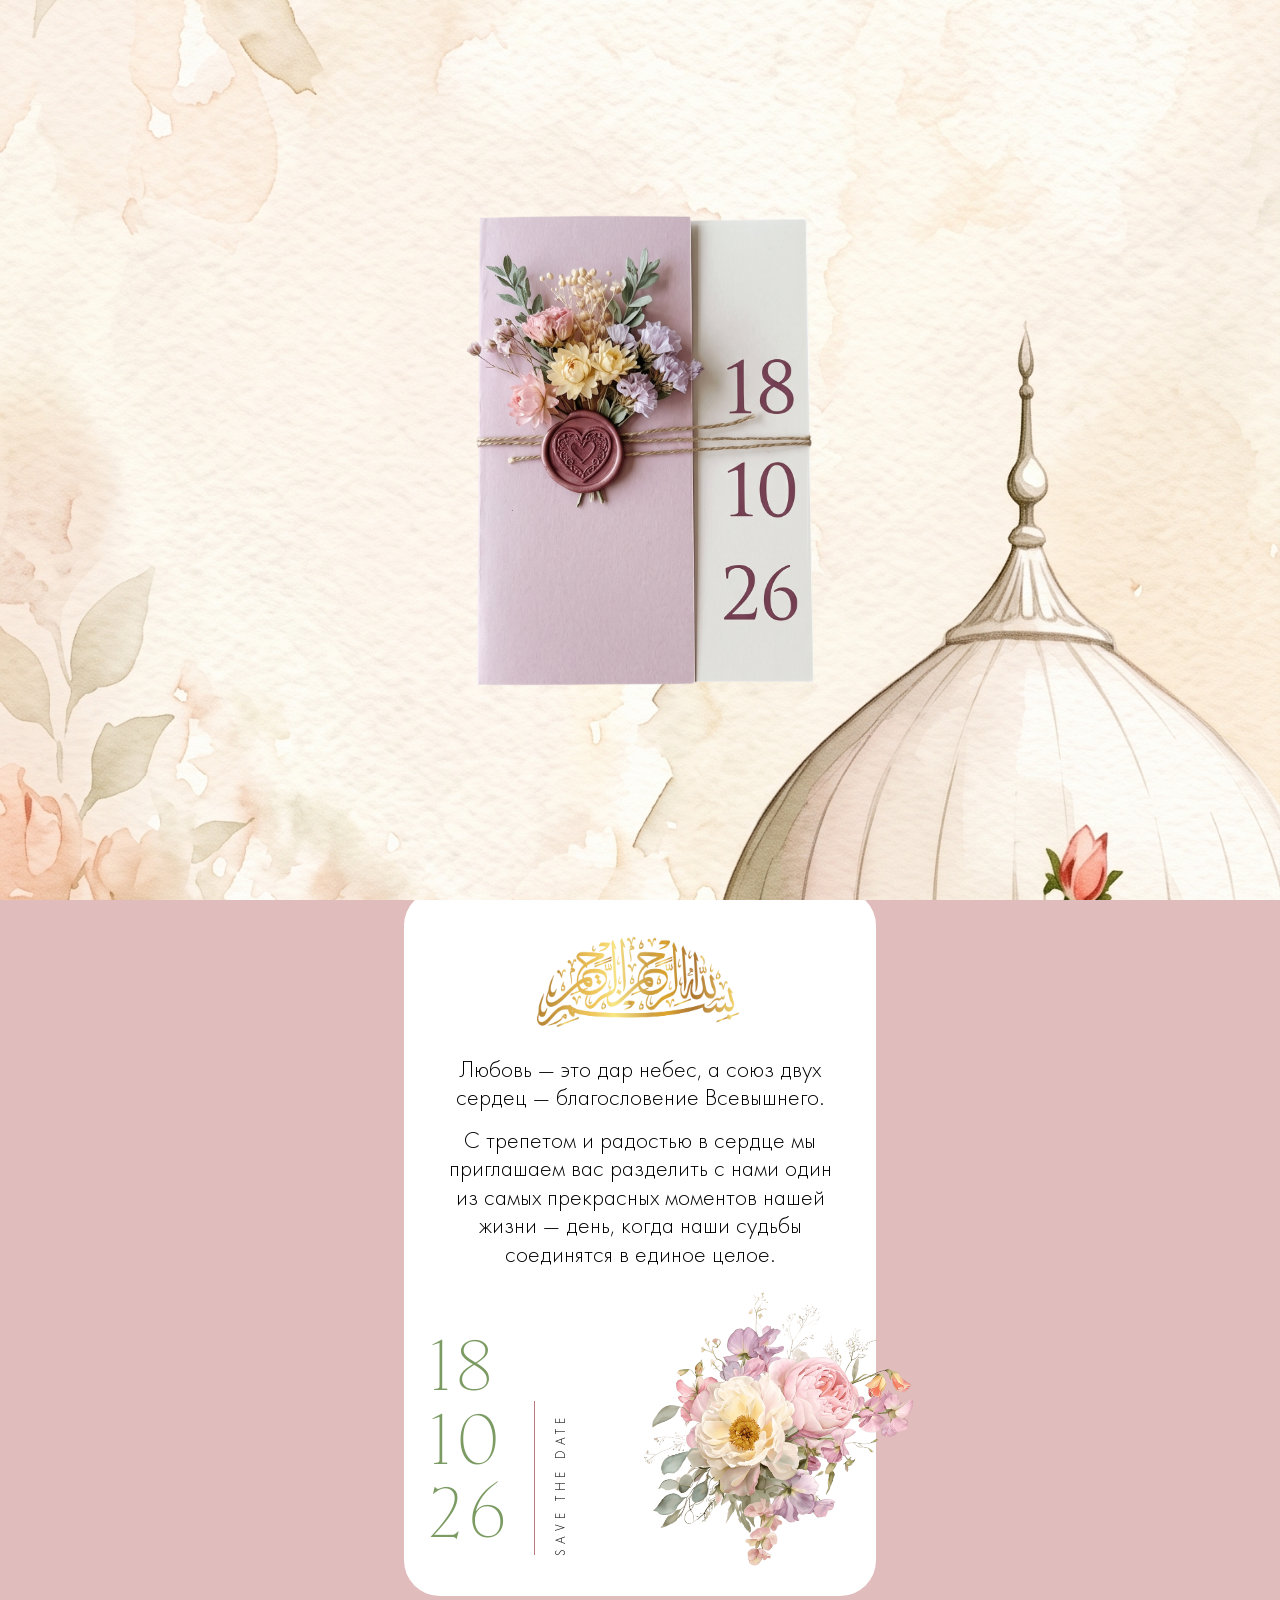
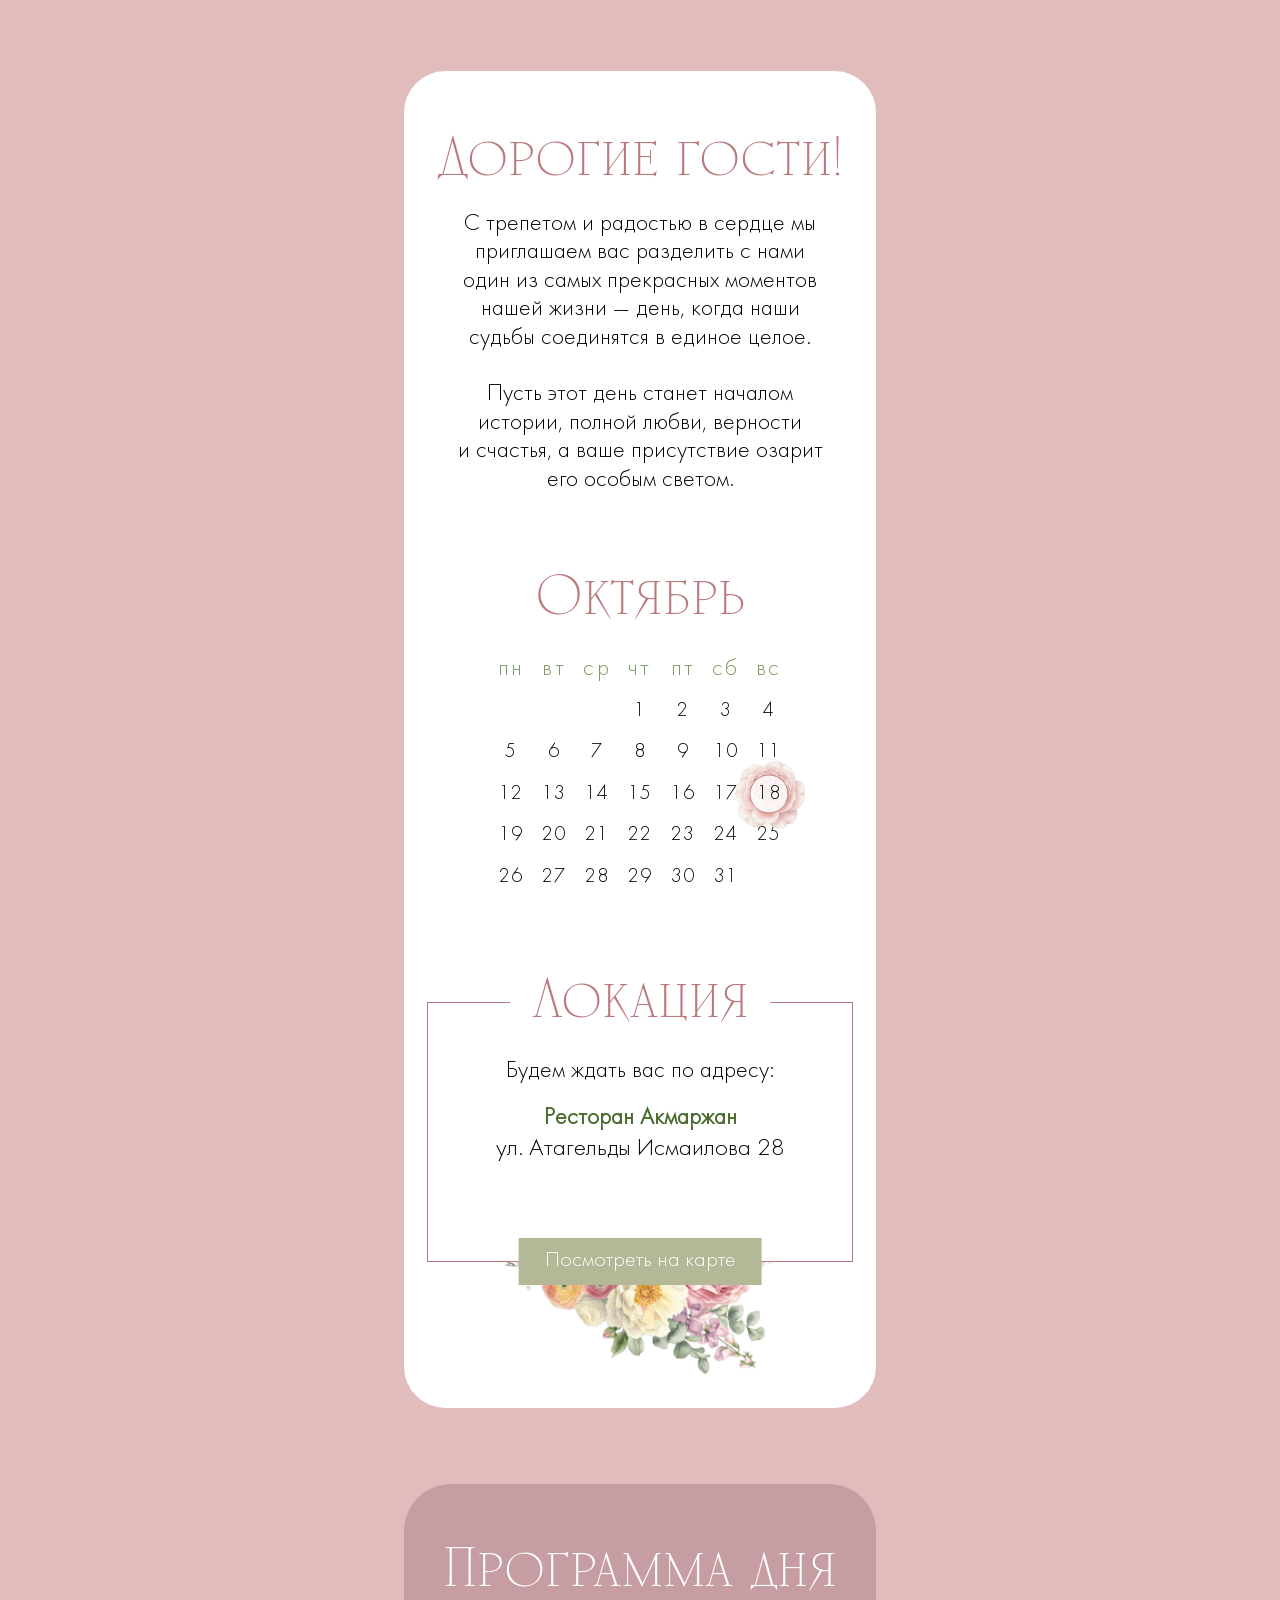
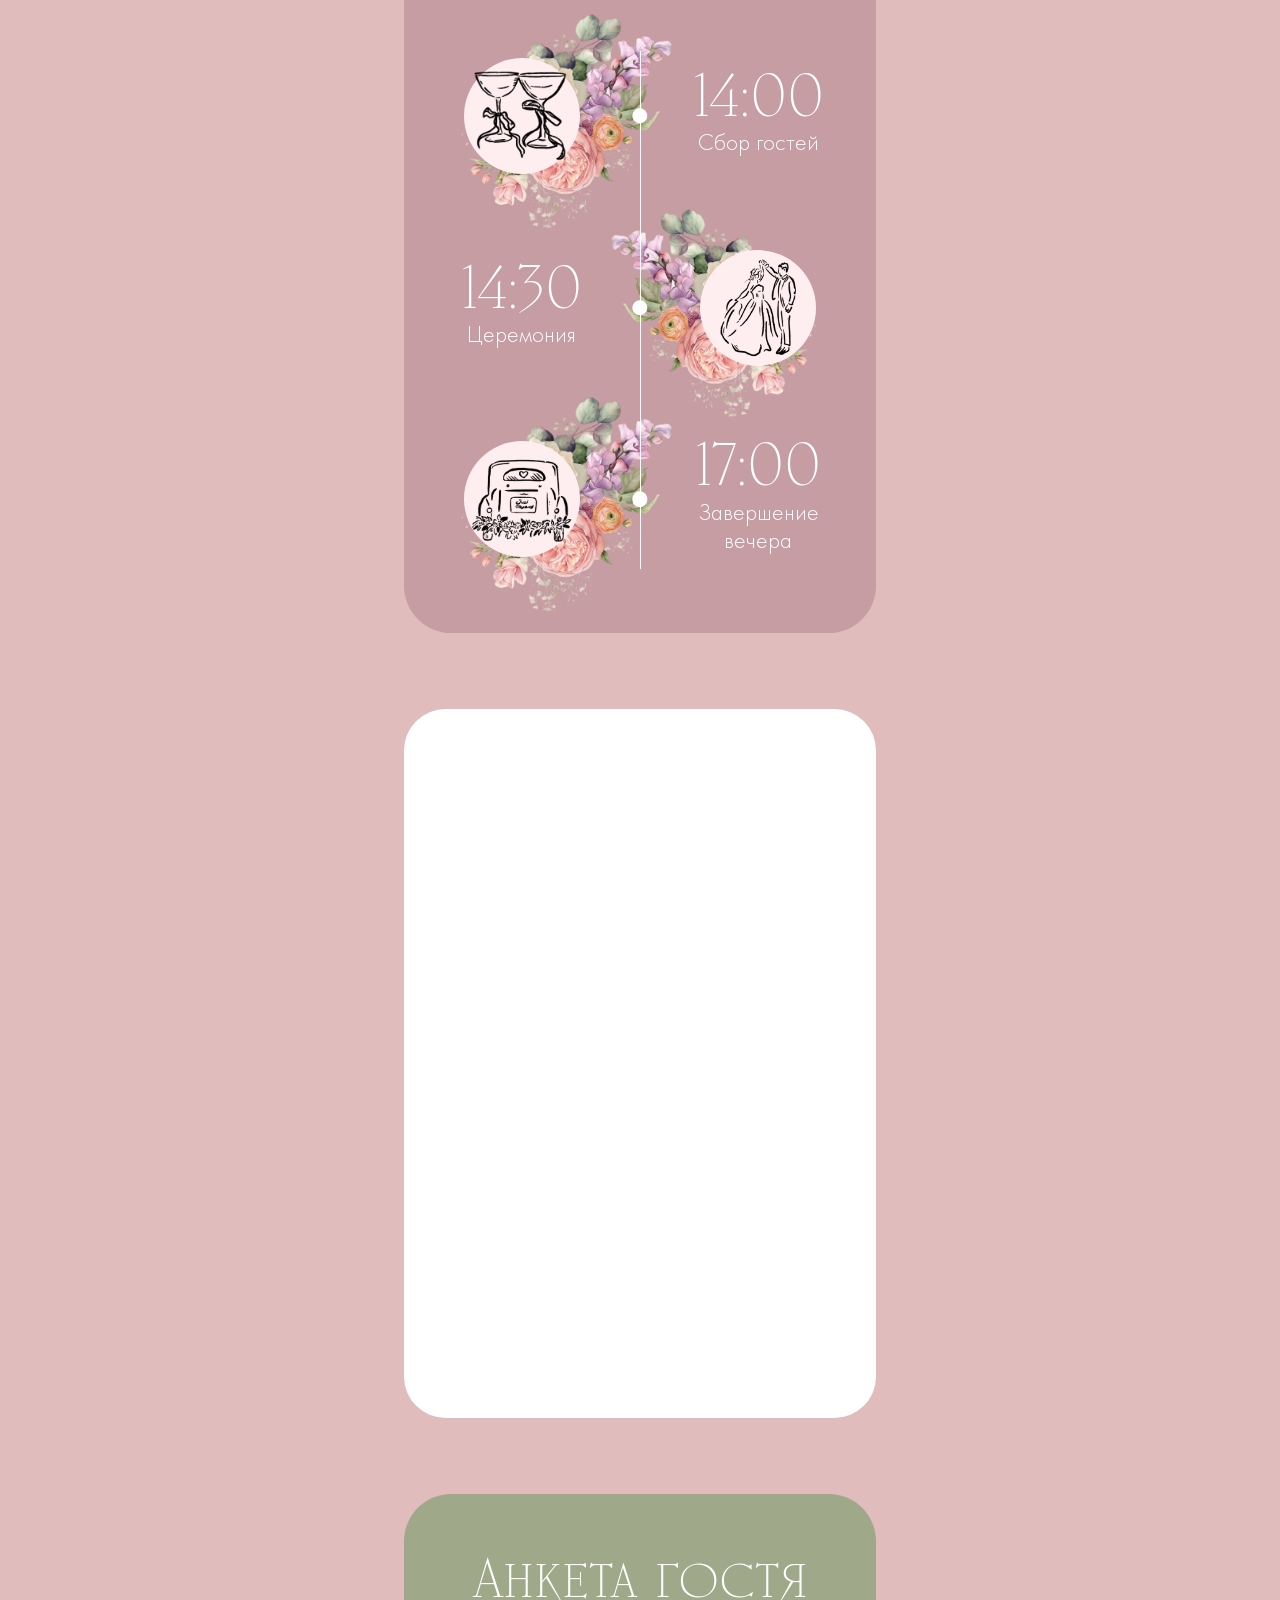
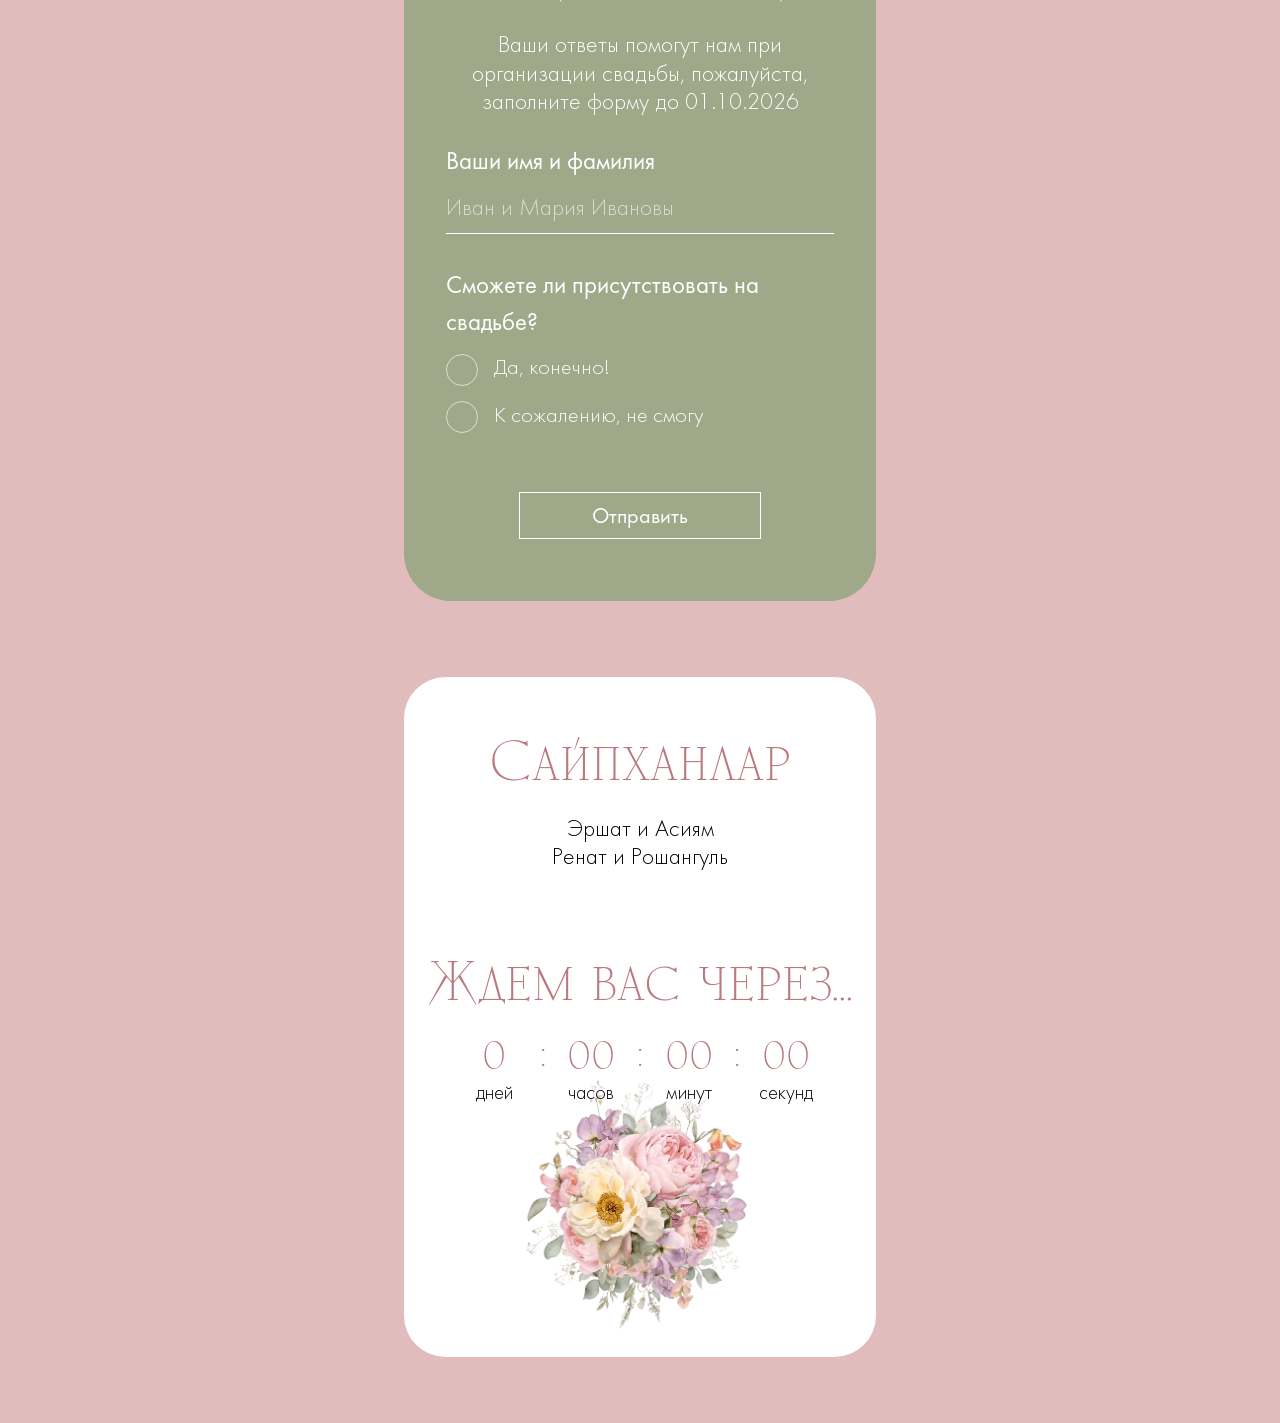
==== index.html @ d974447e "Initial commit: wedding invitation site" ====
<!DOCTYPE html>
<html lang="ru">
<head>
  <meta charset="utf-8">
  <meta name="viewport" content="width=device-width, initial-scale=1">
  <meta name="color-scheme" content="only light">
  <meta name="robots" content="noindex">
  <meta name="format-detection" content="telephone=no">

  <title data-i18n="meta.title">Имран и Реана — приглашение на свадьбу</title>
  <meta name="description" data-i18n-content="meta.description" content="Приглашение на свадьбу Имрана и Реаны. 18 октября 2026, ресторан Акмаржан.">
  <meta property="og:type" content="website">
  <meta property="og:title" data-i18n-content="meta.title" content="Имран и Реана — приглашение на свадьбу">
  <meta property="og:description" content="18 октября 2026, ресторан Акмаржан">
  <meta property="og:url" content="https://sultan99.github.io/wedding-invite/">
  <meta property="og:image" content="https://sultan99.github.io/wedding-invite/images/og-image.jpg">
  <meta property="og:image:width" content="1200">
  <meta property="og:image:height" content="630">
  <meta property="og:image" content="https://sultan99.github.io/wedding-invite/images/og-image-portrait.jpg">
  <meta property="og:image:width" content="736">
  <meta property="og:image:height" content="1044">
  <meta name="twitter:card" content="summary_large_image">
  <meta name="twitter:image" content="https://sultan99.github.io/wedding-invite/images/og-image.jpg">

  <link rel="icon" href="images/favicon.png" type="image/png">
  <link rel="preload" href="fonts/futura-light.woff" as="font" type="font/woff" crossorigin>
  <link rel="preload" href="fonts/futura-book.woff" as="font" type="font/woff" crossorigin>
  <link rel="preload" href="fonts/new-rome-light.woff" as="font" type="font/woff" crossorigin>
  <link rel="preload" href="fonts/champion-script.woff" as="font" type="font/woff" crossorigin>
  <link rel="stylesheet" href="css/invitation.css">
</head>
<body class="is-locked">

<!-- Конверт: закрывает страницу, пока грузятся ассеты; по клику раскрывается и включает музыку -->
<div class="envelope" id="envelope">
  <div class="envelope__backdrop envelope__backdrop--left"></div>
  <div class="envelope__backdrop envelope__backdrop--right"></div>
  <button class="envelope__button" type="button" data-i18n-aria="envelope.open" aria-label="Открыть приглашение" disabled>
    <img class="envelope__half envelope__half--left" src="images/envelope-left.png" alt="">
    <img class="envelope__half envelope__half--right" src="images/envelope-right.png" alt="">
  </button>
</div>

<main class="invitation">

  <!-- Обложка: видео, музыка, имена -->
  <section class="card hero">
    <video class="hero__video" src="media/wedding-car.mp4" poster="media/wedding-car-poster.jpg" autoplay muted loop playsinline preload="auto"></video>
    <audio id="music" src="media/background-music.mp3" loop preload="auto"></audio>
    <svg class="hero__ampersand" viewBox="1320 40 140 212" aria-hidden="true">
      <path d="M1438.7 129.6C1428.7 129.6 1418.7 129.6 1408.7 129.6C1408.7 128.2 1408.7 126.8 1408.7 125.4C1424.9 125.4 1441.1 125.4 1457.3 125.4C1457.3 126.8 1457.3 128.2 1457.3 129.6C1452.6 129.6 1448 129.6 1443.3 129.6C1443.3 137.3 1443.3 145.1 1443.3 152.8C1443.3 177.7 1437.1 196.5 1424.7 209.5C1433.3 222 1441.9 234.5 1450.5 247C1449.7 247.5 1448.8 248 1448 248.5C1439.2 236.6 1430.4 224.7 1421.6 212.8C1415.6 218.3 1408.7 222.4 1400.9 225C1393.1 227.6 1385.4 228.9 1377.6 228.9C1367.5 228.9 1358.2 226.9 1350 222.9C1341.9 218.8 1335.5 213.2 1330.8 206.1C1326.2 198.9 1323.8 190.6 1323.8 181.3C1323.8 171.6 1326.7 162.4 1332.4 153.6C1338.1 144.6 1347.2 136.6 1359.8 129.6C1358.8 128.4 1357.9 127.1 1356.9 125.9C1349.4 115.9 1344.1 107.6 1341.2 100.9C1338.2 94.1 1336.8 87.7 1336.8 81.5C1336.8 72.8 1339 65.6 1343.5 59.7C1348.1 53.9 1353.9 49.6 1360.8 46.8C1367.7 44 1374.7 42.7 1381.8 42.7C1385 42.7 1388 42.9 1390.6 43.4C1393.1 44 1396.3 44.8 1400.1 46C1405 47.4 1408.3 48.1 1410.2 48.1C1413.8 48.1 1417.4 46.3 1421.1 42.7C1421.6 42.7 1422.1 42.7 1422.6 42.7C1422.6 50.4 1422.6 58.2 1422.6 65.9C1422.1 65.9 1421.6 65.9 1421.1 65.9C1413.8 60.1 1406.4 55.6 1398.8 52.5C1391.2 49.4 1383.8 47.8 1376.6 47.8C1367.5 47.8 1359.8 50.3 1353.6 55.3C1347.5 60.2 1344.5 67.6 1344.5 77.6C1344.5 83.4 1346 89.6 1348.9 96.2C1351.8 102.7 1356.6 110.8 1363.1 120.2C1383.1 149 1403 177.8 1422.9 206.6C1433.4 194.4 1438.7 177.1 1438.7 154.9C1438.7 146.5 1438.7 138 1438.7 129.6ZM1333.1 179.2C1333.1 189.2 1335.6 197.6 1340.6 204.3C1345.6 210.8 1351.9 215.8 1359.5 219C1367.3 222.1 1375.2 223.7 1383.3 223.7C1397.8 223.7 1409.9 219.1 1419.5 210C1400.4 184.3 1381.2 158.6 1362.1 132.9C1342.8 145.2 1333.1 160.6 1333.1 179.2Z"/>
    </svg>
    <h1 class="hero__names">
      <span class="hero__name hero__name--groom" data-text="Имран">Имран</span>
      <span class="hero__name hero__name--bride" data-text="Реана">Реана</span>
    </h1>
    <p class="hero__subtitle" data-i18n="hero.subtitle">Приглашение на свадьбу</p>
  </section>

  <!-- Вступление и дата -->
  <section class="card intro">
    <img class="intro__bismillah" src="images/in-the-name-of-god.png" data-i18n-alt="intro.bismillah" alt="Во имя Аллаха, Милостивого, Милосердного">
    <p class="intro__text" data-i18n="intro.love">Любовь&nbsp;— это дар небес, а&nbsp;союз двух сердец&nbsp;— благословение Всевышнего.</p>
    <p class="intro__text" data-i18n="intro.invite">С&nbsp;трепетом и&nbsp;радостью в&nbsp;сердце мы приглашаем вас разделить с&nbsp;нами один из&nbsp;самых прекрасных моментов нашей жизни&nbsp;— день, когда наши судьбы соединятся в&nbsp;единое целое.</p>

    <div class="save-the-date">
      <time class="save-the-date__digits" datetime="2026-10-18">
        <span>18</span>
        <span>10</span>
        <span>26</span>
      </time>
      <span class="save-the-date__line"></span>
      <span class="save-the-date__label" data-i18n="intro.saveTheDate">Save the date</span>
      <img class="save-the-date__bouquet" src="images/bouquet-date.png" alt="">
    </div>
  </section>

  <!-- Обращение к гостям, календарь, локация -->
  <section class="card guests">
    <h2 class="title guests__title" data-i18n="guests.title">Дорогие гости!</h2>
    <p class="guests__text" data-i18n="intro.invite">С&nbsp;трепетом и&nbsp;радостью в&nbsp;сердце мы приглашаем вас разделить с&nbsp;нами один из&nbsp;самых прекрасных моментов нашей жизни&nbsp;— день, когда наши судьбы соединятся в&nbsp;единое целое.</p>
    <p class="guests__text" data-i18n="guests.wish">Пусть этот день станет началом истории, полной любви, верности и&nbsp;счастья, а&nbsp;ваше присутствие озарит его особым светом.</p>

    <h2 class="title calendar__title" data-i18n="calendar.month">Октябрь</h2>
    <table class="calendar">
      <thead>
        <tr>
          <th data-i18n="calendar.mon">пн</th><th data-i18n="calendar.tue">вт</th><th data-i18n="calendar.wed">ср</th><th data-i18n="calendar.thu">чт</th><th data-i18n="calendar.fri">пт</th><th data-i18n="calendar.sat">сб</th><th data-i18n="calendar.sun">вс</th>
        </tr>
      </thead>
      <tbody>
        <tr><td></td><td></td><td></td><td>1</td><td>2</td><td>3</td><td>4</td></tr>
        <tr><td>5</td><td>6</td><td>7</td><td>8</td><td>9</td><td>10</td><td>11</td></tr>
        <tr>
          <td>12</td><td>13</td><td>14</td><td>15</td><td>16</td><td>17</td>
          <td class="calendar__wedding">
            <img class="calendar__rose" src="images/calendar-rose.png" alt="">
            <span class="calendar__marker"></span>
            <time datetime="2026-10-18">18</time>
          </td>
        </tr>
        <tr><td>19</td><td>20</td><td>21</td><td>22</td><td>23</td><td>24</td><td>25</td></tr>
        <tr><td>26</td><td>27</td><td>28</td><td>29</td><td>30</td><td>31</td><td></td></tr>
      </tbody>
    </table>

    <div class="location">
      <h2 class="title location__title" data-i18n="location.title">Локация</h2>
      <p class="location__lead" data-i18n="location.lead">Будем ждать вас по адресу:</p>
      <p class="location__venue" data-i18n="location.venue">Ресторан Акмаржан</p>
      <p class="location__address" data-i18n="location.address">ул. Атагельды Исмаилова 28</p>
      <a class="button location__button" href="https://go.2gis.com/QRQPa" target="_blank" rel="noopener" data-i18n="location.map">Посмотреть на карте</a>
    </div>
    <img class="guests__flowers" src="images/flowers-location.png" alt="">
  </section>

  <!-- Программа дня -->
  <section class="card program">
    <h2 class="title title--light" data-i18n="program.title">Программа дня</h2>
    <ol class="timeline">
      <li class="timeline__item">
        <div class="timeline__icon">
          <img class="timeline__wreath" src="images/wreath-left.png" alt="">
          <img class="timeline__symbol" src="images/program-glasses.png" alt="">
        </div>
        <p class="timeline__event">
          <time>14:00</time>
          <span data-i18n="program.gathering">Сбор гостей</span>
        </p>
      </li>
      <li class="timeline__item">
        <div class="timeline__icon">
          <img class="timeline__wreath timeline__wreath--mirrored" src="images/wreath-right.png" alt="">
          <img class="timeline__symbol" src="images/program-couple.png" alt="">
        </div>
        <p class="timeline__event">
          <time>14:30</time>
          <span data-i18n="program.ceremony">Церемония</span>
        </p>
      </li>
      <li class="timeline__item">
        <div class="timeline__icon">
          <img class="timeline__wreath" src="images/wreath-left.png" alt="">
          <img class="timeline__symbol" src="images/program-car.png" alt="">
        </div>
        <p class="timeline__event">
          <time>17:00</time>
          <span data-i18n="program.end">Завершение вечера</span>
        </p>
      </li>
    </ol>
  </section>

  <!-- Видео с кольцами -->
  <section class="card rings">
    <video class="rings__video" src="media/rings.mp4" muted loop playsinline preload="metadata" data-play-in-view></video>
  </section>

  <!-- Анкета гостя -->
  <section class="card rsvp">
    <h2 class="title title--light" data-i18n="rsvp.title">Анкета гостя</h2>
    <p class="rsvp__text" data-i18n="rsvp.text">Ваши ответы помогут нам при организации свадьбы, пожалуйста, заполните форму до&nbsp;01.10.2026</p>

    <!--
      Ответы уходят в Google Forms «Свадьба Имрана и Реаны — анкета гостя».
      Имена полей entry.XXXX — идентификаторы вопросов формы; варианты ответа
      должны совпадать с вариантами в Google-форме слово в слово.
    -->
    <form class="rsvp__form" method="post" action="https://docs.google.com/forms/d/e/1FAIpQLSeu2_0ng3BpGLKuyEocfwZ6OBNeCC8xpW0EcB-nBi21Jo9a8g/formResponse">
      <label class="field">
        <span class="field__label" data-i18n="rsvp.name">Ваши имя и фамилия</span>
        <input class="field__input" type="text" name="entry.974818995" data-i18n-placeholder="rsvp.namePlaceholder" placeholder="Иван и Мария Ивановы" autocomplete="name" required>
      </label>

      <fieldset class="field">
        <legend class="field__label" data-i18n="rsvp.attendance">Сможете ли присутствовать на свадьбе?</legend>
        <label class="radio">
          <input class="radio__input" type="radio" name="entry.443748493" value="Да, конечно!" required>
          <span class="radio__mark"></span>
          <span data-i18n="rsvp.yes">Да, конечно!</span>
        </label>
        <label class="radio">
          <input class="radio__input" type="radio" name="entry.443748493" value="К сожалению, не смогу">
          <span class="radio__mark"></span>
          <span data-i18n="rsvp.no">К сожалению, не смогу</span>
        </label>
      </fieldset>

      <button class="button button--outline rsvp__submit" type="submit" data-i18n="rsvp.submit">Отправить</button>
    </form>
    <p class="rsvp__done" data-i18n="rsvp.done" hidden>Спасибо! Ваш ответ записан.</p>
    <p class="rsvp__error" data-i18n="rsvp.error" hidden>Не удалось отправить ответ. Проверьте интернет и попробуйте ещё раз.</p>
  </section>

  <!-- Родители -->
  <section class="card family">
    <h2 class="title" data-i18n="family.title">Сайпханлар</h2>
    <p class="family__names" data-i18n="family.names">Эршат и&nbsp;Асиям<br>Ренат и&nbsp;Рошангуль</p>

    <h2 class="title family__wait" data-i18n="family.wait">Ждем вас через...</h2>
    <div class="countdown" data-target="2026-10-18T14:00:00+05:00">
      <div class="countdown__unit">
        <span class="countdown__value">0</span>
        <span class="countdown__label">дней</span>
      </div>
      <div class="countdown__unit">
        <span class="countdown__value">00</span>
        <span class="countdown__label">часов</span>
      </div>
      <div class="countdown__unit">
        <span class="countdown__value">00</span>
        <span class="countdown__label">минут</span>
      </div>
      <div class="countdown__unit">
        <span class="countdown__value">00</span>
        <span class="countdown__label">секунд</span>
      </div>
    </div>
    <img class="family__bouquet" src="images/bouquet-family.png" alt="">
  </section>

</main>
<script src="js/i18n.js" defer></script>
<script src="js/personalize.js" defer></script>
<script src="js/countdown.js" defer></script>
<script src="js/envelope.js" defer></script>
<script src="js/video-in-view.js" defer></script>
<script src="js/rsvp.js" defer></script>
</body>
</html>
---- css/invitation.css ----
/* ==========================================================================
   Свадебное приглашение — Имран и Реана
   Макет мобильный, все размеры заданы в rem: 1rem = 1/425 ширины экрана
   (с ограничениями для десктопа, см. html), поэтому страница масштабируется
   пропорционально. Пиксели оставлены только для тонких линий.
   ========================================================================== */

/* --- Шрифты ------------------------------------------------------------- */
@font-face {
  font-family: "Futura Light";
  src: url("../fonts/futura-light.woff") format("woff");
  font-weight: 400;
  font-display: swap;
}
@font-face {
  font-family: "Futura Book";
  src: url("../fonts/futura-book.woff") format("woff");
  font-weight: 700;
  font-display: swap;
}
@font-face {
  font-family: "New Rome";
  src: url("../fonts/new-rome-light.woff") format("woff");
  font-weight: 400;
  font-display: swap;
}
@font-face {
  font-family: "Champion Script";
  src: url("../fonts/champion-script.woff") format("woff");
  font-weight: 400;
  font-display: swap;
}

/*
  Шрифты с полной кириллицей (казахский и уйгурский наборы: ә ө ү ң қ ғ һ җ ұ і),
  размещены локально, разбиты на подмножества latin / cyrillic / cyrillic-ext.
  Raleway — переменный шрифт с осью веса 300–600. В русской версии они запасные,
  в уйгурской — основные.
*/
@font-face {
  font-family: "Bad Script";
  src: url("../fonts/bad-script-cyrillic-ext.woff2") format("woff2");
  font-weight: 400;
  font-display: swap;
  unicode-range: U+0460-052F, U+1C80-1C8A, U+20B4, U+2DE0-2DFF, U+A640-A69F, U+FE2E-FE2F;
}
@font-face {
  font-family: "Bad Script";
  src: url("../fonts/bad-script-cyrillic.woff2") format("woff2");
  font-weight: 400;
  font-display: swap;
  unicode-range: U+0301, U+0400-045F, U+0490-0491, U+04B0-04B1, U+2116;
}
@font-face {
  font-family: "Bad Script";
  src: url("../fonts/bad-script-latin.woff2") format("woff2");
  font-weight: 400;
  font-display: swap;
  unicode-range: U+0000-00FF, U+0131, U+0152-0153, U+02BB-02BC, U+02C6, U+02DA, U+02DC, U+0304, U+0308, U+0329, U+2000-206F, U+20AC, U+2122, U+2191, U+2193, U+2212, U+2215, U+FEFF, U+FFFD;
}
@font-face {
  font-family: "Raleway";
  src: url("../fonts/raleway-cyrillic-ext.woff2") format("woff2");
  font-weight: 300 600;
  font-display: swap;
  unicode-range: U+0460-052F, U+1C80-1C8A, U+20B4, U+2DE0-2DFF, U+A640-A69F, U+FE2E-FE2F;
}
@font-face {
  font-family: "Raleway";
  src: url("../fonts/raleway-cyrillic.woff2") format("woff2");
  font-weight: 300 600;
  font-display: swap;
  unicode-range: U+0301, U+0400-045F, U+0490-0491, U+04B0-04B1, U+2116;
}
@font-face {
  font-family: "Raleway";
  src: url("../fonts/raleway-latin.woff2") format("woff2");
  font-weight: 300 600;
  font-display: swap;
  unicode-range: U+0000-00FF, U+0131, U+0152-0153, U+02BB-02BC, U+02C6, U+02DA, U+02DC, U+0304, U+0308, U+0329, U+2000-206F, U+20AC, U+2122, U+2191, U+2193, U+2212, U+2215, U+FEFF, U+FFFD;
}

/* --- Переменные --------------------------------------------------------- */
:root {
  --font-text: "Futura Light", "Raleway", Arial, sans-serif;
  --font-bold: "Futura Book", "Raleway", Arial, sans-serif;
  --font-display: "New Rome", "Times New Roman", serif;
  --font-script: "Champion Script", cursive;

  --color-text: #000;
  --color-white: #fff;
  --color-rose: #ba797d;        /* заголовки, рамка локации */
  --color-green: #7b9b63;       /* цифры даты */
  --color-green-dark: #4a6c30;  /* название ресторана */
  --color-gold: #ffb300;        /* имена на обложке */
  --color-gold-dark: #e4a000;
  --color-page: #e1bcbc;
  --color-button: #b4b897;
  --color-icon-bg: #ffeef0;
  --color-program: rgba(190, 149, 156, .8);
  --color-rsvp: rgba(143, 164, 125, .8);

  /* тонкие линии всегда в пикселях: они не должны расти вместе с масштабом */
  --line: 1px;
  --line-bold: 1.5px;
}

/* --- Уйгурская версия: у Futura и New Rome нет уйгурских букв ---------- */
:root:lang(ug) {
  --font-text: "Raleway", Arial, sans-serif;
  --font-bold: "Raleway", Arial, sans-serif;
  --font-display: "Bad Script", cursive;
}

/* рукописные заголовки: у скрипта низкие строчные, поэтому кегль крупнее */
:lang(ug) .title {
  padding: 0 16rem;
  font-size: 54rem;
}

/* подписи в программе длиннее русских */
:lang(ug) .timeline__event span {
  max-width: 170rem;
  font-size: 17rem;
  line-height: 21rem;
}

/* цифры оставляем в New Rome: они там есть, а в рукописном шрифте читаются хуже */
:lang(ug) .save-the-date__digits,
:lang(ug) .timeline__event time,
:lang(ug) .countdown__value,
:lang(ug) .countdown__unit + .countdown__unit::before {
  font-family: "New Rome", "Times New Roman", serif;
}

/* у Raleway берём вес 600 вместо 700, чтобы браузер не рисовал псевдожирный */
:lang(ug) .field__label,
:lang(ug) .button--outline {
  font-weight: 600;
  font-variation-settings: "wght" 600;
}

/* --- База --------------------------------------------------------------- */
*,
*::before,
*::after {
  box-sizing: border-box;
}

html {
  /*
    Масштаб макета: 425 «дизайнерских» пикселей на ширину экрана.
    Ограничения: карточки не шире 1100px (1100 / 425) и обложка высотой 699rem
    целиком помещается в окно по высоте (100vh / 760, с запасом на отступы).
  */
  font-size: min(calc(100vw / 425), calc(1100px / 425), calc(100vh / 760));
  -webkit-text-size-adjust: 100%;
}

/* элементы, выступающие за карточки, не должны расширять страницу по горизонтали */
html,
body {
  overflow-x: hidden;
  overflow-x: clip;
}

body {
  margin: 0;
  background: var(--color-page);
  color: var(--color-text);
  font-family: var(--font-text);
  font-size: 20rem;
  line-height: 24rem;
  /* запасные переменные шрифты рисуем тонкими, под стать Futura Light и New Rome */
  font-variation-settings: "wght" 300;
  -webkit-font-smoothing: antialiased;
}

/* Фиксированный фон с цветами (псевдоэлемент вместо background-attachment: fixed — работает на iOS) */
body::before {
  content: "";
  position: fixed;
  inset: 0;
  z-index: -1;
  background: url("../images/background-flowers.jpg") center / cover no-repeat;
}

img,
video {
  display: block;
  max-width: 100%;
}

p {
  margin: 0;
}

/* --- Общие элементы ----------------------------------------------------- */
.invitation {
  max-width: 425rem;
  margin: 0 auto;
  padding: 25rem 13rem 56rem;
}

.card {
  position: relative;
  border-radius: 35rem;
  background: var(--color-white);
}

.card + .card {
  margin-top: 64rem;
}

.title {
  margin: 0;
  font-family: var(--font-display);
  font-weight: 400;
  font-size: 46.5rem;
  line-height: 72rem;
  text-align: center;
  color: var(--color-rose);
}

.title--light {
  color: var(--color-white);
}

.button {
  display: inline-flex;
  align-items: center;
  justify-content: center;
  width: 205rem;
  height: 40rem;
  border: 0;
  border-radius: 0;
  background: var(--color-button);
  color: var(--color-white);
  font-family: var(--font-text);
  font-size: 18.6rem;
  line-height: 1;
  text-decoration: none;
  cursor: pointer;
}

.button--outline {
  border: var(--line) solid var(--color-white);
  background: transparent;
  font-family: var(--font-bold);
  font-weight: 700;
  font-variation-settings: "wght" 500;
}

/* --- Конверт (стартовый экран) ------------------------------------------ */
.is-locked {
  overflow: hidden;
}

.envelope {
  position: fixed;
  inset: 0;
  z-index: 10;
  display: flex;
  align-items: center;
  justify-content: center;
  cursor: pointer;
}

/* фон оверлея из двух половинок, каждая показывает свою часть общей картинки */
.envelope__backdrop {
  position: absolute;
  top: 0;
  bottom: 0;
  width: 50%;
  overflow: hidden;
  transition: transform .9s cubic-bezier(.4, 0, .2, 1);
}

.envelope__backdrop::before {
  content: "";
  position: absolute;
  top: 0;
  bottom: 0;
  width: 100vw;
  background: var(--color-page) url("../images/background-flowers.jpg") center / cover no-repeat;
}

/* левая половина на 1px шире, чтобы между половинками не было шва */
.envelope__backdrop--left {
  left: 0;
  width: calc(50% + 1px);
}

.envelope__backdrop--left::before {
  left: 0;
}

.envelope__backdrop--right {
  right: 0;
}

.envelope__backdrop--right::before {
  right: 0;
}

.envelope__button {
  position: relative;
  width: 300rem;
  aspect-ratio: 1066 / 1420;
  padding: 0;
  border: 0;
  background: none;
  cursor: pointer;
  opacity: .6;
  transition: opacity .3s ease;
}

/* кнопка становится активной, когда страница под конвертом загружена */
.envelope__button:enabled {
  opacity: 1;
}

.envelope__half {
  position: absolute;
  inset: 0;
  width: 100%;
  height: 100%;
  transition: transform .9s cubic-bezier(.4, 0, .2, 1);
}

/* раскрытие: половинки разъезжаются, оверлей исчезает */
.envelope.is-open .envelope__half--left {
  transform: translateX(-120vw) rotate(-6deg);
}

.envelope.is-open .envelope__half--right {
  transform: translateX(120vw) rotate(6deg);
}

.envelope.is-open .envelope__backdrop--left {
  transform: translateX(-100%);
}

.envelope.is-open .envelope__backdrop--right {
  transform: translateX(100%);
}

.envelope.is-open {
  pointer-events: none;
}

/* --- Обложка ------------------------------------------------------------ */
/* только обложка режет содержимое: видео выпущено за края, чтобы скрыть его рамку */
.hero {
  overflow: hidden;
  border-radius: 30rem;
  aspect-ratio: 398 / 699;
}

.hero__video {
  position: absolute;
  inset: -5%;
  width: 110%;
  max-width: none;
  height: 110%;
  object-fit: cover;
}

.hero__names {
  margin: 0;
  font-weight: 400;
}

.hero__name {
  position: absolute;
  left: 0;
  z-index: 0;
  width: 100%;
  font-family: var(--font-script);
  font-size: 93rem;
  line-height: 1;
  text-align: center;
  color: var(--color-gold);
  -webkit-text-stroke: .9rem var(--color-gold-dark);
}

/* белая обводка: копия текста с толстым белым штрихом под основным слоем */
.hero__name::before {
  content: attr(data-text);
  position: absolute;
  top: 0;
  left: 0;
  z-index: -1;
  width: 100%;
  color: var(--color-white);
  -webkit-text-stroke: 2.6rem var(--color-white);
}

.hero__name--groom {
  top: 19.3%;
  transform: translateX(-20rem);
}

.hero__name--bride {
  top: 34.9%;
  transform: translateX(60rem);
}

/* знак «&» между именами: полупрозрачный, под текстом имён */
.hero__ampersand {
  position: absolute;
  top: 19%;
  left: calc(50% + 54rem);
  z-index: 0;
  width: 100rem;
  fill: var(--color-gold);
  opacity: .45;
  pointer-events: none;
}

.hero__subtitle {
  position: absolute;
  top: 46.8%;
  left: 0;
  width: 100%;
  font-size: 17.3rem;
  line-height: 24rem;
  text-align: center;
  text-transform: uppercase;
  -webkit-text-stroke: .5rem currentColor;
  /* белое свечение в rem, чтобы масштабировалось вместе с текстом */
  text-shadow: 0 0 6rem #fff, 0 0 10rem #fff, 0 0 16rem #fff, 0 0 24rem #fff, 0 0 32rem #fff;
  transform: translateX(34rem);
}

/* --- Вступление и дата -------------------------------------------------- */
.intro {
  border-radius: 30rem;
  padding: 34rem 22rem;
}

.card + .intro {
  margin-top: 26rem;
}

.intro__bismillah {
  width: 50%;
  max-width: 300rem;
  margin: 0 auto 14rem;
}

.intro__text {
  line-height: 1.2;
  text-align: center;
}

.intro__text + .intro__text {
  margin-top: 12rem;
}

.save-the-date {
  position: relative;
  display: flex;
  align-items: flex-end;
  gap: 18rem;
  min-height: 200rem;
  margin-top: 40rem;
}

.save-the-date__digits {
  display: flex;
  flex-direction: column;
  gap: 2rem;
  font-family: var(--font-display);
  font-size: 60rem;
  line-height: 1;
  letter-spacing: 5rem;
  color: var(--color-green);
}

.save-the-date__line {
  width: 1px;
  height: 130rem;
  background: var(--color-rose);
}

.save-the-date__label {
  padding-bottom: 6rem;
  font-size: 11rem;
  line-height: 1;
  letter-spacing: 4rem;
  text-transform: uppercase;
  white-space: nowrap;
  writing-mode: vertical-rl;
  transform: rotate(180deg);
}

.save-the-date__bouquet {
  position: absolute;
  right: -14%;
  bottom: -14%;
  z-index: 1;
  width: 64%;
  transform: rotate(13deg);
  pointer-events: none;
}

/* --- Гости, календарь, локация ------------------------------------------ */
.guests {
  padding: 40rem 11rem 123rem;
}

.guests__text {
  margin: 6rem 30rem 0;
  text-align: center;
}

.guests__text + .guests__text {
  margin-top: 24rem;
}

.calendar__title {
  margin-top: 53rem;
}

.calendar {
  width: 254rem;
  margin: 6rem auto 0;
  border-collapse: collapse;
  table-layout: fixed;
}

.calendar th,
.calendar td {
  padding: 0;
  font-weight: 400;
  text-align: center;
  vertical-align: middle;
}

.calendar th {
  height: 34rem;
  font-size: 20rem;
  letter-spacing: 2rem;
  color: var(--color-green);
}

.calendar td {
  height: 35rem;
  font-size: 17rem;
  letter-spacing: 1rem;
}

/* день свадьбы: роза и белый кружок под числом */
.calendar__wedding {
  position: relative;
}

.calendar__wedding time {
  position: relative;
  z-index: 2;
}

.calendar__rose {
  position: absolute;
  top: 50%;
  left: 50%;
  z-index: 0;
  width: 81rem;
  max-width: none;
  transform: translate(-50%, calc(-50% + 2rem));
}

.calendar__marker {
  position: absolute;
  top: 50%;
  left: 50%;
  z-index: 1;
  width: 33rem;
  height: 33rem;
  border: var(--line-bold) solid var(--color-rose);
  border-radius: 50%;
  background: var(--color-white);
  opacity: .85;
  transform: translate(-50%, -50%);
}

.location {
  position: relative;
  z-index: 1;
  height: 220rem;
  margin: 88rem 9rem 0;
  padding-top: 44rem;
  border: var(--line) solid var(--color-rose);
  text-align: center;
}

/* белая подложка над кнопкой, прячет верхнюю часть цветов */
.location::after {
  content: "";
  position: absolute;
  bottom: 0;
  left: 50%;
  width: 244rem;
  height: 50rem;
  background: var(--color-white);
  transform: translateX(-50%);
}

.location__title {
  position: absolute;
  top: -35rem;
  left: 50%;
  padding: 0 18rem;
  background: var(--color-white);
  transform: translateX(-50%);
}

.location__lead {
  line-height: 28rem;
}

.location__venue {
  font-weight: 700;
  margin-top: 14rem;
  color: var(--color-green-dark);
}

.location__address {
  font-size: 21rem;
  line-height: 28rem;
}

.location__button {
  position: absolute;
  bottom: -20rem;
  left: 50%;
  z-index: 1;
  transform: translateX(-50%);
}

/* цветы под кнопкой; верх прячется за белой подложкой кнопки */
.guests__flowers {
  position: absolute;
  bottom: 16rem;
  left: 0;
  right: 0;
  z-index: 0;
  width: 267rem;
  margin: 0 auto;
}

/* --- Видео с кольцами --------------------------------------------------- */
/* карточка выше кадра: края видео обрезаются, в фокусе центр */
.rings {
  overflow: hidden;
  aspect-ratio: 1 / 1.5;
}

.rings__video {
  position: absolute;
  inset: 0;
  width: 100%;
  height: 100%;
  object-fit: cover;
  object-position: center;
  /* приглушённые цвета: меньше насыщенности, чуть серее и мягче по контрасту */
  filter: saturate(.6) grayscale(.15) contrast(.95) brightness(1.03);
}

/* --- Программа дня ------------------------------------------------------ */
.program {
  border-radius: 40rem;
  padding: 39rem 0 32rem;
  background: var(--color-program);
}

.timeline {
  position: relative;
  margin: 4rem 0 0;
  padding: 0;
  list-style: none;
}

/* вертикальная линия по центру, поверх венков */
.timeline::before {
  content: "";
  position: absolute;
  top: 26rem;
  bottom: 22rem;
  left: 50%;
  z-index: 2;
  width: 1px;
  background: var(--color-white);
}

.timeline__item {
  position: relative;
  display: grid;
  grid-template-columns: 1fr 1fr;
  align-items: center;
  height: 162rem;
}

/* точка на линии */
.timeline__item::before {
  content: "";
  position: absolute;
  top: 50%;
  left: 50%;
  z-index: 3;
  width: 13rem;
  height: 13rem;
  border-radius: 50%;
  background: var(--color-white);
  transform: translate(-50%, -50%);
}

/* чётные строки: иконка справа, время слева */
.timeline__item:nth-child(even) .timeline__icon {
  order: 2;
}

.timeline__icon {
  position: relative;
  isolation: isolate;
  width: 98rem;
  height: 98rem;
  justify-self: center;
}

/* венок за кружком, смещён к центральной линии */
.timeline__wreath {
  position: absolute;
  top: 50%;
  left: 50%;
  z-index: 0;
  width: 201rem;
  height: 201rem;
  max-width: none;
  transform: translate(calc(-50% + 35rem), -50%);
}

.timeline__wreath--mirrored {
  width: 195rem;
  height: 195rem;
  transform: translate(calc(-50% - 35rem), -50%);
}

/* розовый кружок отдельным слоем, чтобы не обрезать углы иконки */
.timeline__icon::before {
  content: "";
  position: absolute;
  inset: 0;
  z-index: 1;
  border-radius: 50%;
  background: var(--color-icon-bg);
}

.timeline__symbol {
  position: absolute;
  top: 7rem;
  left: 7rem;
  z-index: 2;
  width: 84rem;
  height: 84rem;
  object-fit: contain;
}

.timeline__event {
  position: relative;
  z-index: 1;
  text-align: center;
  color: var(--color-white);
}

.timeline__event time {
  display: block;
  font-family: var(--font-display);
  font-size: 50.5rem;
  line-height: 50rem;
}

.timeline__event span {
  display: block;
  max-width: 114rem;
  margin: 0 auto;
}

/* --- Анкета гостя ------------------------------------------------------- */
.rsvp {
  border-radius: 40rem;
  padding: 40rem 36rem 52rem;
  background: var(--color-rsvp);
  color: var(--color-white);
}

.rsvp__text {
  margin: 6rem 12rem 0;
  text-align: center;
}

.rsvp__form {
  margin-top: 20rem;
}

.field {
  display: block;
  min-width: 0;
  margin: 0;
  padding: 0;
  border: 0;
}

.field + .field {
  margin-top: 27rem;
}

.field__label {
  display: block;
  margin: 0;
  padding: 0;
  font-family: var(--font-bold);
  font-weight: 700;
  font-variation-settings: "wght" 500;
  font-size: 21rem;
  line-height: 1.5;
}

.field__input {
  display: block;
  width: 100%;
  height: 40rem;
  margin-top: 6rem;
  padding: 0;
  border: 0;
  border-bottom: var(--line) solid var(--color-white);
  border-radius: 0;
  background: transparent;
  color: var(--color-white);
  font-family: var(--font-text);
  font-size: 20rem;
  outline: none;
}

.field__input::placeholder {
  color: rgba(255, 255, 255, .6);
}

.radio {
  display: flex;
  align-items: center;
  gap: 13rem;
  margin-top: 13rem;
  font-size: 18.6rem;
  line-height: 1.2;
  cursor: pointer;
}

.radio:first-of-type {
  margin-top: 11rem;
}

.radio__input {
  position: absolute;
  width: 1px;
  height: 1px;
  opacity: 0;
}

.radio__mark {
  flex: none;
  width: 27rem;
  height: 27rem;
  border: var(--line-bold) solid var(--color-white);
  border-radius: 50%;
  opacity: .6;
}

.radio__input:checked + .radio__mark {
  opacity: 1;
  box-shadow: inset 0 0 0 6rem var(--color-white);
}

.radio__input:focus-visible + .radio__mark {
  outline: 2px solid var(--color-white);
  outline-offset: 2px;
}

.rsvp__submit {
  display: flex;
  margin: 50rem auto 0;
}

.rsvp__submit:disabled {
  opacity: .6;
  cursor: default;
}

.rsvp__done,
.rsvp__error {
  margin-top: 40rem;
  text-align: center;
}

.rsvp__error {
  margin-top: 16rem;
  font-size: 16rem;
  line-height: 20rem;
}

/* --- Родители и обратный отсчёт ---------------------------------------- */
.family {
  padding: 40rem 11rem 12rem;
  text-align: center;
}

.family__names {
  margin-top: 6rem;
}

.family__wait {
  margin-top: 60rem;
}

.countdown {
  position: relative;
  z-index: 1;
  display: flex;
  justify-content: center;
  margin-top: 9rem;
}

.countdown__unit {
  position: relative;
  width: 82rem;
}

/* двоеточие ровно посередине между соседними числами */
.countdown__unit + .countdown__unit::before {
  content: ":";
  position: absolute;
  top: -3rem;
  left: 0;
  font-family: var(--font-display);
  font-size: 33rem;
  line-height: 1;
  color: var(--color-rose);
  transform: translateX(-50%);
}

.countdown__value {
  display: block;
  font-family: var(--font-display);
  font-size: 33rem;
  line-height: 1;
  color: var(--color-rose);
}

.countdown__label {
  display: block;
  margin-top: 1rem;
  font-size: 17.3rem;
  line-height: 22.6rem;
}

.family__bouquet {
  width: 229rem;
  height: 229rem;
  margin: -30rem auto 0;
  object-fit: contain;
}
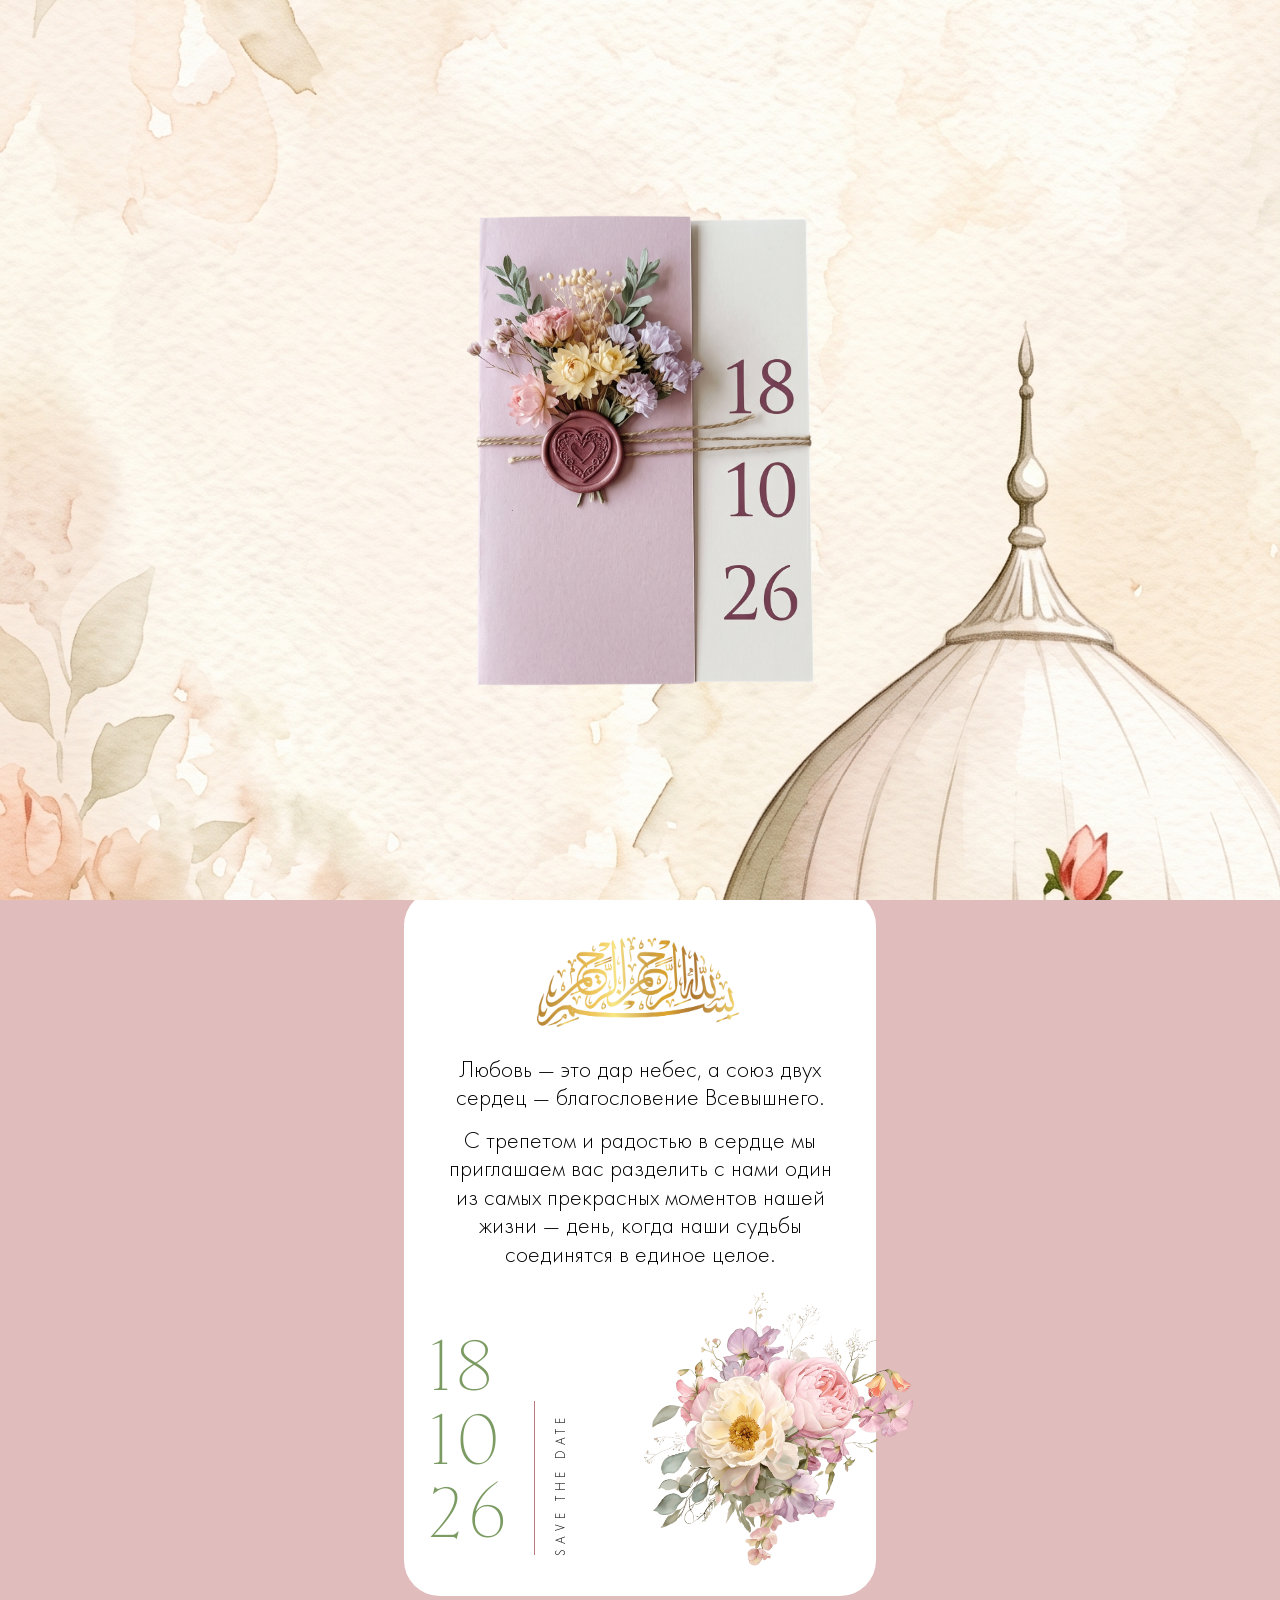
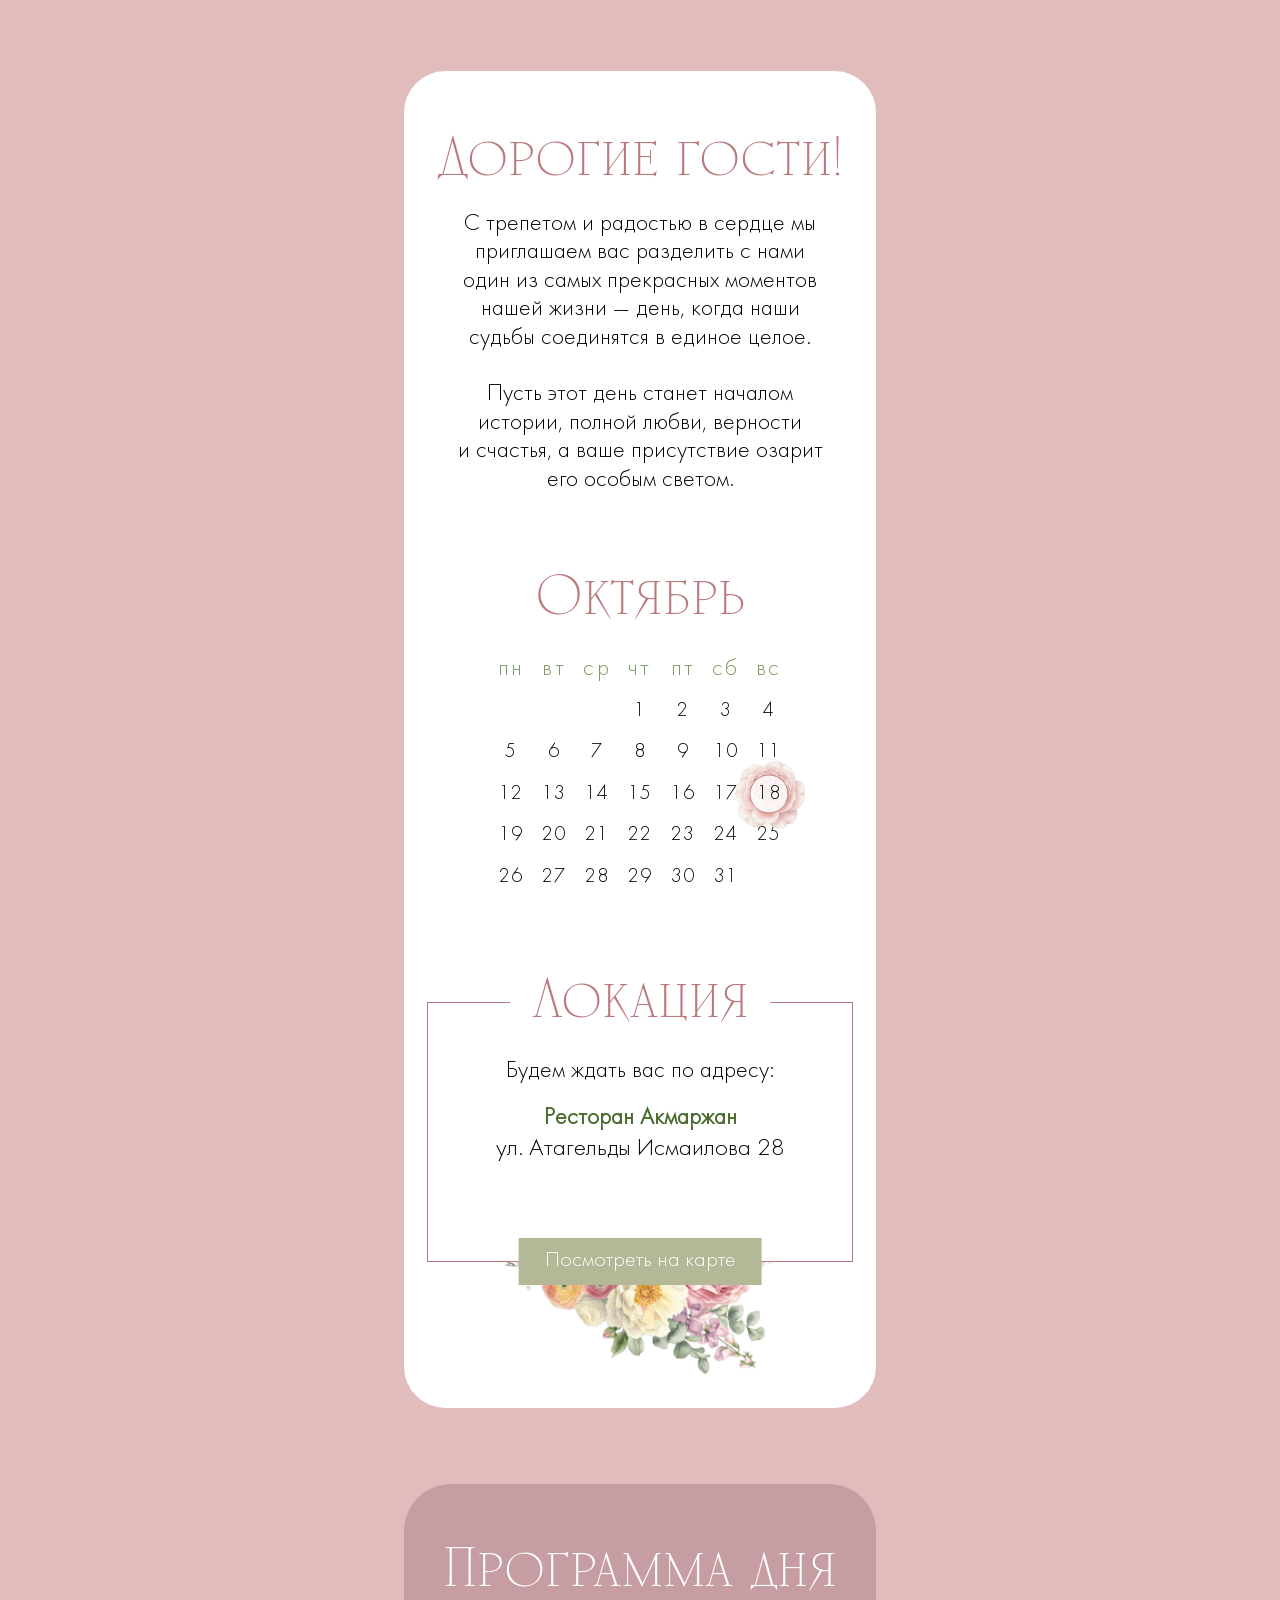
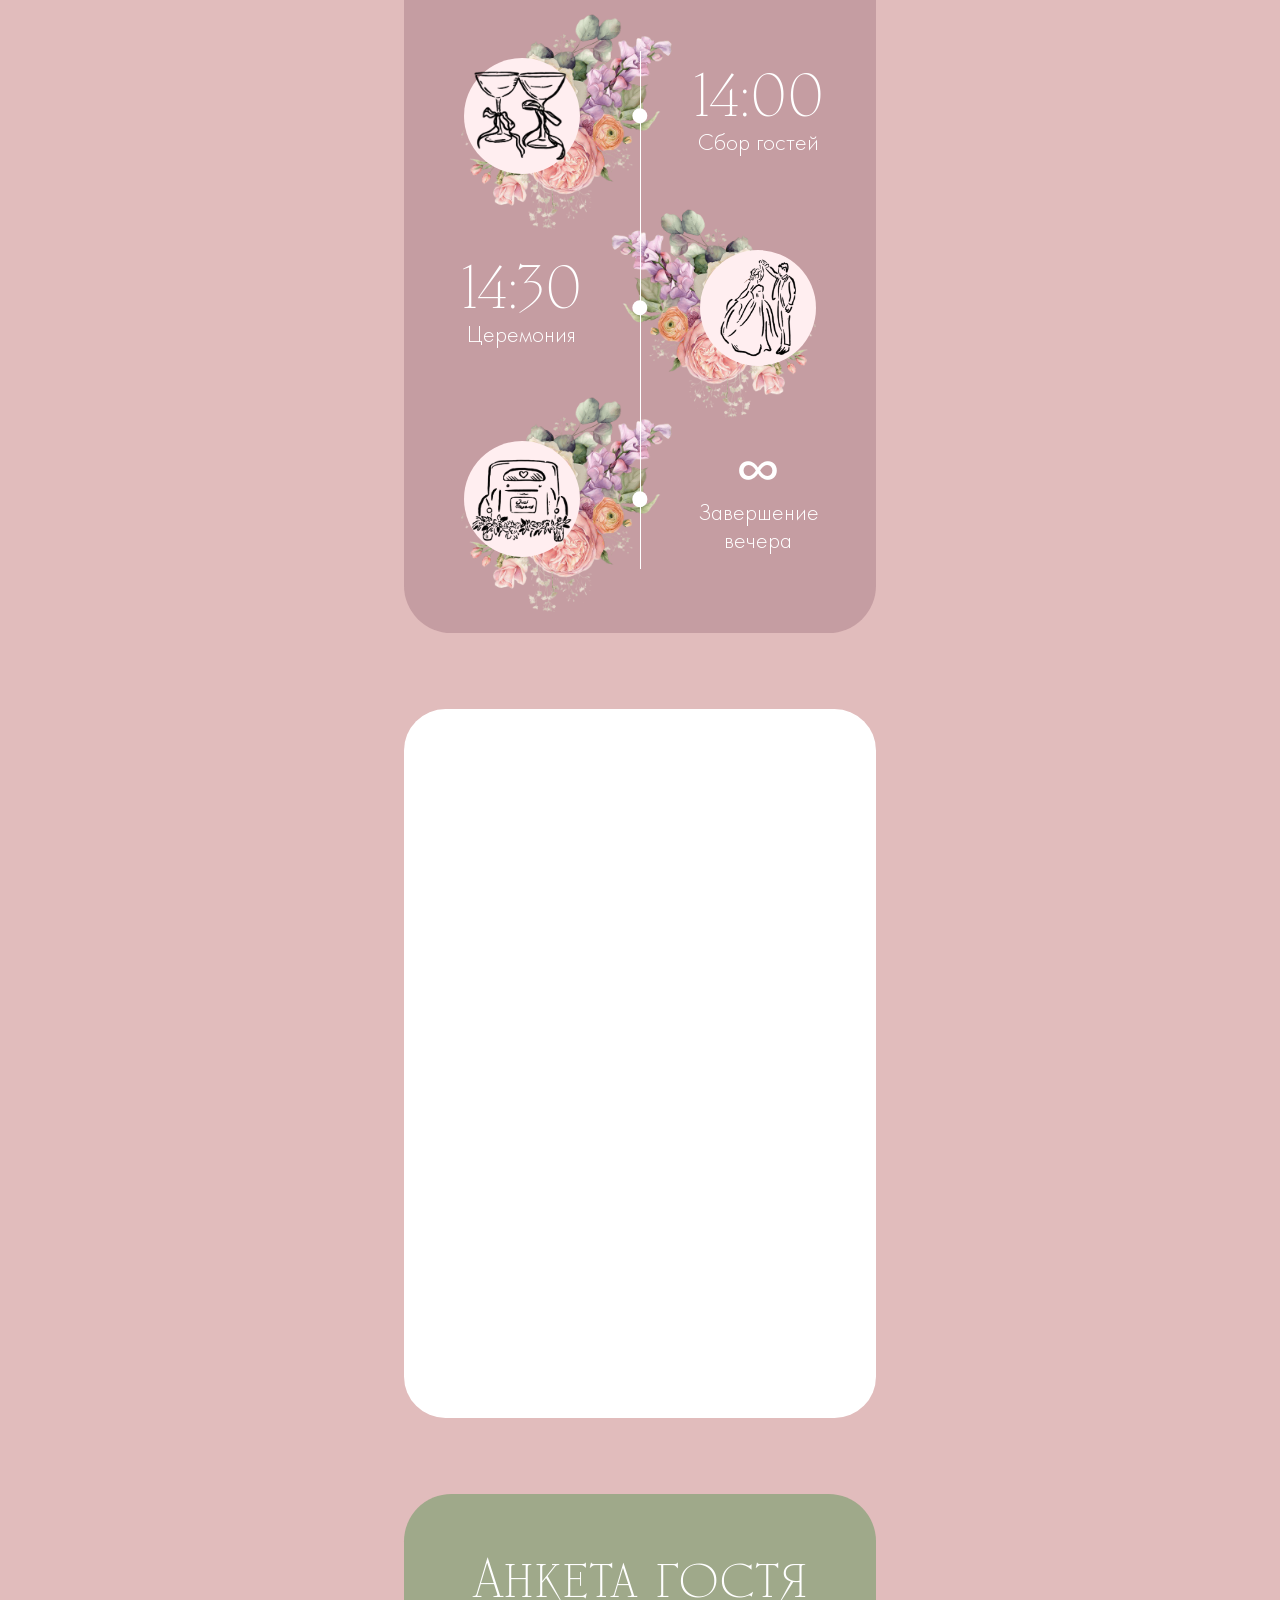
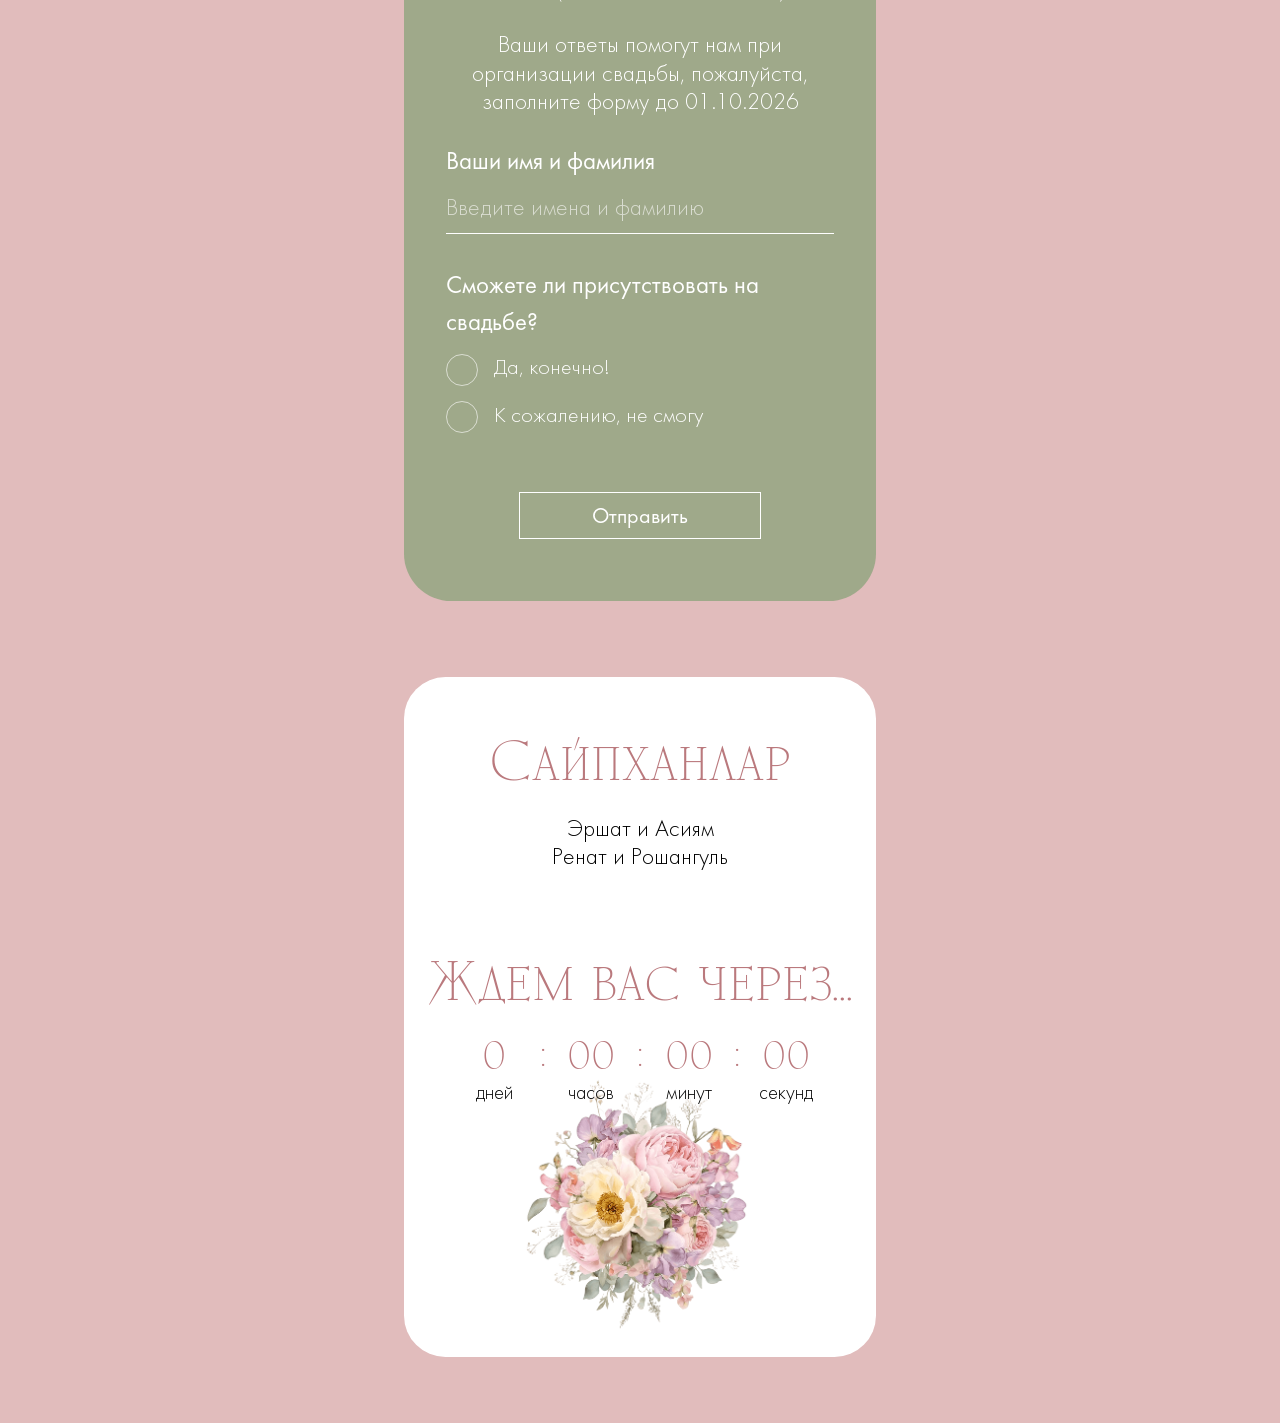
==== commit 5f0dfc77: "Update RSVP placeholder, use ∞ for evening end time, restore Әршат in Uyghur" ====
--- a/index.html
+++ b/index.html
@@ -144,7 +144,7 @@
           <img class="timeline__symbol" src="images/program-car.png" alt="">
         </div>
         <p class="timeline__event">
-          <time>17:00</time>
+          <span class="timeline__time timeline__time--infinity">∞</span>
           <span data-i18n="program.end">Завершение вечера</span>
         </p>
       </li>
@@ -169,7 +169,7 @@
     <form class="rsvp__form" method="post" action="https://docs.google.com/forms/d/e/1FAIpQLSeu2_0ng3BpGLKuyEocfwZ6OBNeCC8xpW0EcB-nBi21Jo9a8g/formResponse">
       <label class="field">
         <span class="field__label" data-i18n="rsvp.name">Ваши имя и фамилия</span>
-        <input class="field__input" type="text" name="entry.974818995" data-i18n-placeholder="rsvp.namePlaceholder" placeholder="Иван и Мария Ивановы" autocomplete="name" required>
+        <input class="field__input" type="text" name="entry.974818995" data-i18n-placeholder="rsvp.namePlaceholder" placeholder="Введите имена и фамилию" autocomplete="name" required>
       </label>
 
       <fieldset class="field">
--- a/css/invitation.css
+++ b/css/invitation.css
@@ -128,6 +128,7 @@
 /* цифры оставляем в New Rome: они там есть, а в рукописном шрифте читаются хуже */
 :lang(ug) .save-the-date__digits,
 :lang(ug) .timeline__event time,
+:lang(ug) .timeline__time,
 :lang(ug) .countdown__value,
 :lang(ug) .countdown__unit + .countdown__unit::before {
   font-family: "New Rome", "Times New Roman", serif;
@@ -774,11 +775,18 @@
   color: var(--color-white);
 }
 
-.timeline__event time {
+.timeline__event time,
+.timeline__time {
   display: block;
   font-family: var(--font-display);
   font-size: 50.5rem;
   line-height: 50rem;
+}
+
+/* у New Rome и Bad Script нет глифа ∞, берём его из Futura Book */
+.timeline__time--infinity,
+:lang(ug) .timeline__time--infinity {
+  font-family: "Futura Book", var(--font-display);
 }
 
 .timeline__event span {
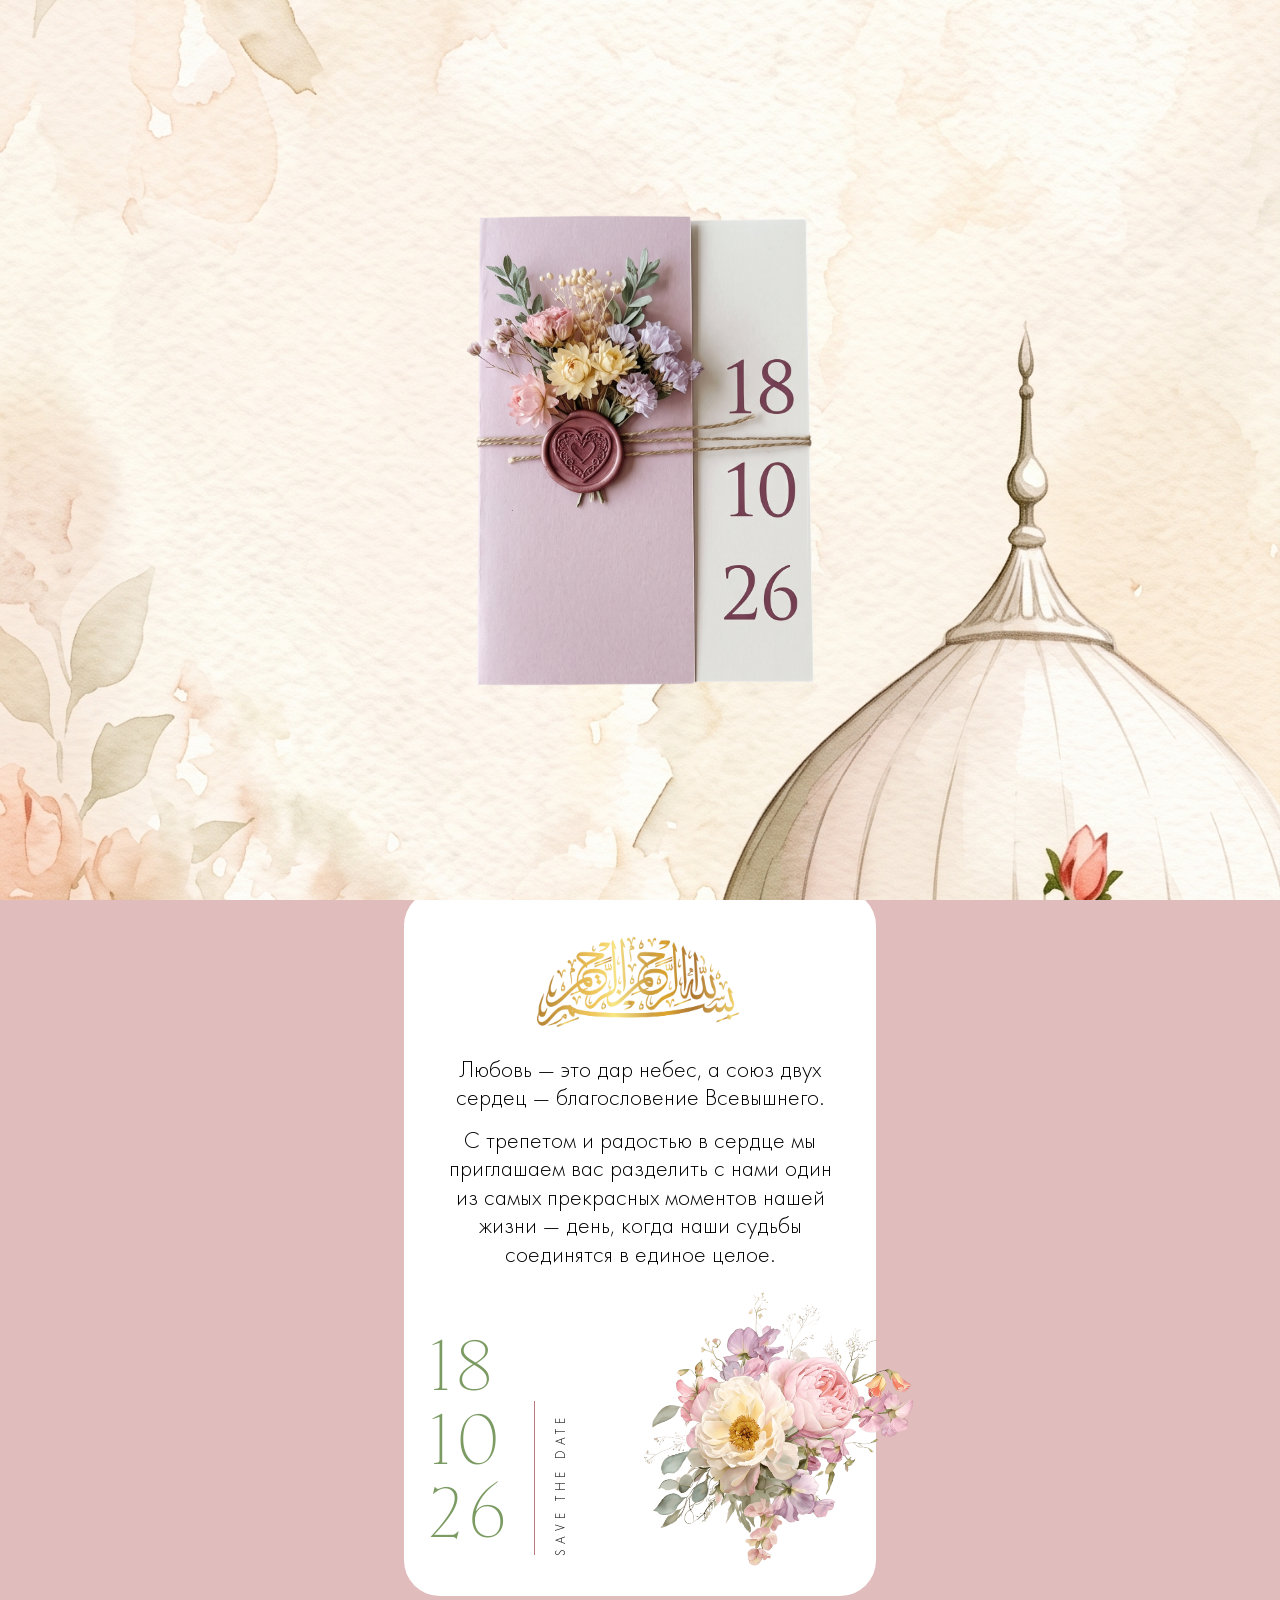
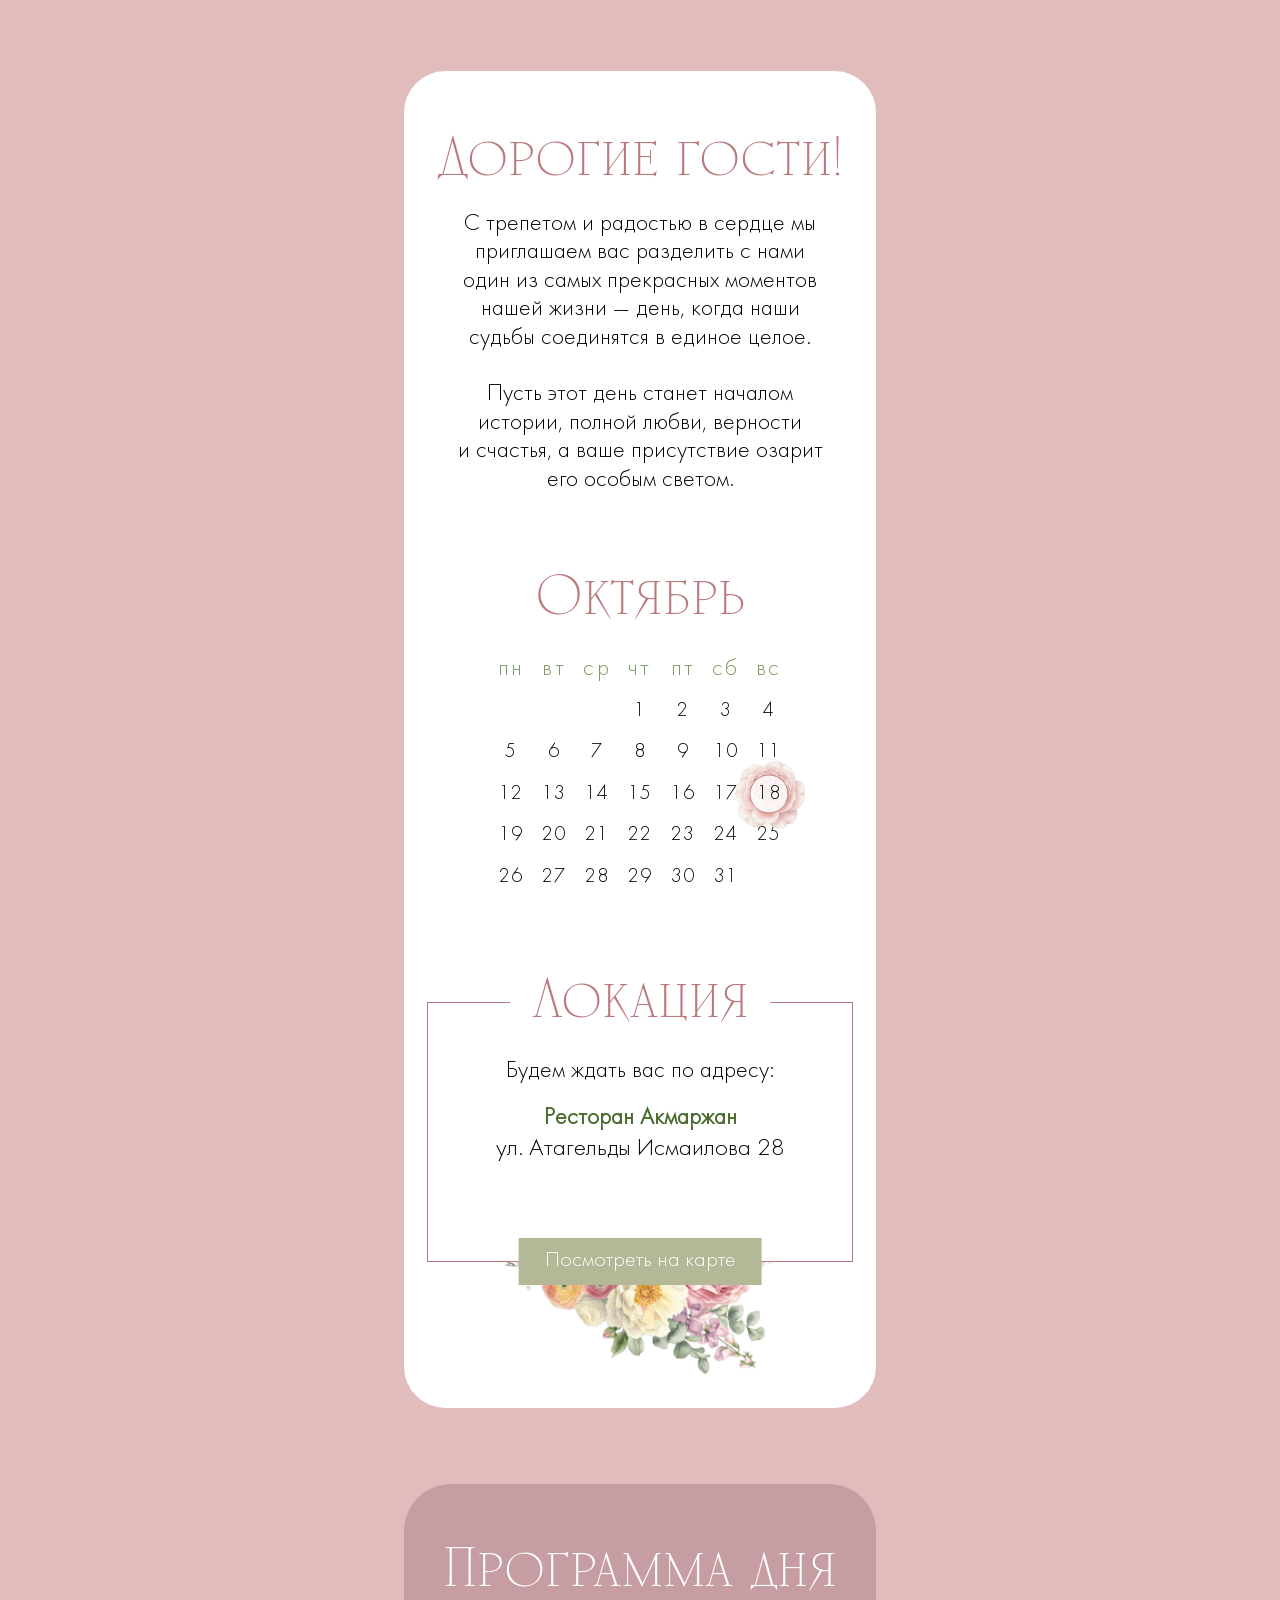
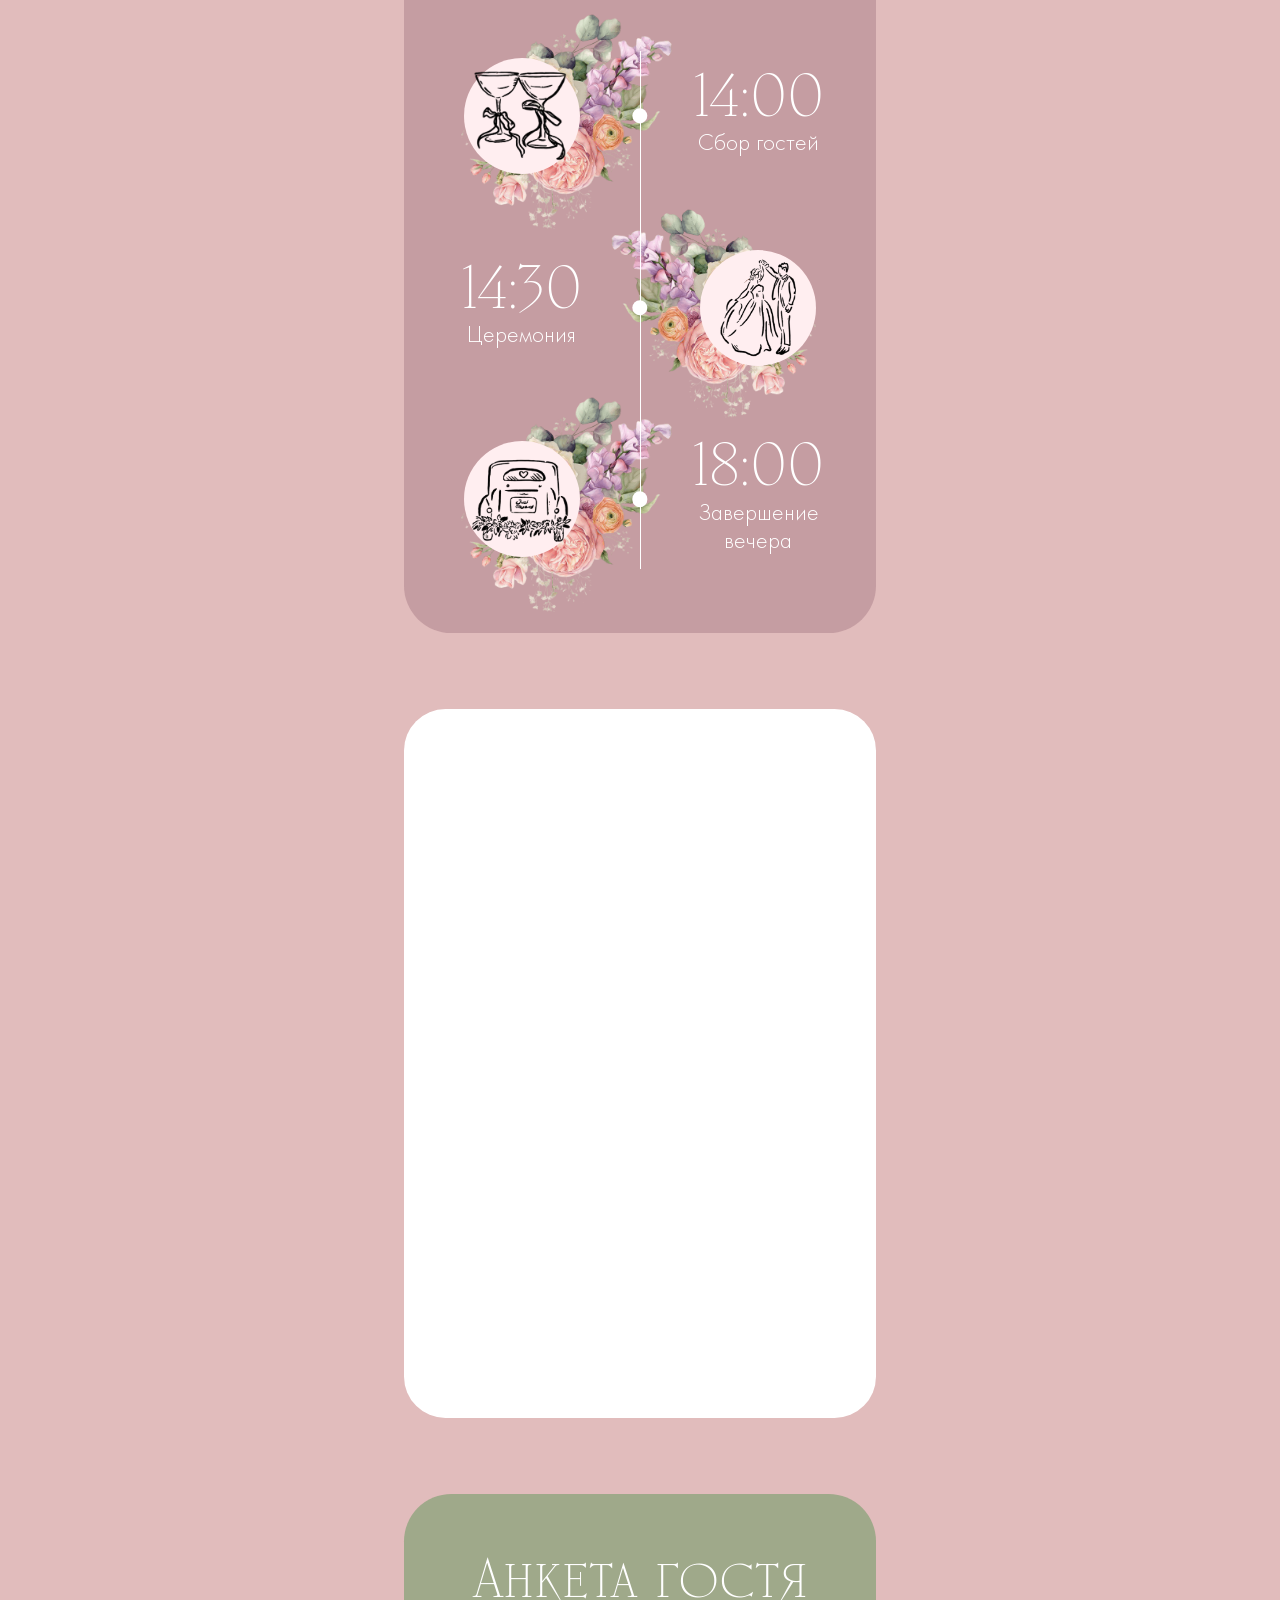
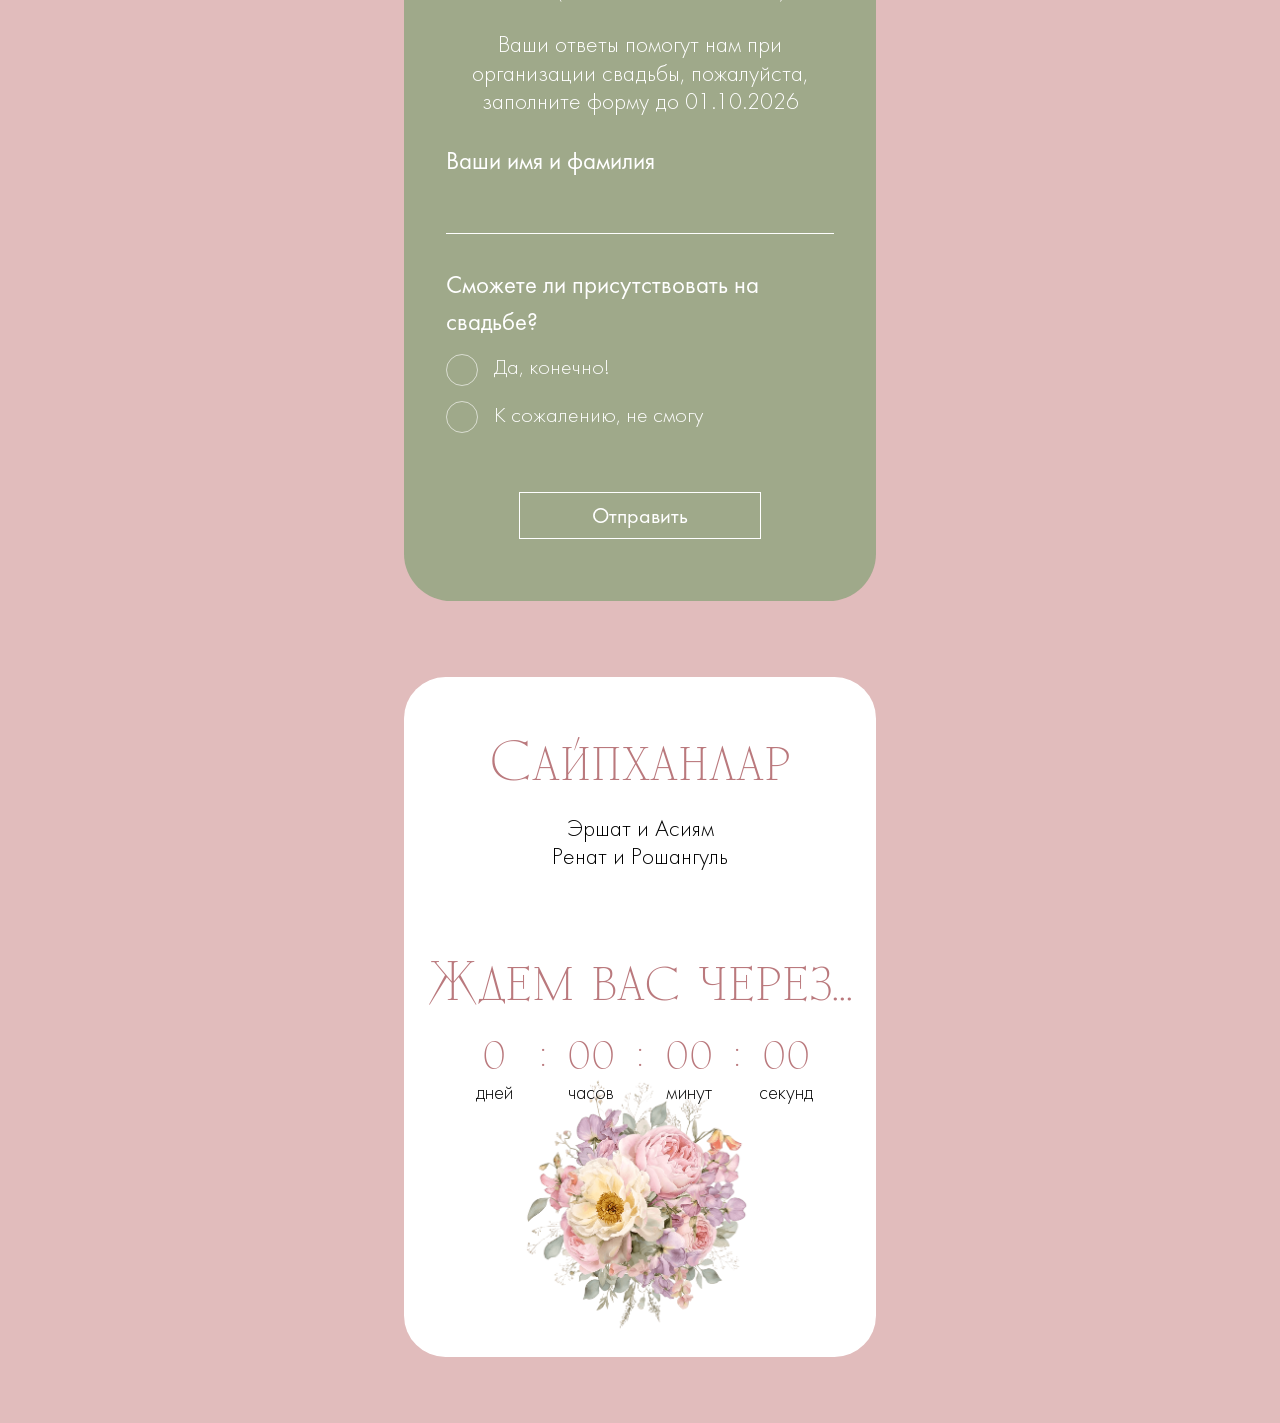
==== commit fee0f5b8: "Remove RSVP name placeholder, set evening end to 18:00" ====
--- a/index.html
+++ b/index.html
@@ -144,7 +144,7 @@
           <img class="timeline__symbol" src="images/program-car.png" alt="">
         </div>
         <p class="timeline__event">
-          <span class="timeline__time timeline__time--infinity">∞</span>
+          <time>18:00</time>
           <span data-i18n="program.end">Завершение вечера</span>
         </p>
       </li>
@@ -169,7 +169,7 @@
     <form class="rsvp__form" method="post" action="https://docs.google.com/forms/d/e/1FAIpQLSeu2_0ng3BpGLKuyEocfwZ6OBNeCC8xpW0EcB-nBi21Jo9a8g/formResponse">
       <label class="field">
         <span class="field__label" data-i18n="rsvp.name">Ваши имя и фамилия</span>
-        <input class="field__input" type="text" name="entry.974818995" data-i18n-placeholder="rsvp.namePlaceholder" placeholder="Введите имена и фамилию" autocomplete="name" required>
+        <input class="field__input" type="text" name="entry.974818995" autocomplete="name" required>
       </label>
 
       <fieldset class="field">
--- a/css/invitation.css
+++ b/css/invitation.css
@@ -128,7 +128,6 @@
 /* цифры оставляем в New Rome: они там есть, а в рукописном шрифте читаются хуже */
 :lang(ug) .save-the-date__digits,
 :lang(ug) .timeline__event time,
-:lang(ug) .timeline__time,
 :lang(ug) .countdown__value,
 :lang(ug) .countdown__unit + .countdown__unit::before {
   font-family: "New Rome", "Times New Roman", serif;
@@ -775,18 +774,11 @@
   color: var(--color-white);
 }
 
-.timeline__event time,
-.timeline__time {
+.timeline__event time {
   display: block;
   font-family: var(--font-display);
   font-size: 50.5rem;
   line-height: 50rem;
-}
-
-/* у New Rome и Bad Script нет глифа ∞, берём его из Futura Book */
-.timeline__time--infinity,
-:lang(ug) .timeline__time--infinity {
-  font-family: "Futura Book", var(--font-display);
 }
 
 .timeline__event span {
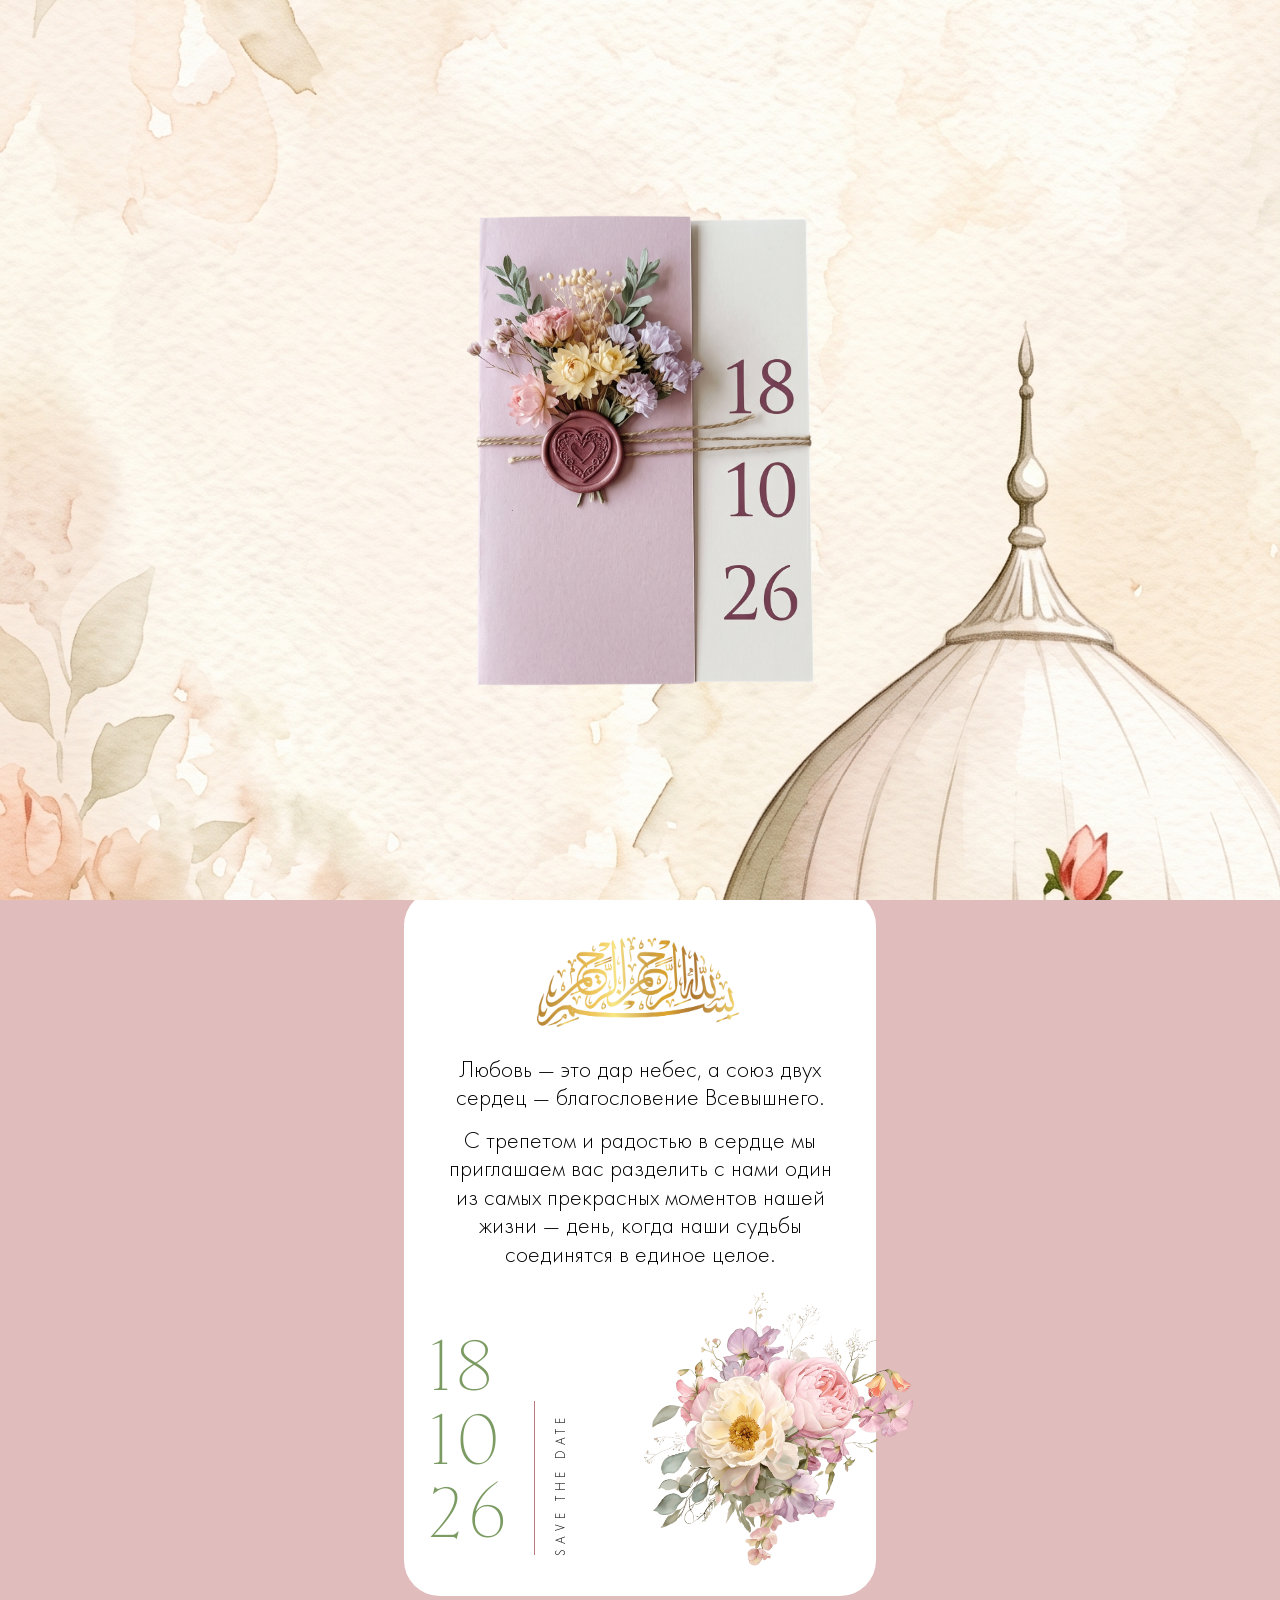
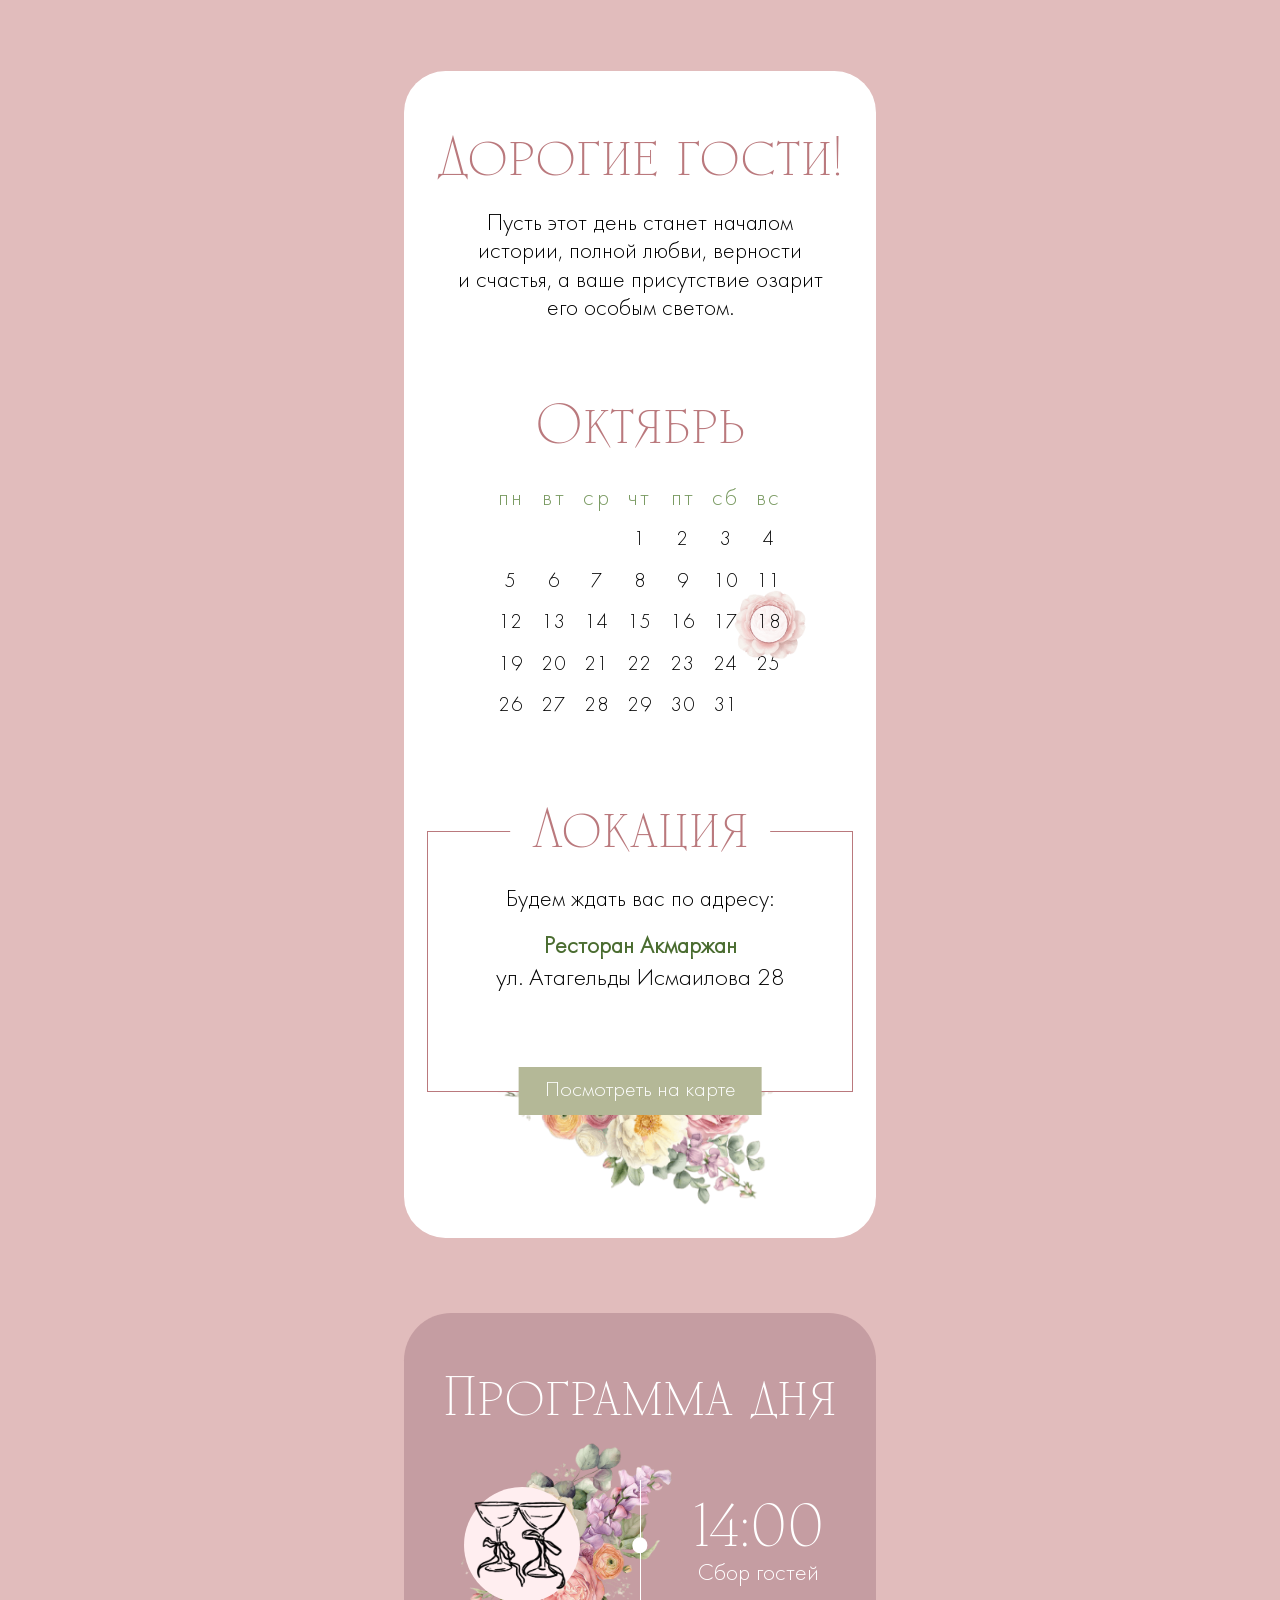
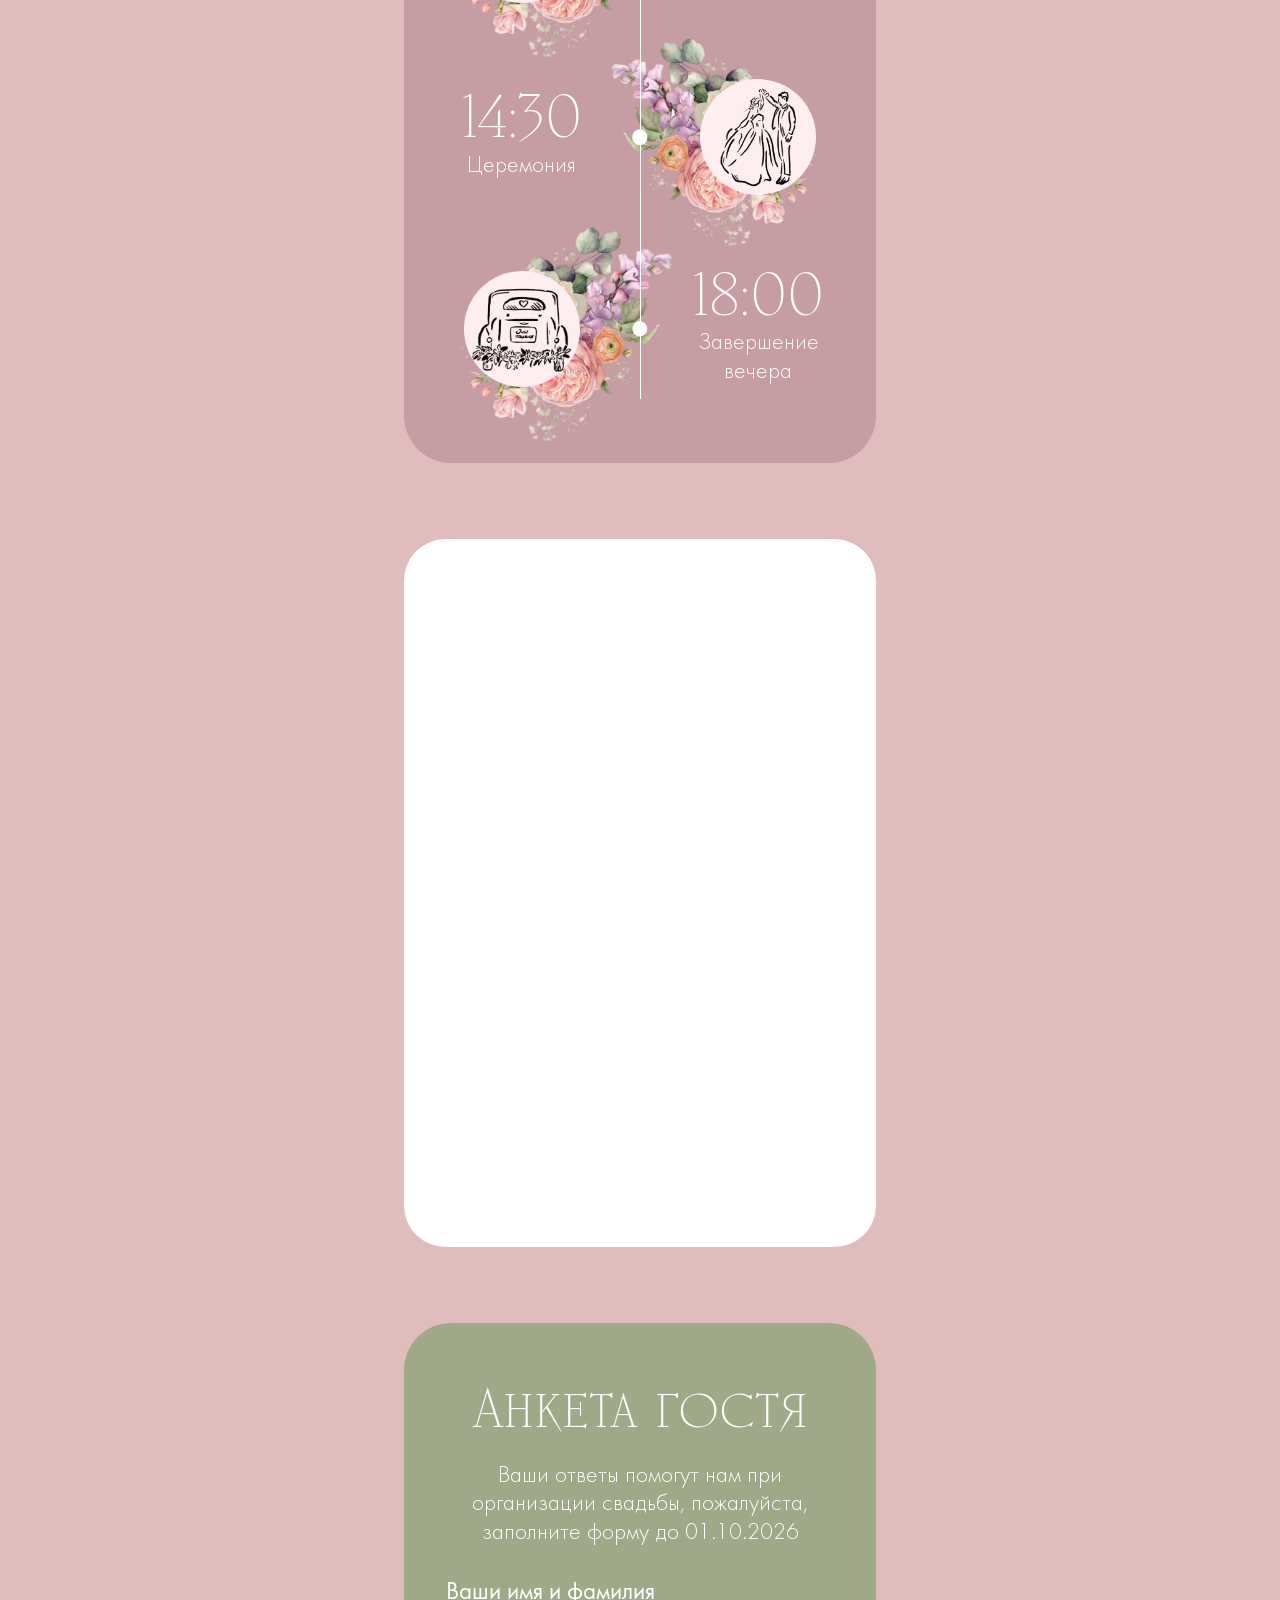
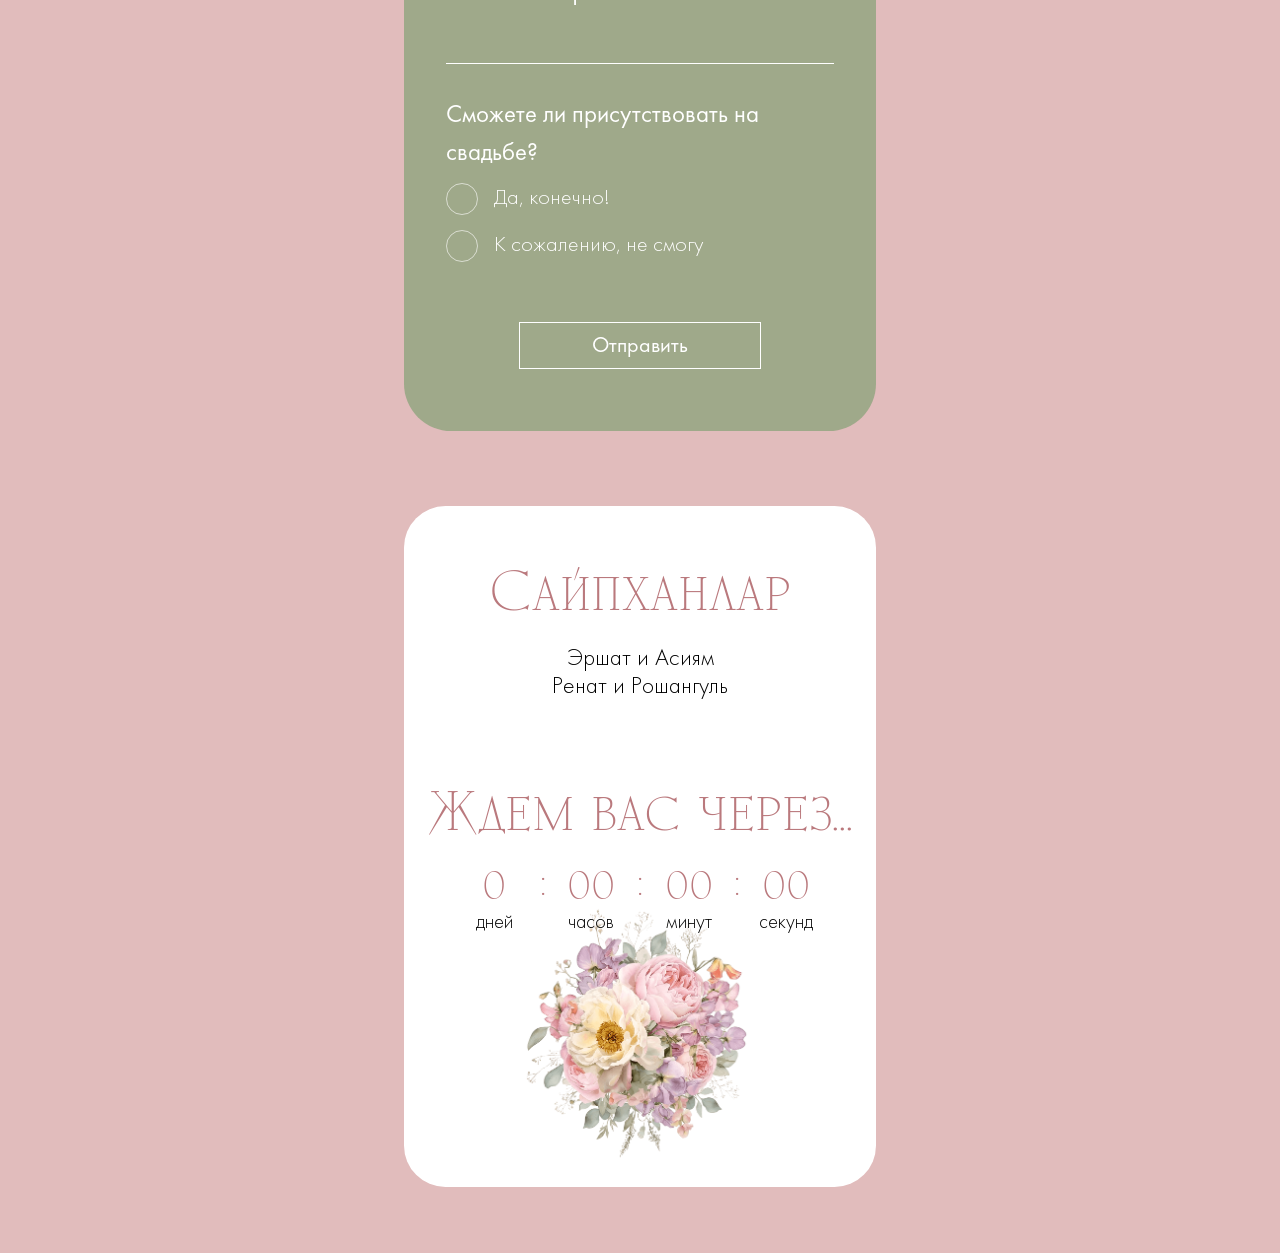
==== commit 12210efa: "Remove duplicated invite text from guests card" ====
--- a/index.html
+++ b/index.html
@@ -78,7 +78,6 @@
   <!-- Обращение к гостям, календарь, локация -->
   <section class="card guests">
     <h2 class="title guests__title" data-i18n="guests.title">Дорогие гости!</h2>
-    <p class="guests__text" data-i18n="intro.invite">С&nbsp;трепетом и&nbsp;радостью в&nbsp;сердце мы приглашаем вас разделить с&nbsp;нами один из&nbsp;самых прекрасных моментов нашей жизни&nbsp;— день, когда наши судьбы соединятся в&nbsp;единое целое.</p>
     <p class="guests__text" data-i18n="guests.wish">Пусть этот день станет началом истории, полной любви, верности и&nbsp;счастья, а&nbsp;ваше присутствие озарит его особым светом.</p>
 
     <h2 class="title calendar__title" data-i18n="calendar.month">Октябрь</h2>
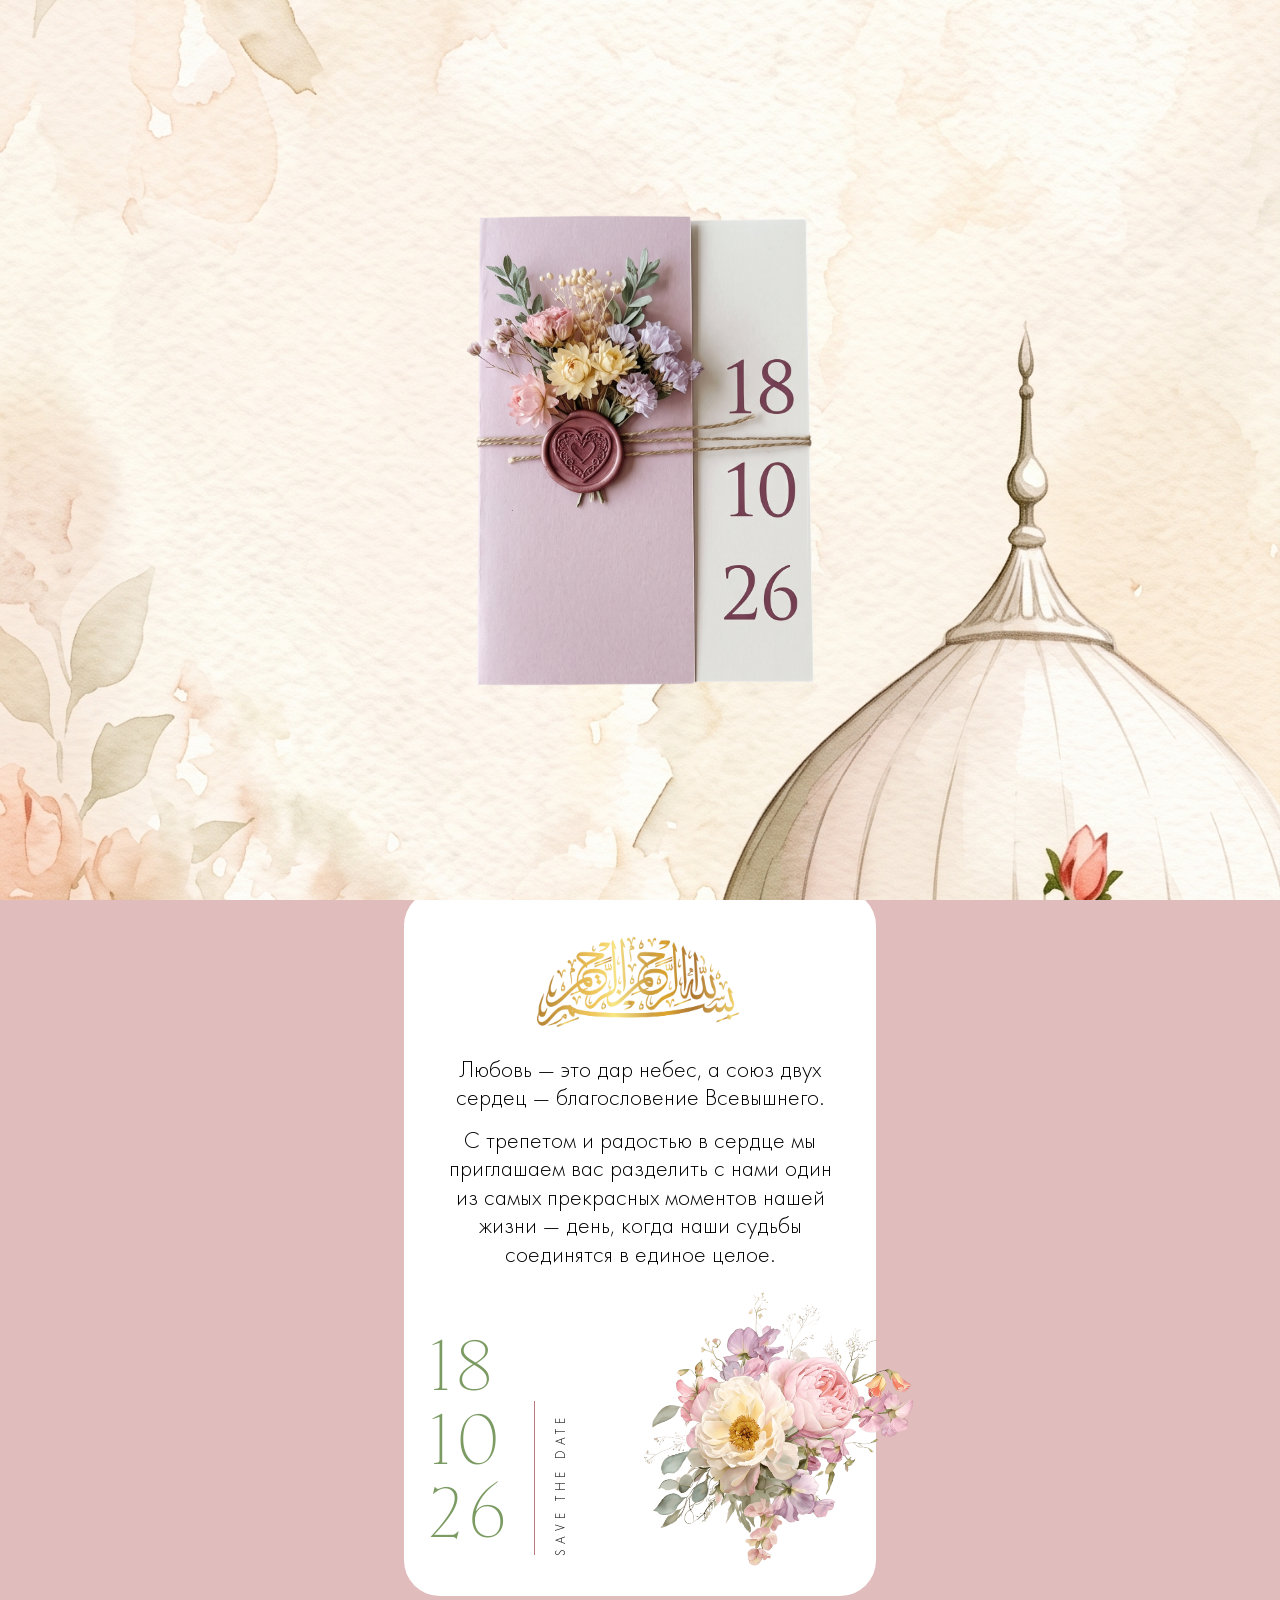
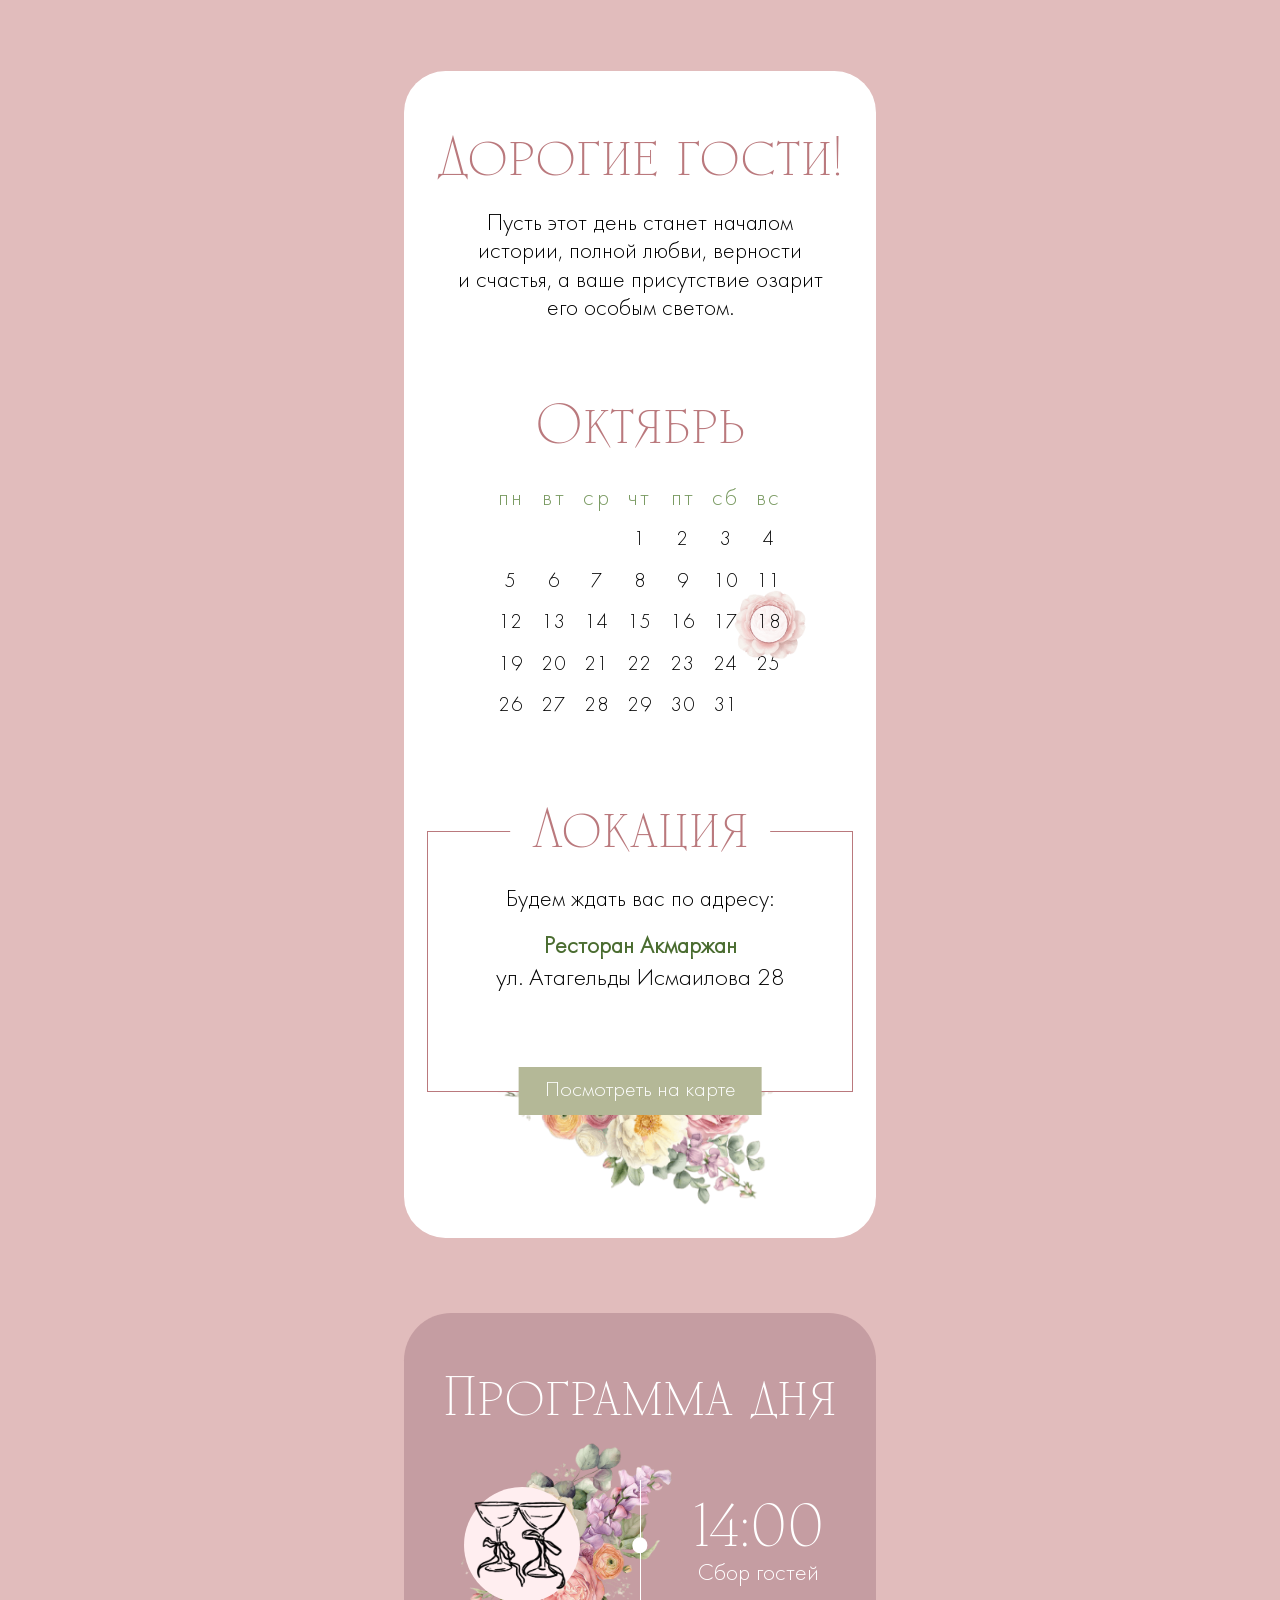
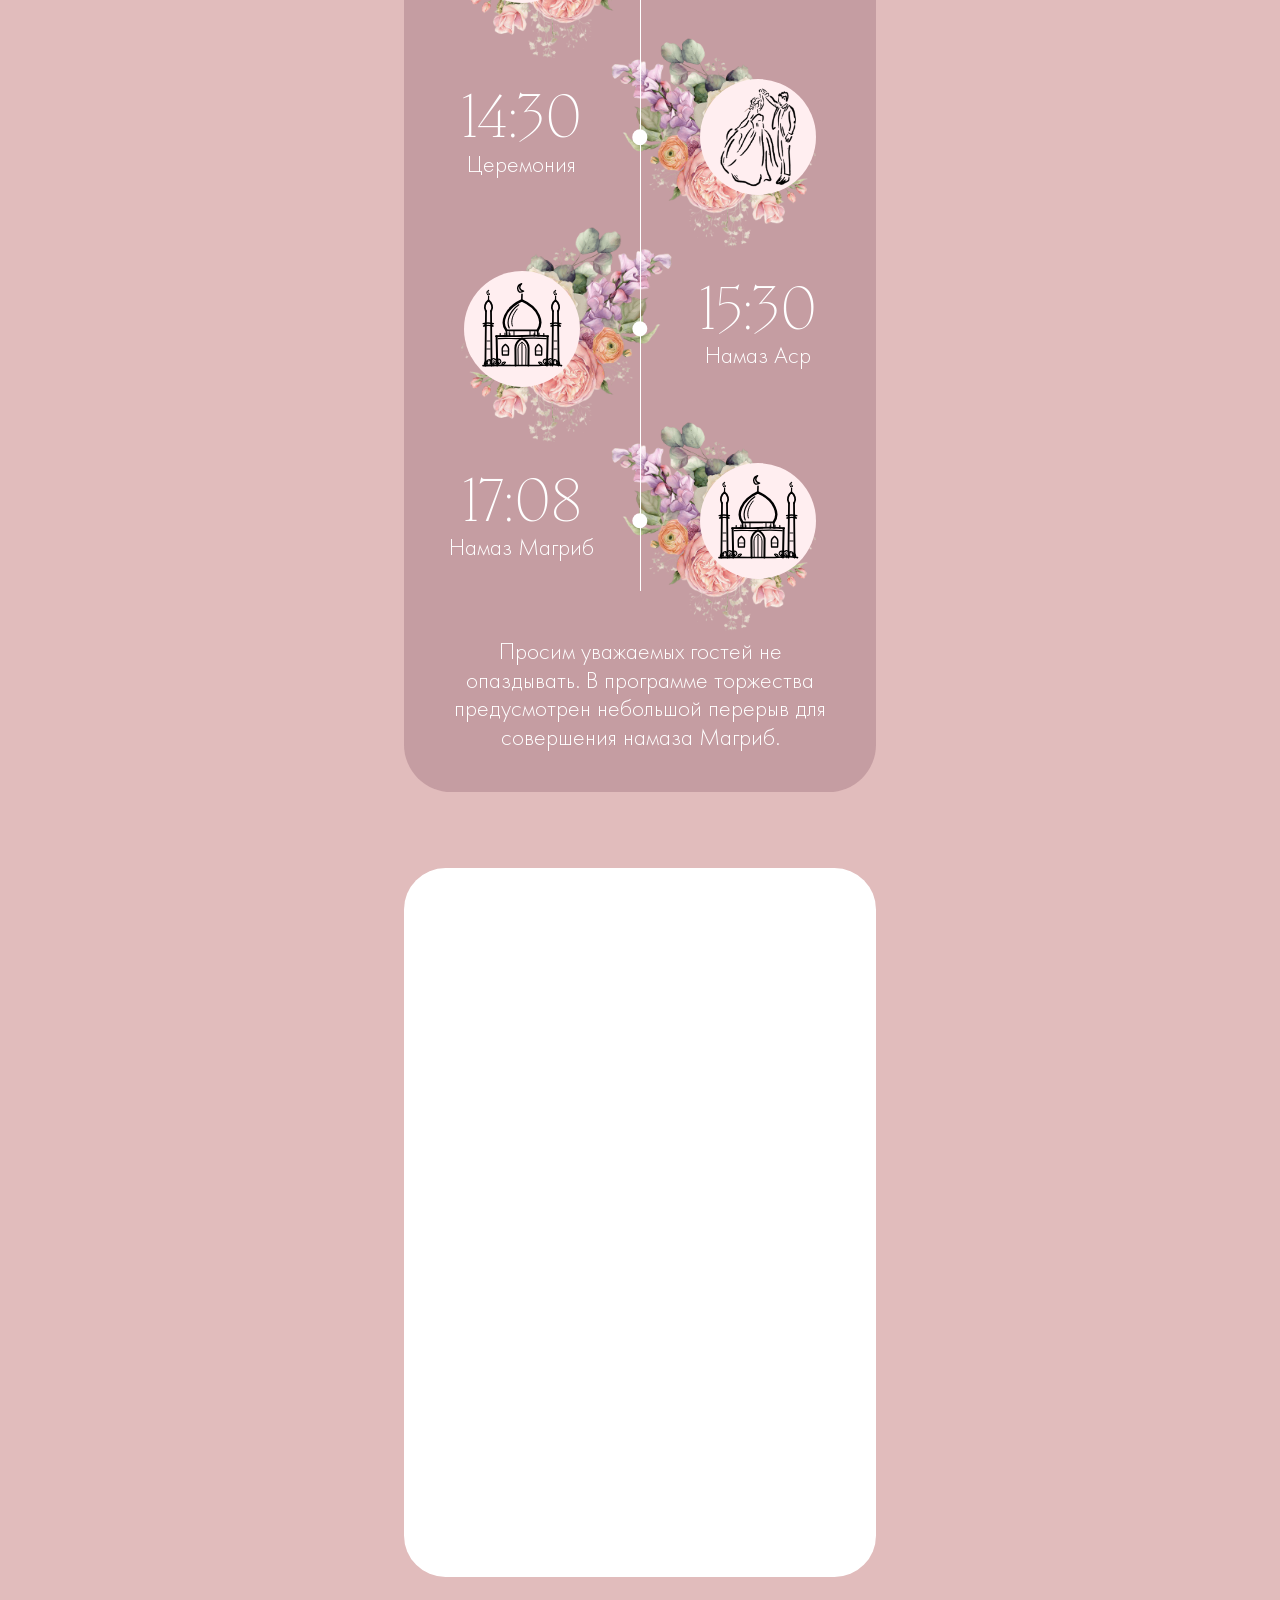
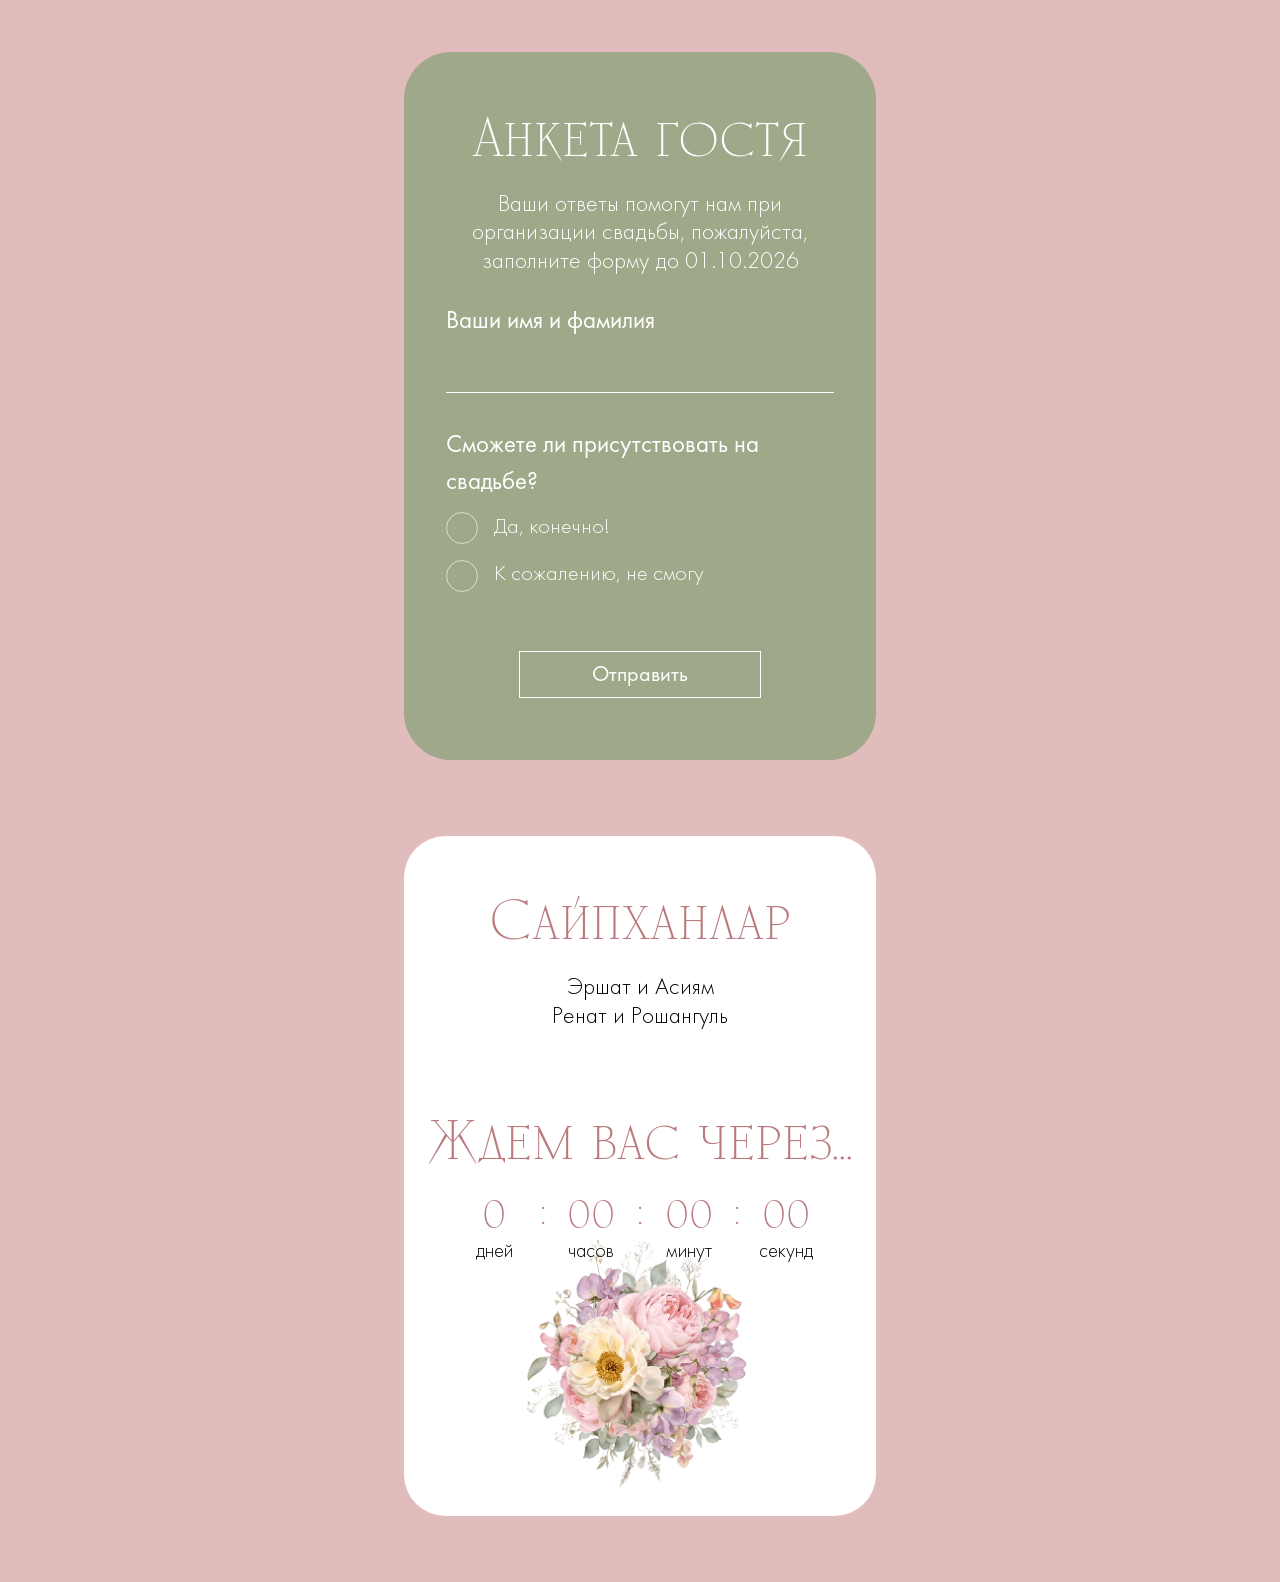
==== commit 1d3fc2f8: "Program: replace evening end with Asr and Maghrib prayer times, mosque icon, note about prayer break" ====
--- a/index.html
+++ b/index.html
@@ -140,14 +140,25 @@
       <li class="timeline__item">
         <div class="timeline__icon">
           <img class="timeline__wreath" src="images/wreath-left.png" alt="">
-          <img class="timeline__symbol" src="images/program-car.png" alt="">
-        </div>
-        <p class="timeline__event">
-          <time>18:00</time>
-          <span data-i18n="program.end">Завершение вечера</span>
+          <img class="timeline__symbol" src="images/program-mosque.svg" alt="">
+        </div>
+        <p class="timeline__event">
+          <time>15:30</time>
+          <span data-i18n="program.asr">Намаз Аср</span>
+        </p>
+      </li>
+      <li class="timeline__item">
+        <div class="timeline__icon">
+          <img class="timeline__wreath timeline__wreath--mirrored" src="images/wreath-right.png" alt="">
+          <img class="timeline__symbol" src="images/program-mosque.svg" alt="">
+        </div>
+        <p class="timeline__event">
+          <time>17:08</time>
+          <span data-i18n="program.maghrib">Намаз Магриб</span>
         </p>
       </li>
     </ol>
+    <p class="program__note" data-i18n="program.note">Просим уважаемых гостей не опаздывать. В&nbsp;программе торжества предусмотрен небольшой перерыв для совершения намаза Магриб.</p>
   </section>
 
   <!-- Видео с кольцами -->
--- a/css/invitation.css
+++ b/css/invitation.css
@@ -783,8 +783,16 @@
 
 .timeline__event span {
   display: block;
-  max-width: 114rem;
+  max-width: 134rem;
   margin: 0 auto;
+}
+
+/* примечание под программой */
+.program__note {
+  margin: 20rem 40rem 0;
+  line-height: 1.2;
+  text-align: center;
+  color: var(--color-white);
 }
 
 /* --- Анкета гостя ------------------------------------------------------- */
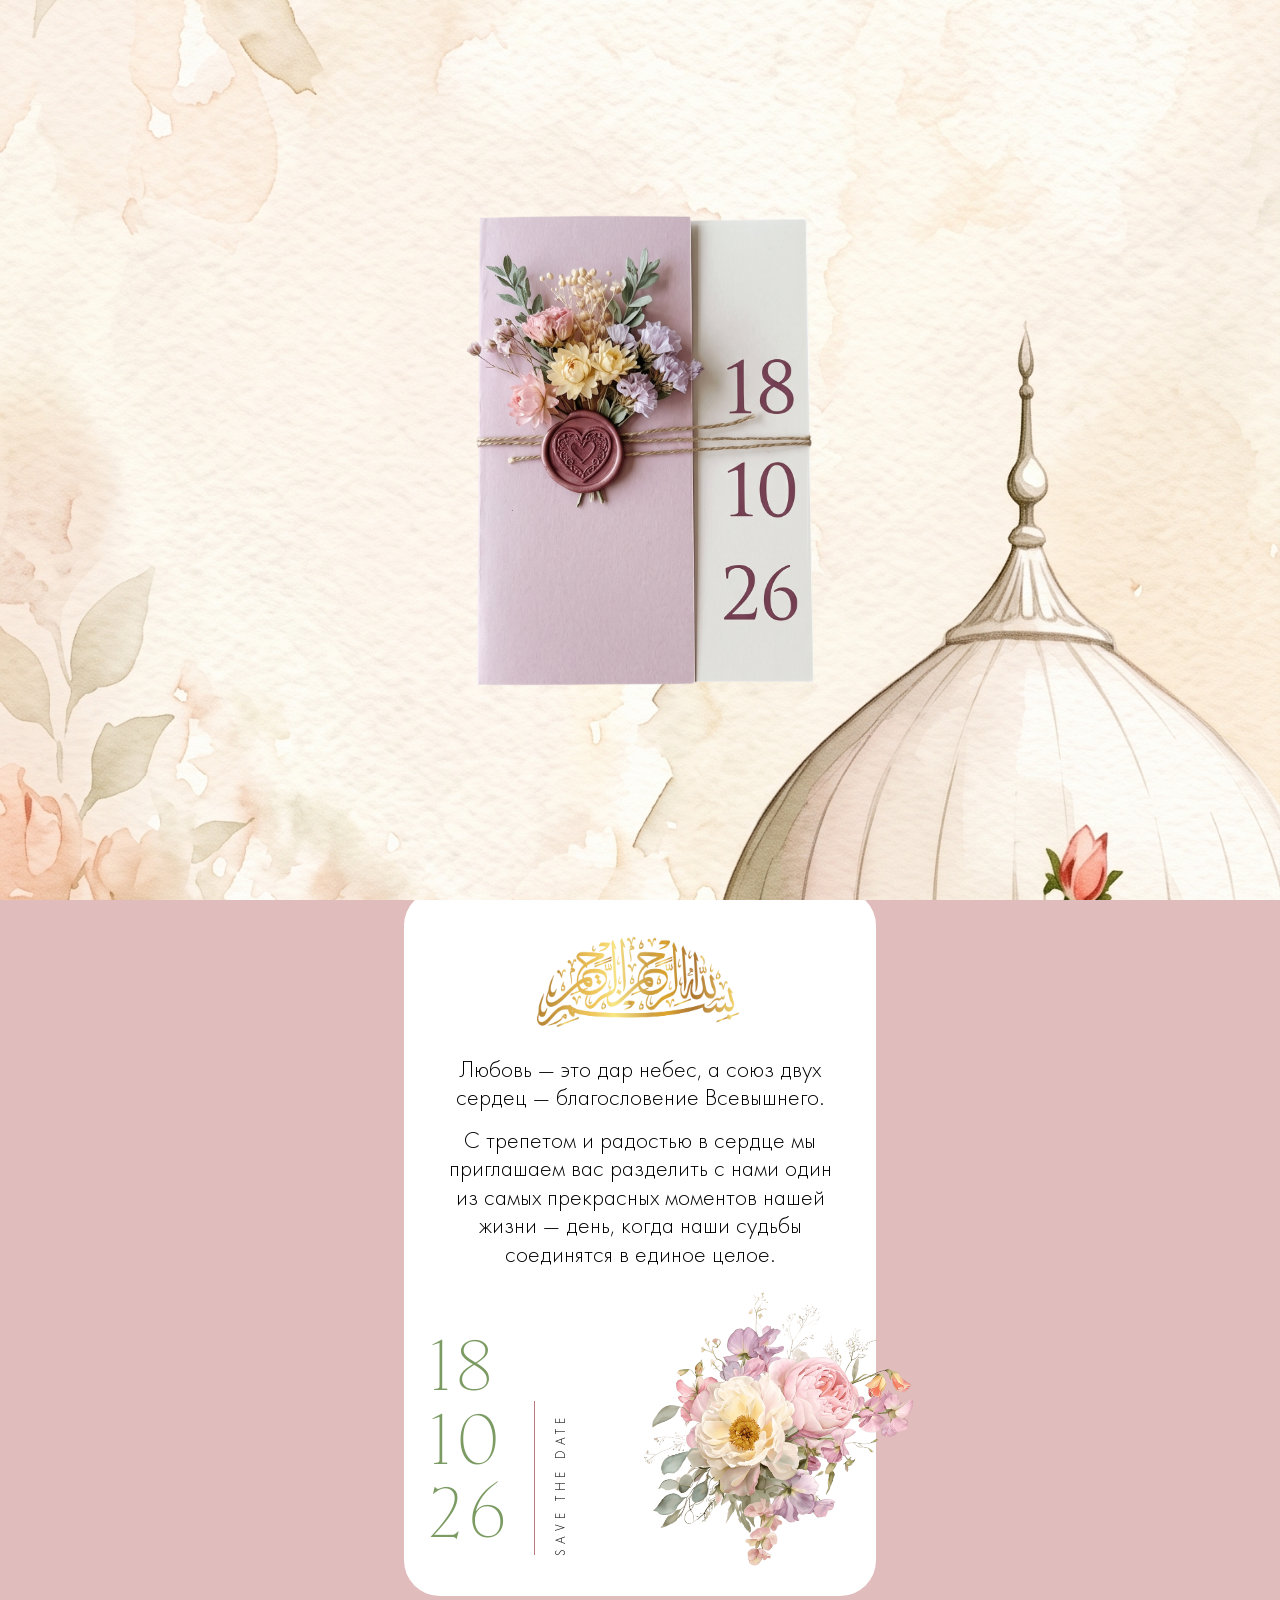
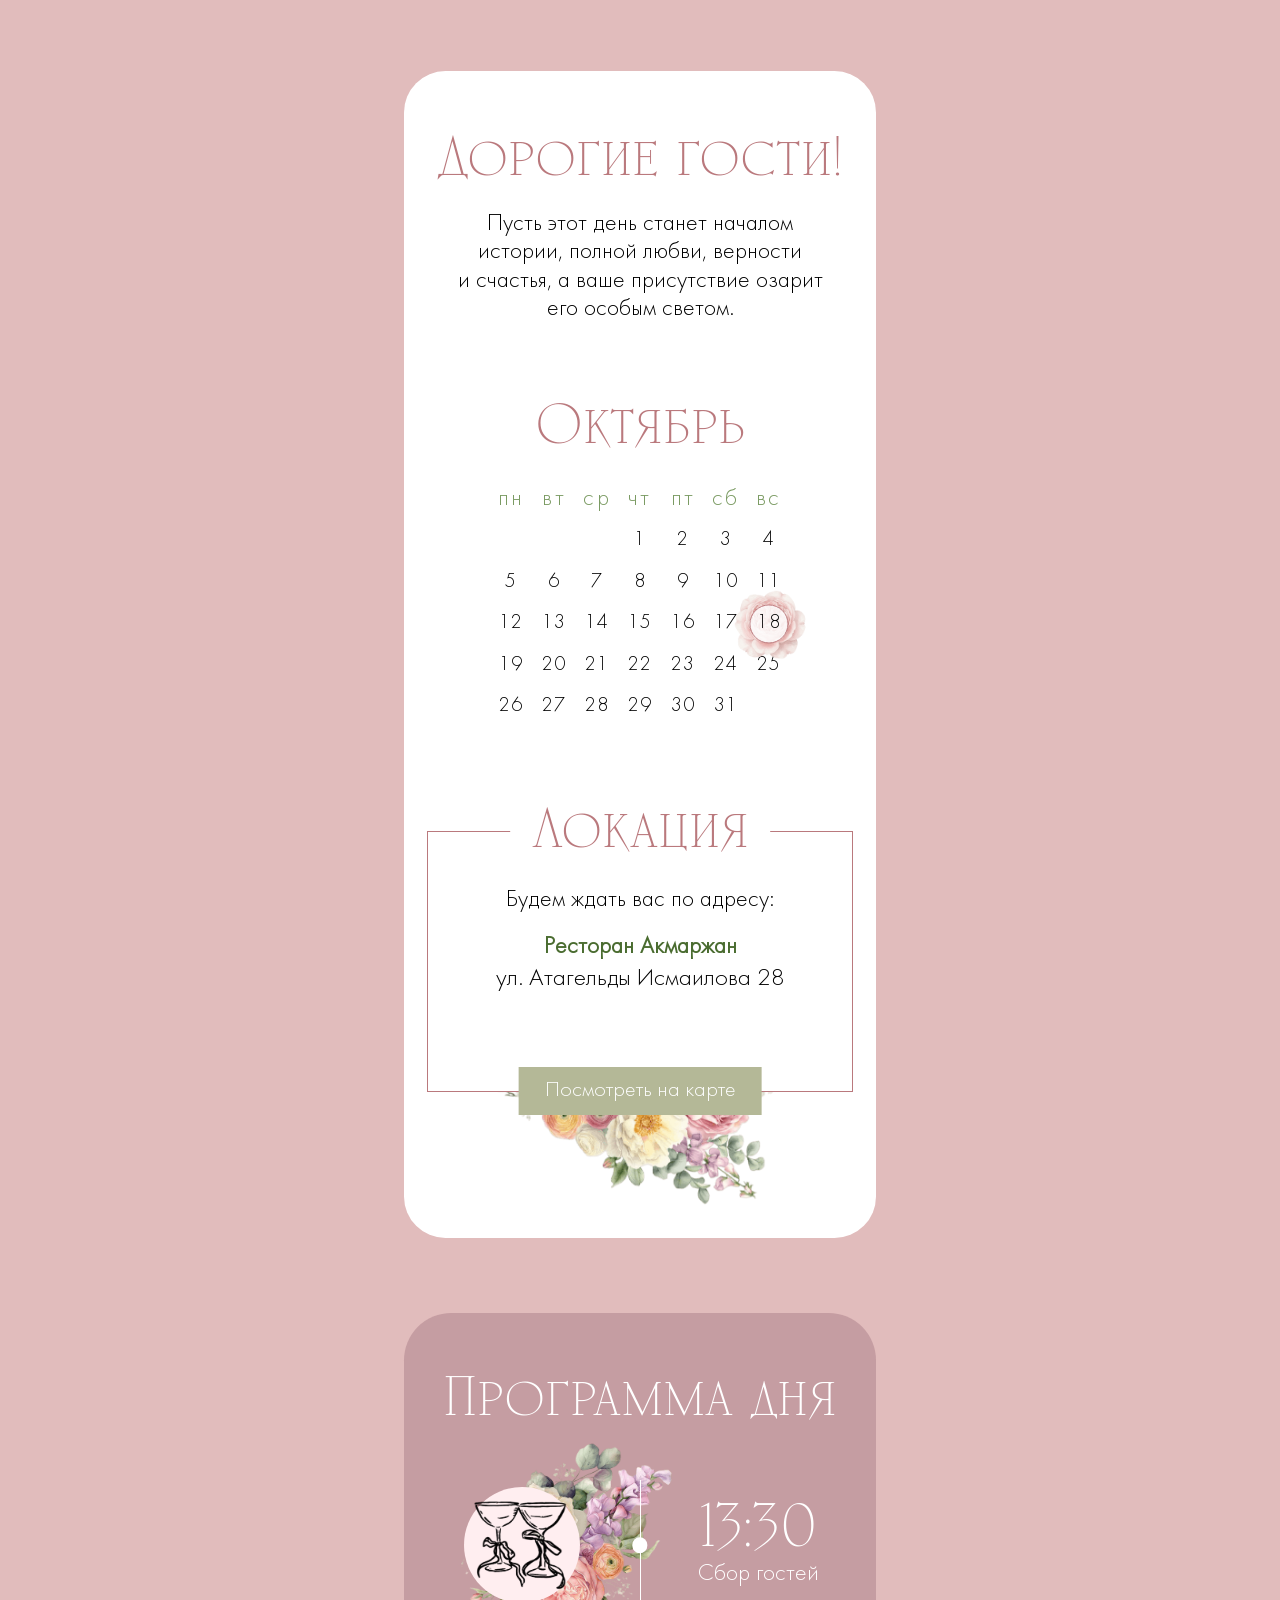
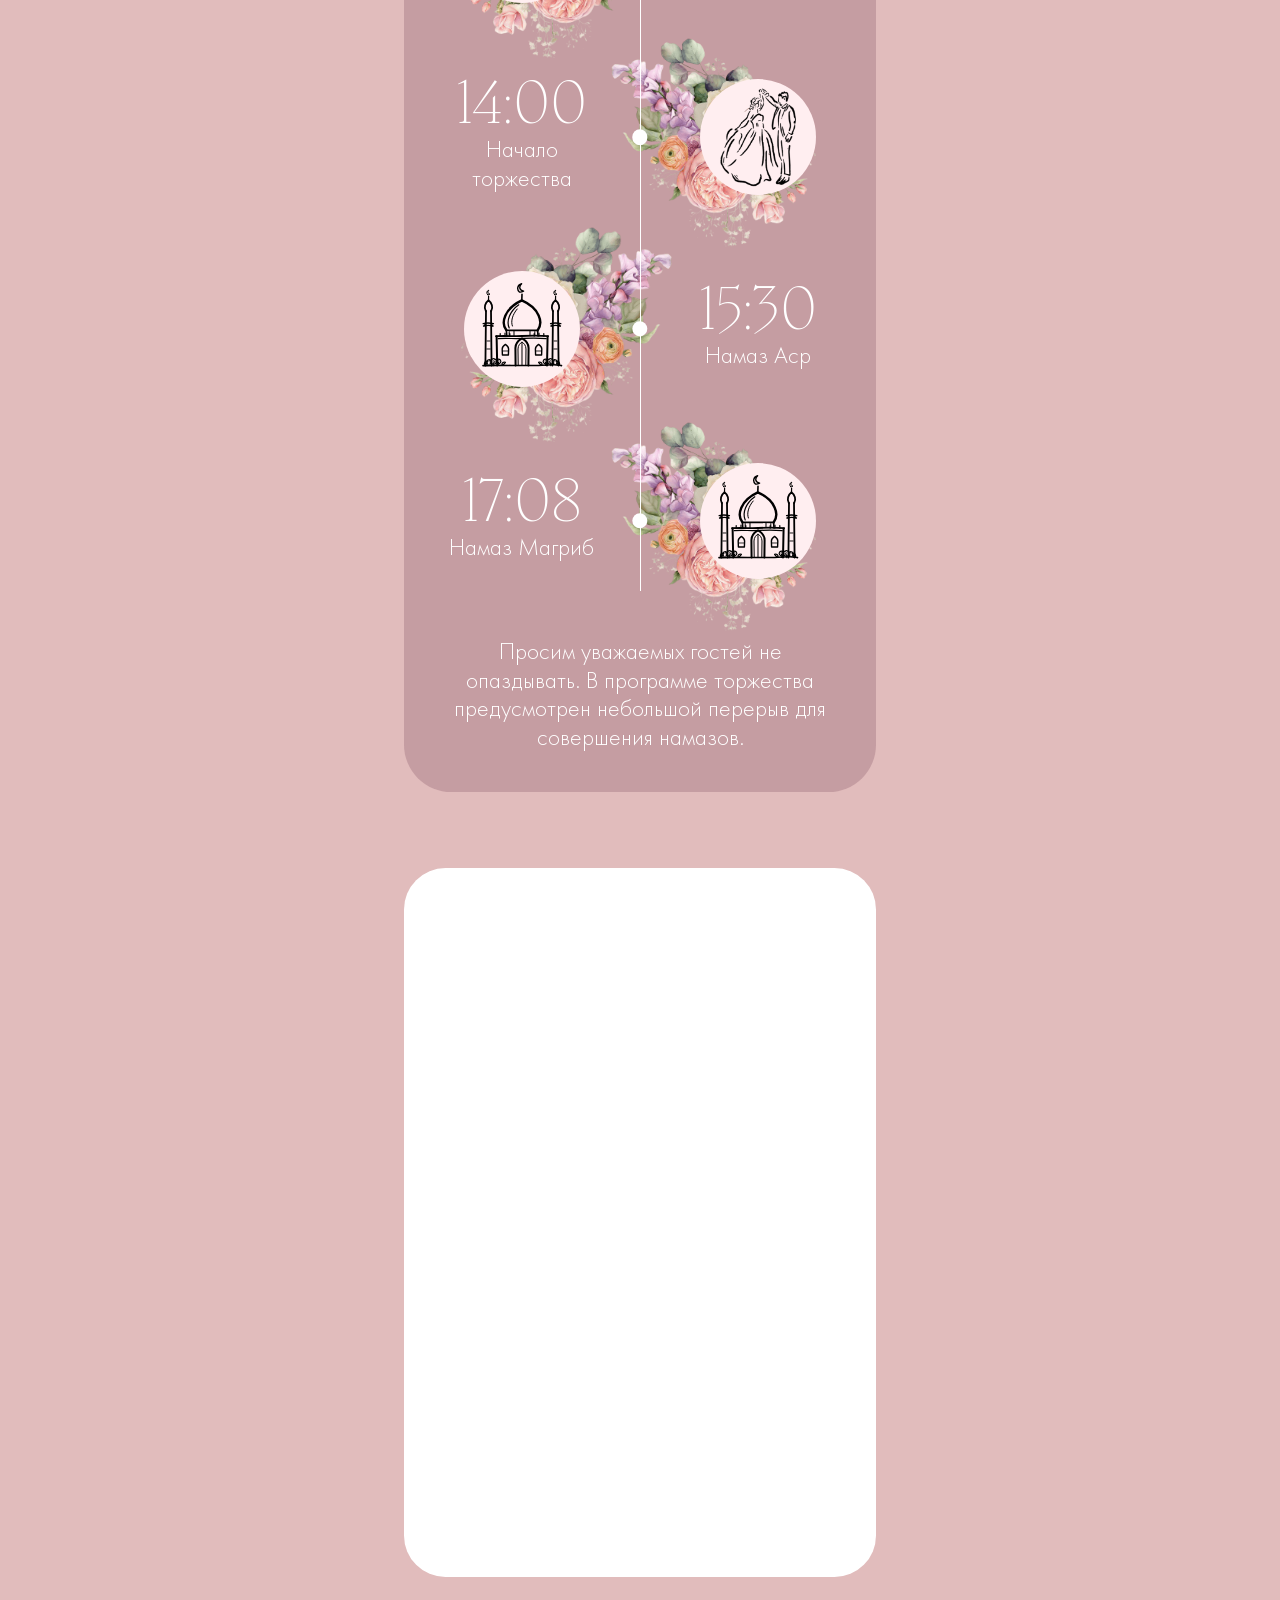
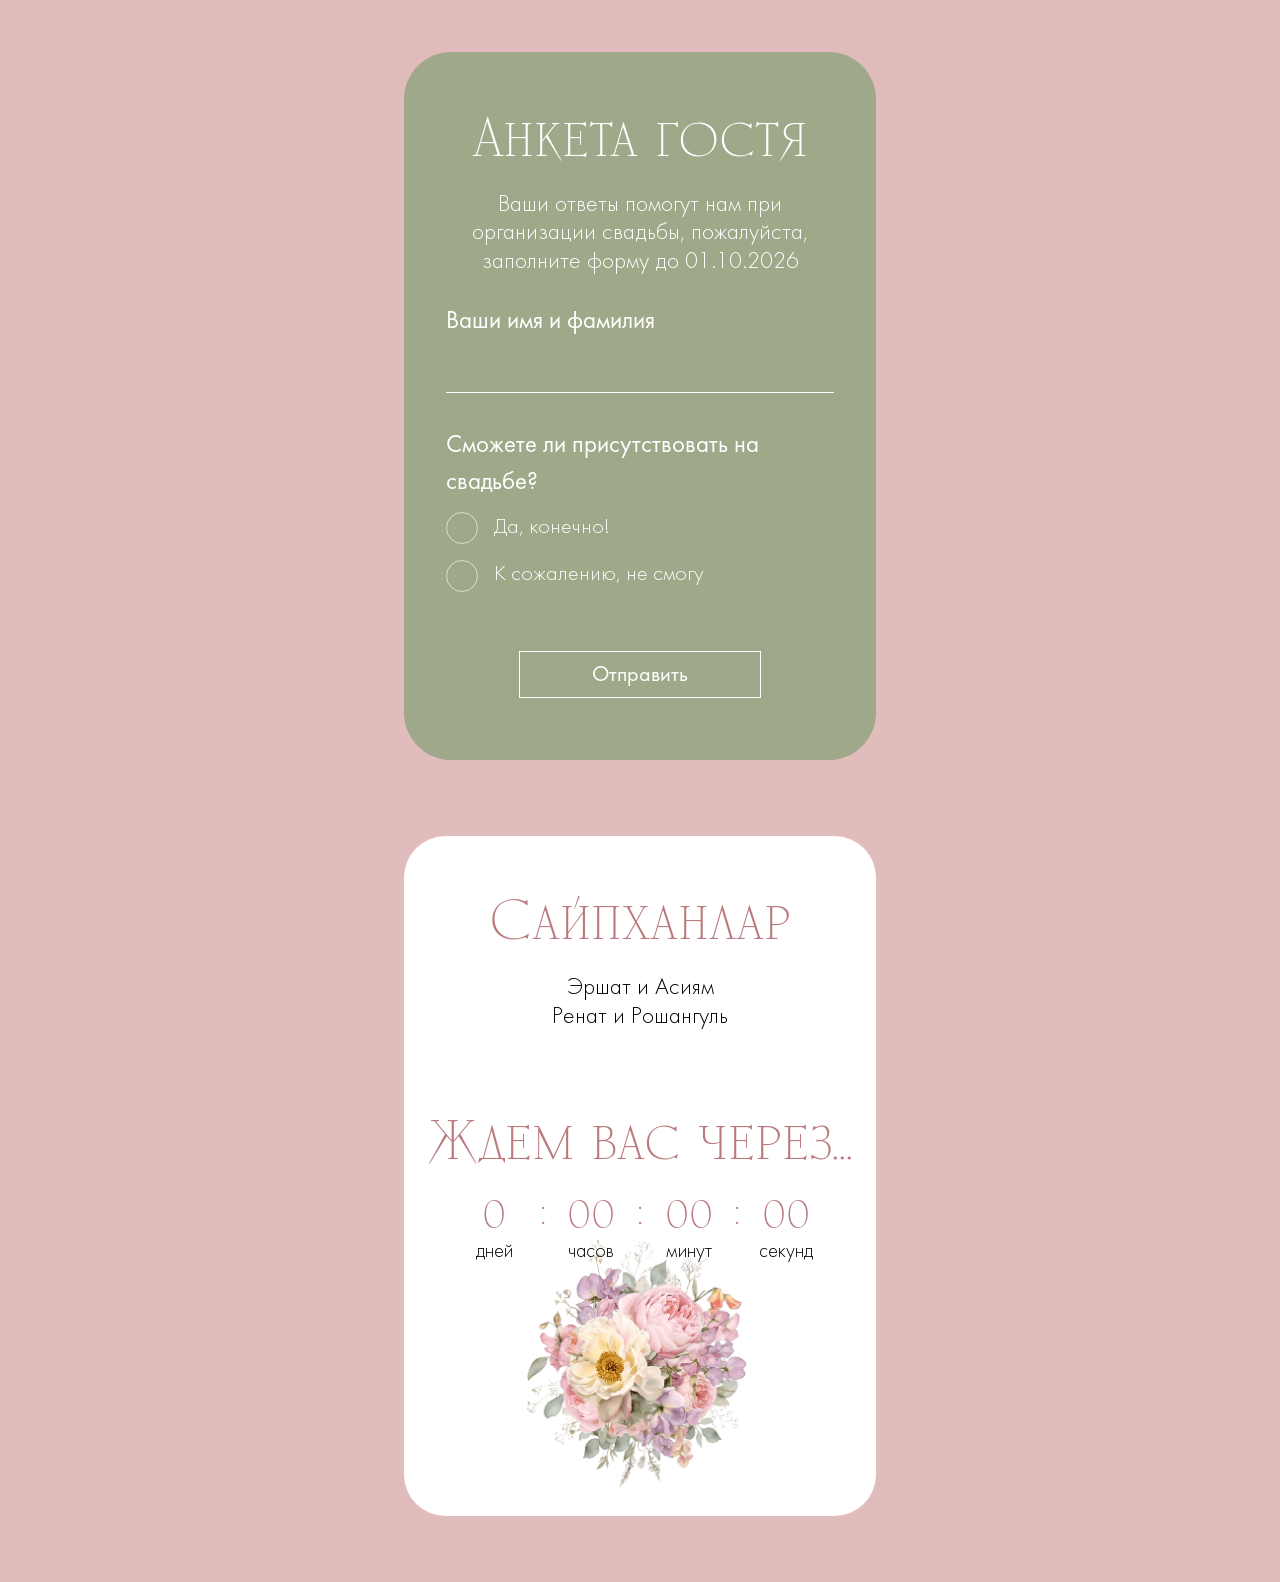
==== commit 75190171: "Program: 13:30 gathering, 14:00 start; note about prayers; OG tags and link generator for Netlify" ====
--- a/index.html
+++ b/index.html
@@ -12,15 +12,15 @@
   <meta property="og:type" content="website">
   <meta property="og:title" data-i18n-content="meta.title" content="Имран и Реана — приглашение на свадьбу">
   <meta property="og:description" content="18 октября 2026, ресторан Акмаржан">
-  <meta property="og:url" content="https://sultan99.github.io/wedding-invite/">
-  <meta property="og:image" content="https://sultan99.github.io/wedding-invite/images/og-image.jpg">
+  <meta property="og:url" content="https://imran-and-reana.netlify.app/">
+  <meta property="og:image" content="https://imran-and-reana.netlify.app/images/og-image.jpg">
   <meta property="og:image:width" content="1200">
   <meta property="og:image:height" content="630">
-  <meta property="og:image" content="https://sultan99.github.io/wedding-invite/images/og-image-portrait.jpg">
+  <meta property="og:image" content="https://imran-and-reana.netlify.app/images/og-image-portrait.jpg">
   <meta property="og:image:width" content="736">
   <meta property="og:image:height" content="1044">
   <meta name="twitter:card" content="summary_large_image">
-  <meta name="twitter:image" content="https://sultan99.github.io/wedding-invite/images/og-image.jpg">
+  <meta name="twitter:image" content="https://imran-and-reana.netlify.app/images/og-image.jpg">
 
   <link rel="icon" href="images/favicon.png" type="image/png">
   <link rel="preload" href="fonts/futura-light.woff" as="font" type="font/woff" crossorigin>
@@ -123,7 +123,7 @@
           <img class="timeline__symbol" src="images/program-glasses.png" alt="">
         </div>
         <p class="timeline__event">
-          <time>14:00</time>
+          <time>13:30</time>
           <span data-i18n="program.gathering">Сбор гостей</span>
         </p>
       </li>
@@ -133,8 +133,8 @@
           <img class="timeline__symbol" src="images/program-couple.png" alt="">
         </div>
         <p class="timeline__event">
-          <time>14:30</time>
-          <span data-i18n="program.ceremony">Церемония</span>
+          <time>14:00</time>
+          <span data-i18n="program.start">Начало торжества</span>
         </p>
       </li>
       <li class="timeline__item">
@@ -158,7 +158,7 @@
         </p>
       </li>
     </ol>
-    <p class="program__note" data-i18n="program.note">Просим уважаемых гостей не опаздывать. В&nbsp;программе торжества предусмотрен небольшой перерыв для совершения намаза Магриб.</p>
+    <p class="program__note" data-i18n="program.note">Просим уважаемых гостей не опаздывать. В&nbsp;программе торжества предусмотрен небольшой перерыв для совершения намазов.</p>
   </section>
 
   <!-- Видео с кольцами -->
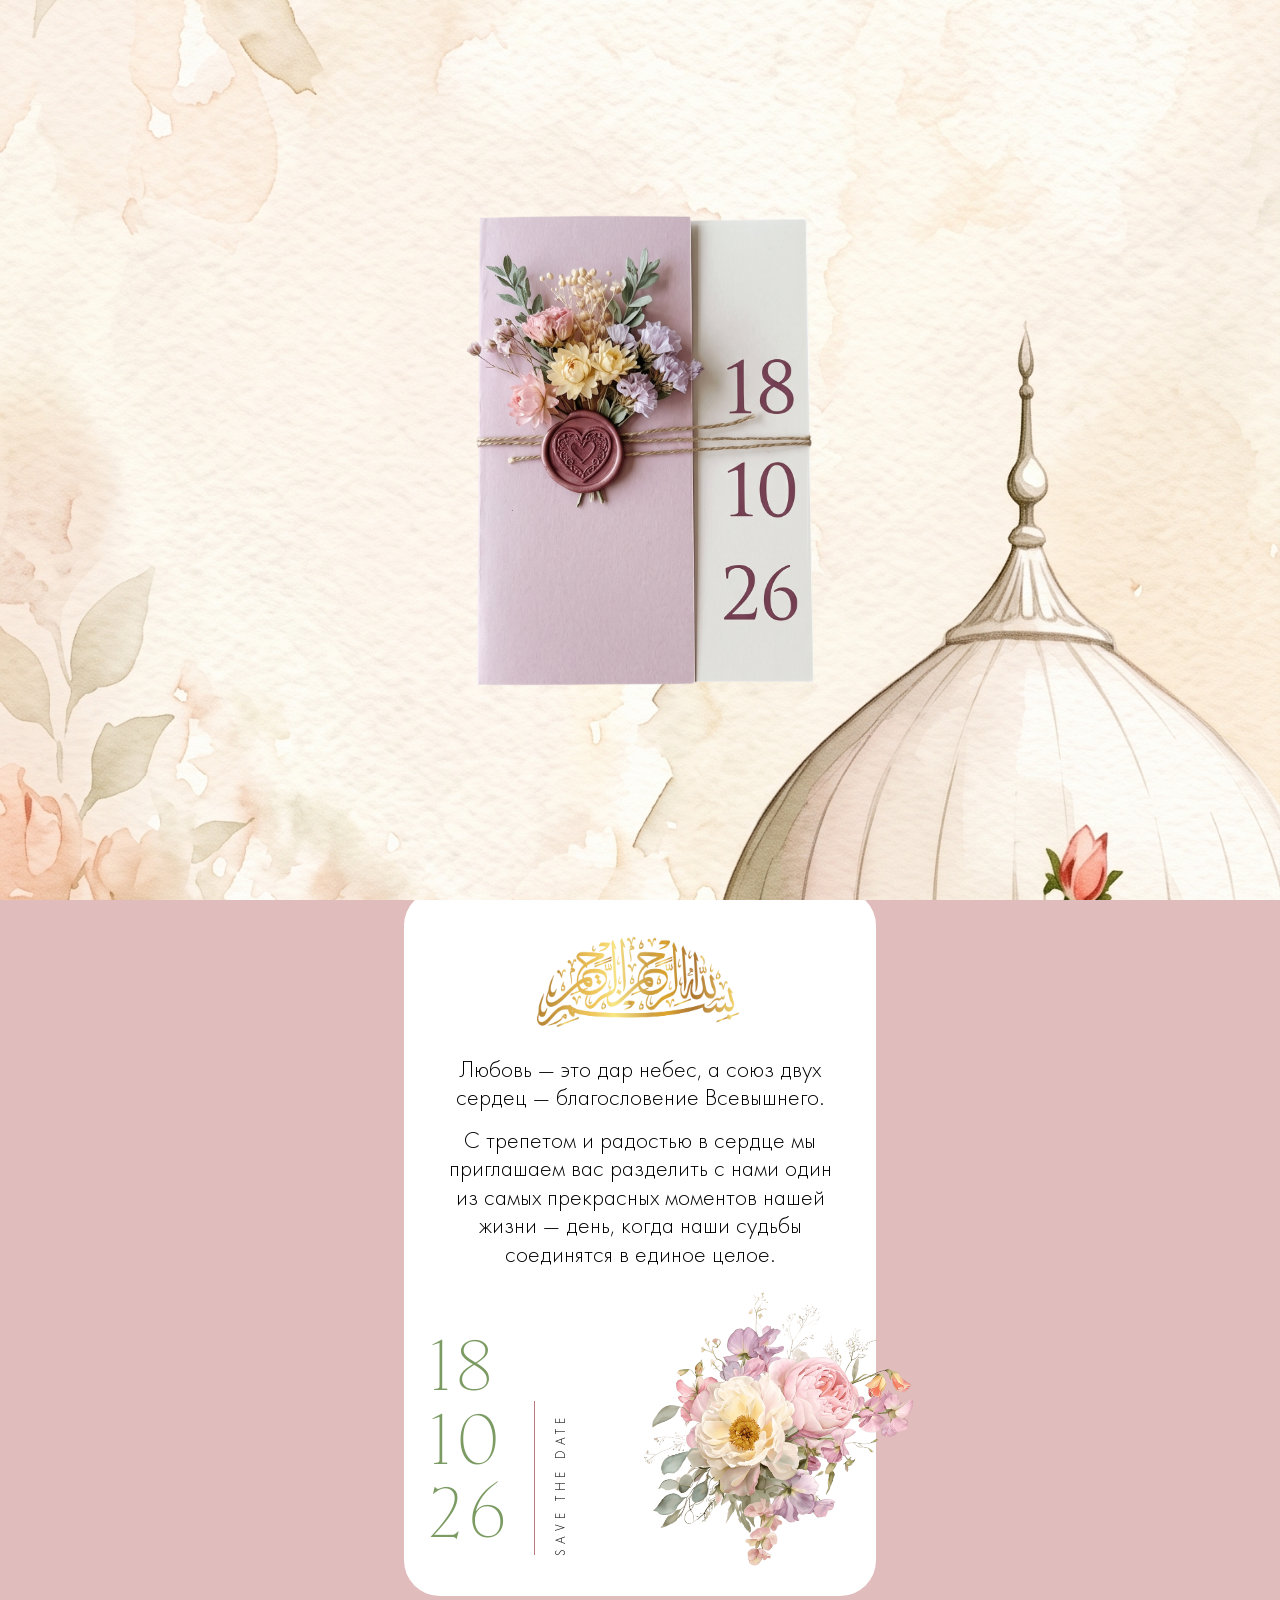
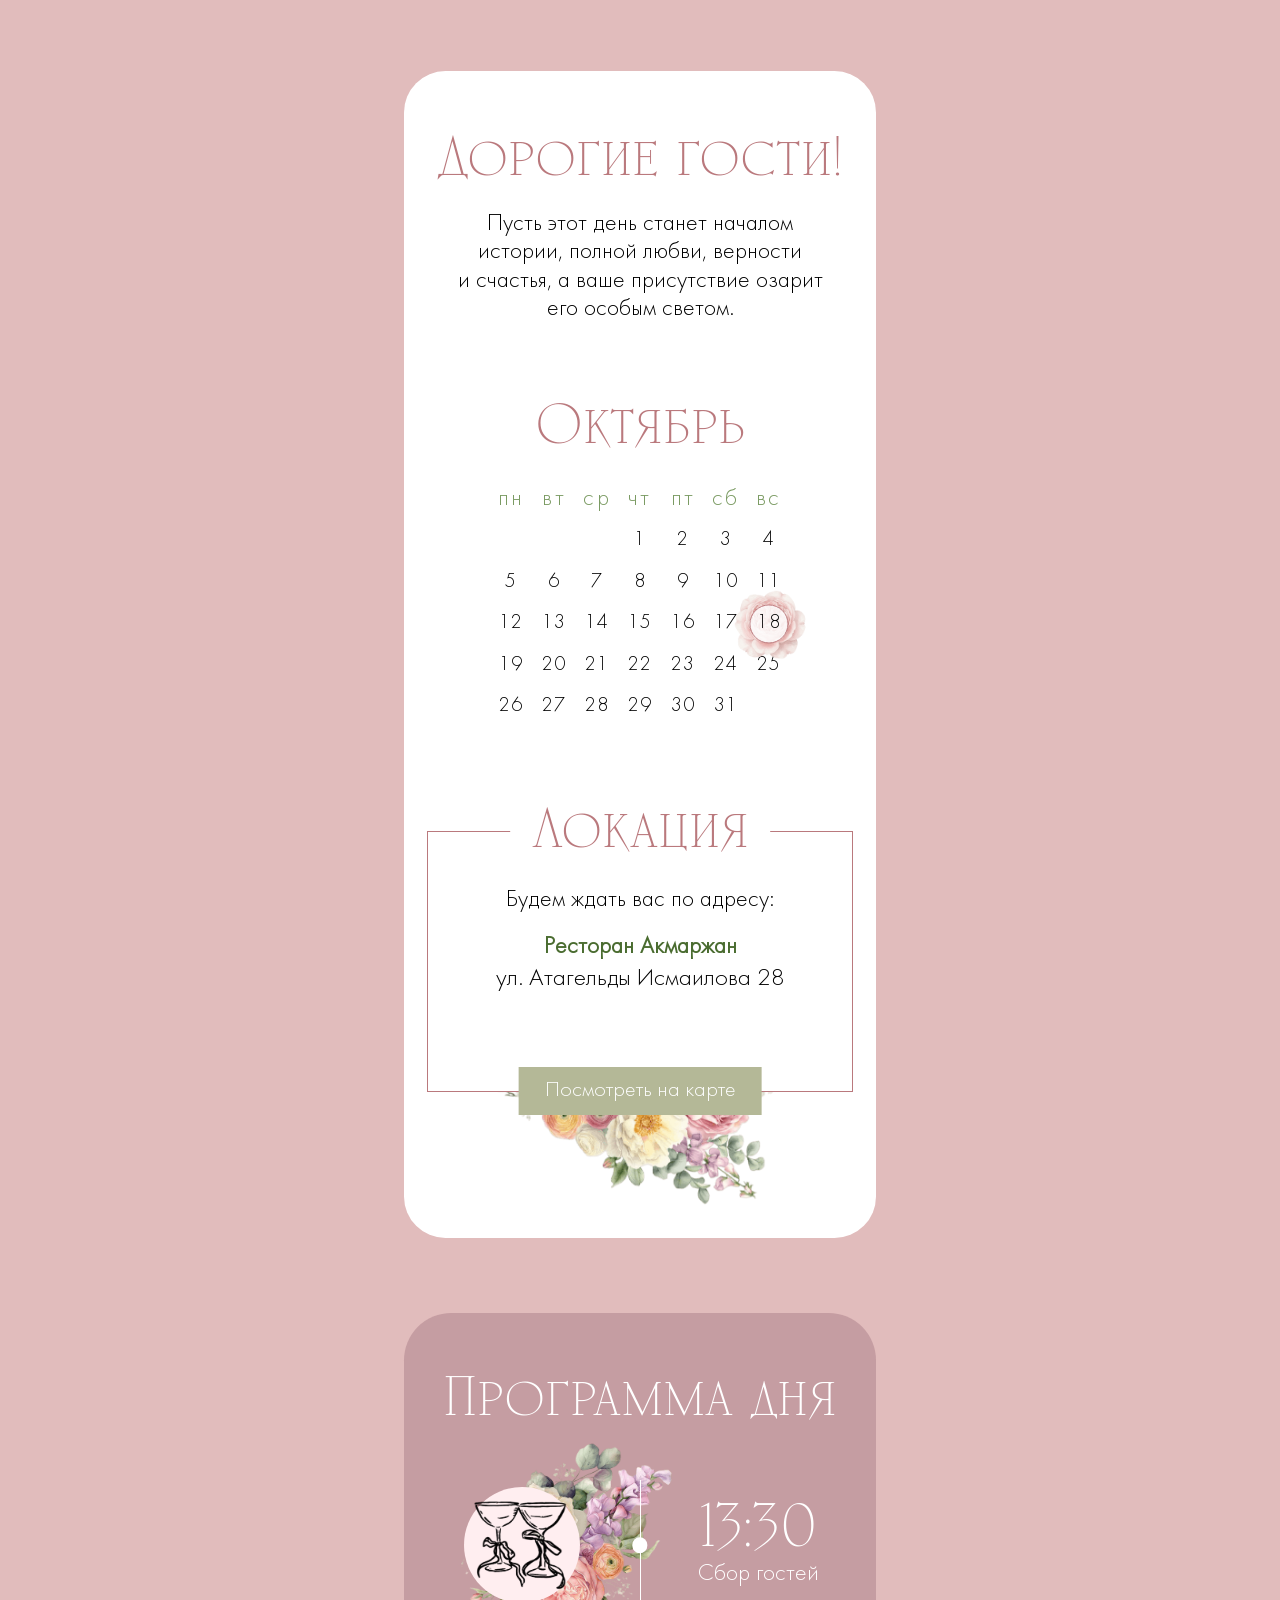
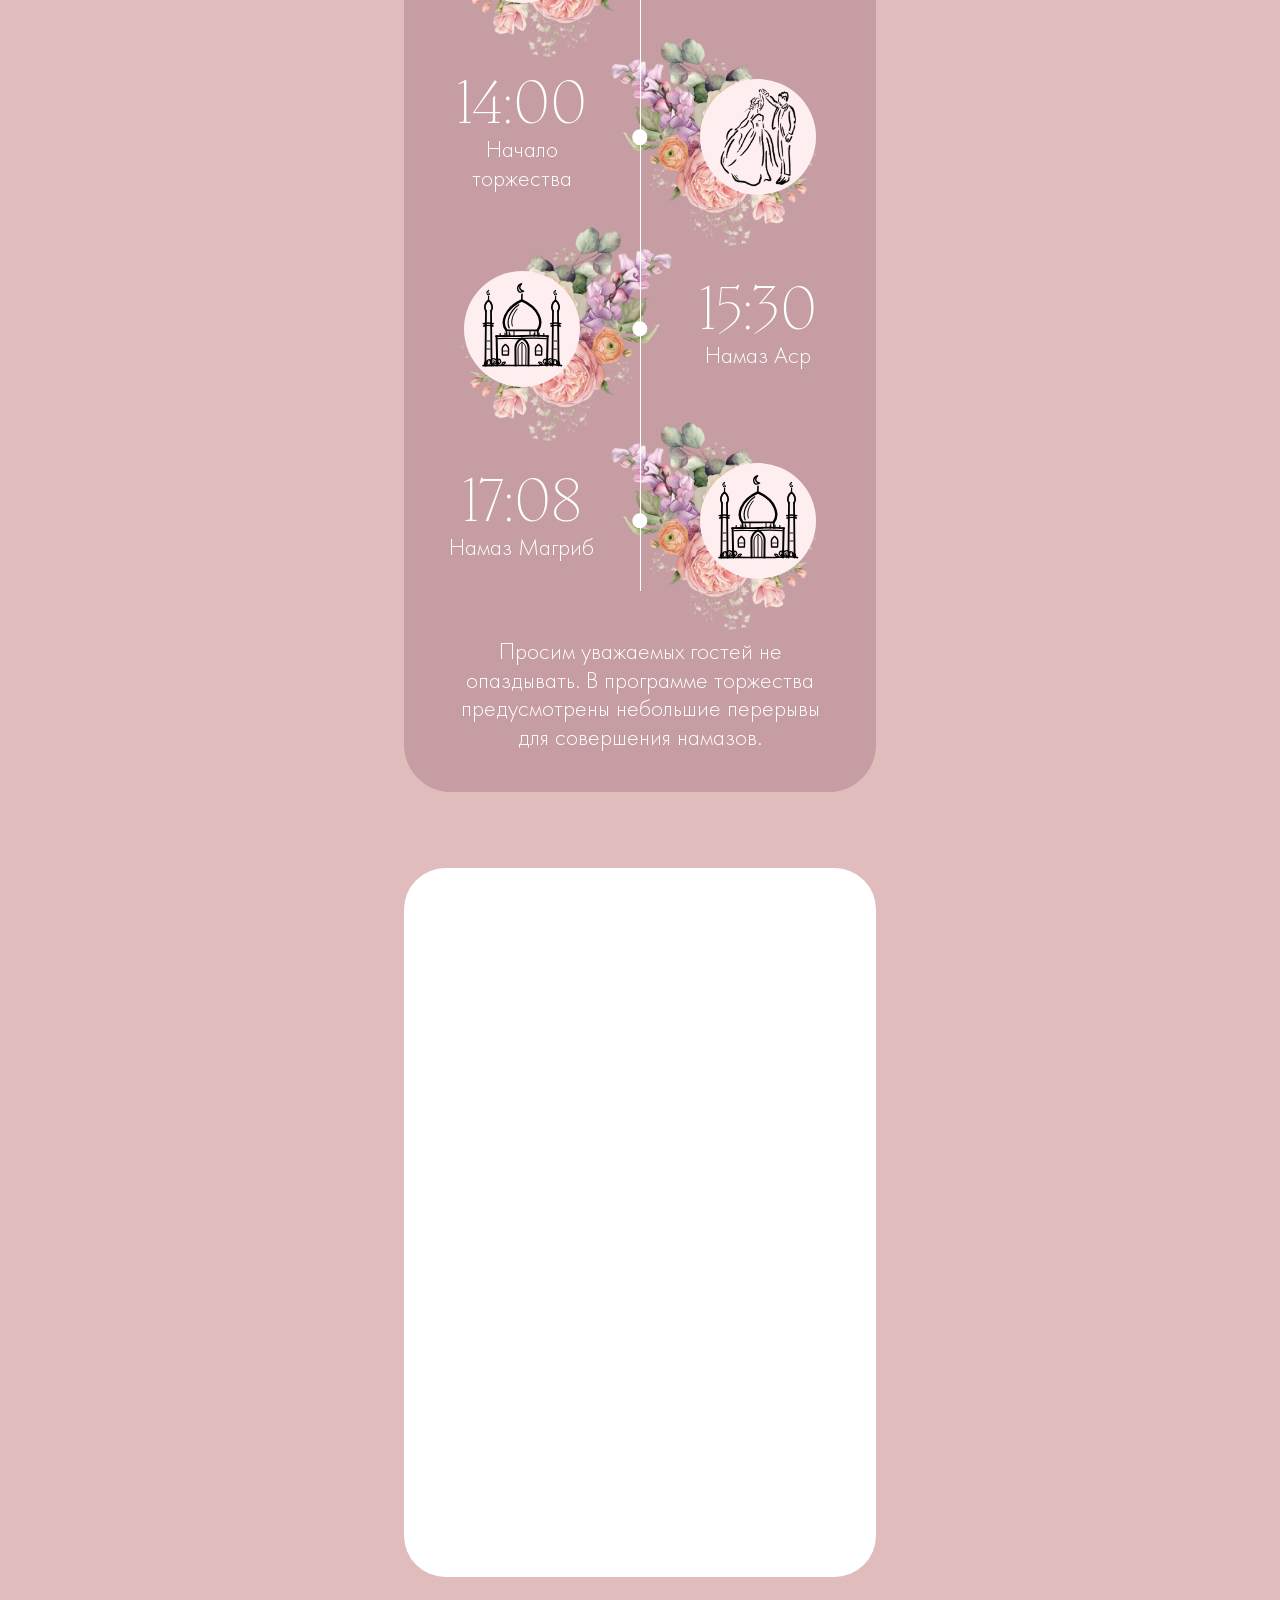
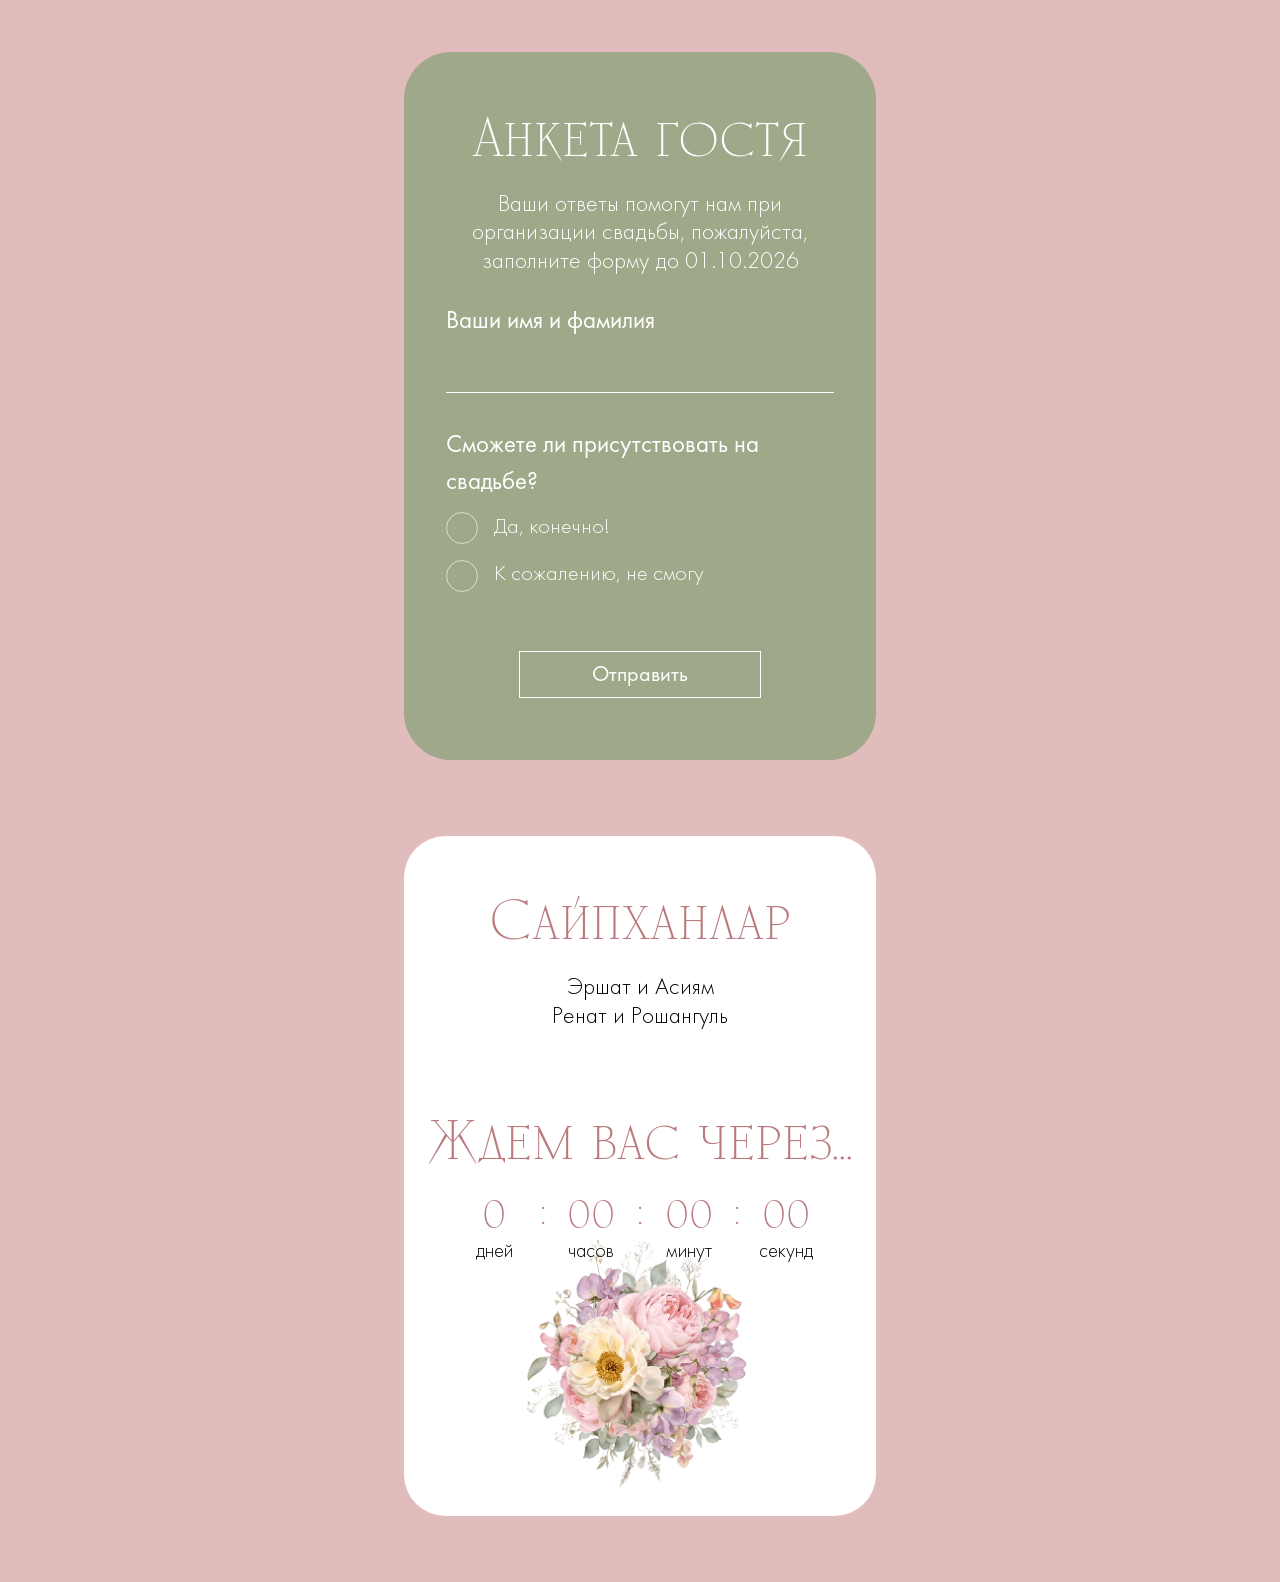
==== commit fdcda596: "Program note: plural prayer breaks (ru, ug)" ====
--- a/index.html
+++ b/index.html
@@ -158,7 +158,7 @@
         </p>
       </li>
     </ol>
-    <p class="program__note" data-i18n="program.note">Просим уважаемых гостей не опаздывать. В&nbsp;программе торжества предусмотрен небольшой перерыв для совершения намазов.</p>
+    <p class="program__note" data-i18n="program.note">Просим уважаемых гостей не опаздывать. В&nbsp;программе торжества предусмотрены небольшие перерывы для совершения намазов.</p>
   </section>
 
   <!-- Видео с кольцами -->
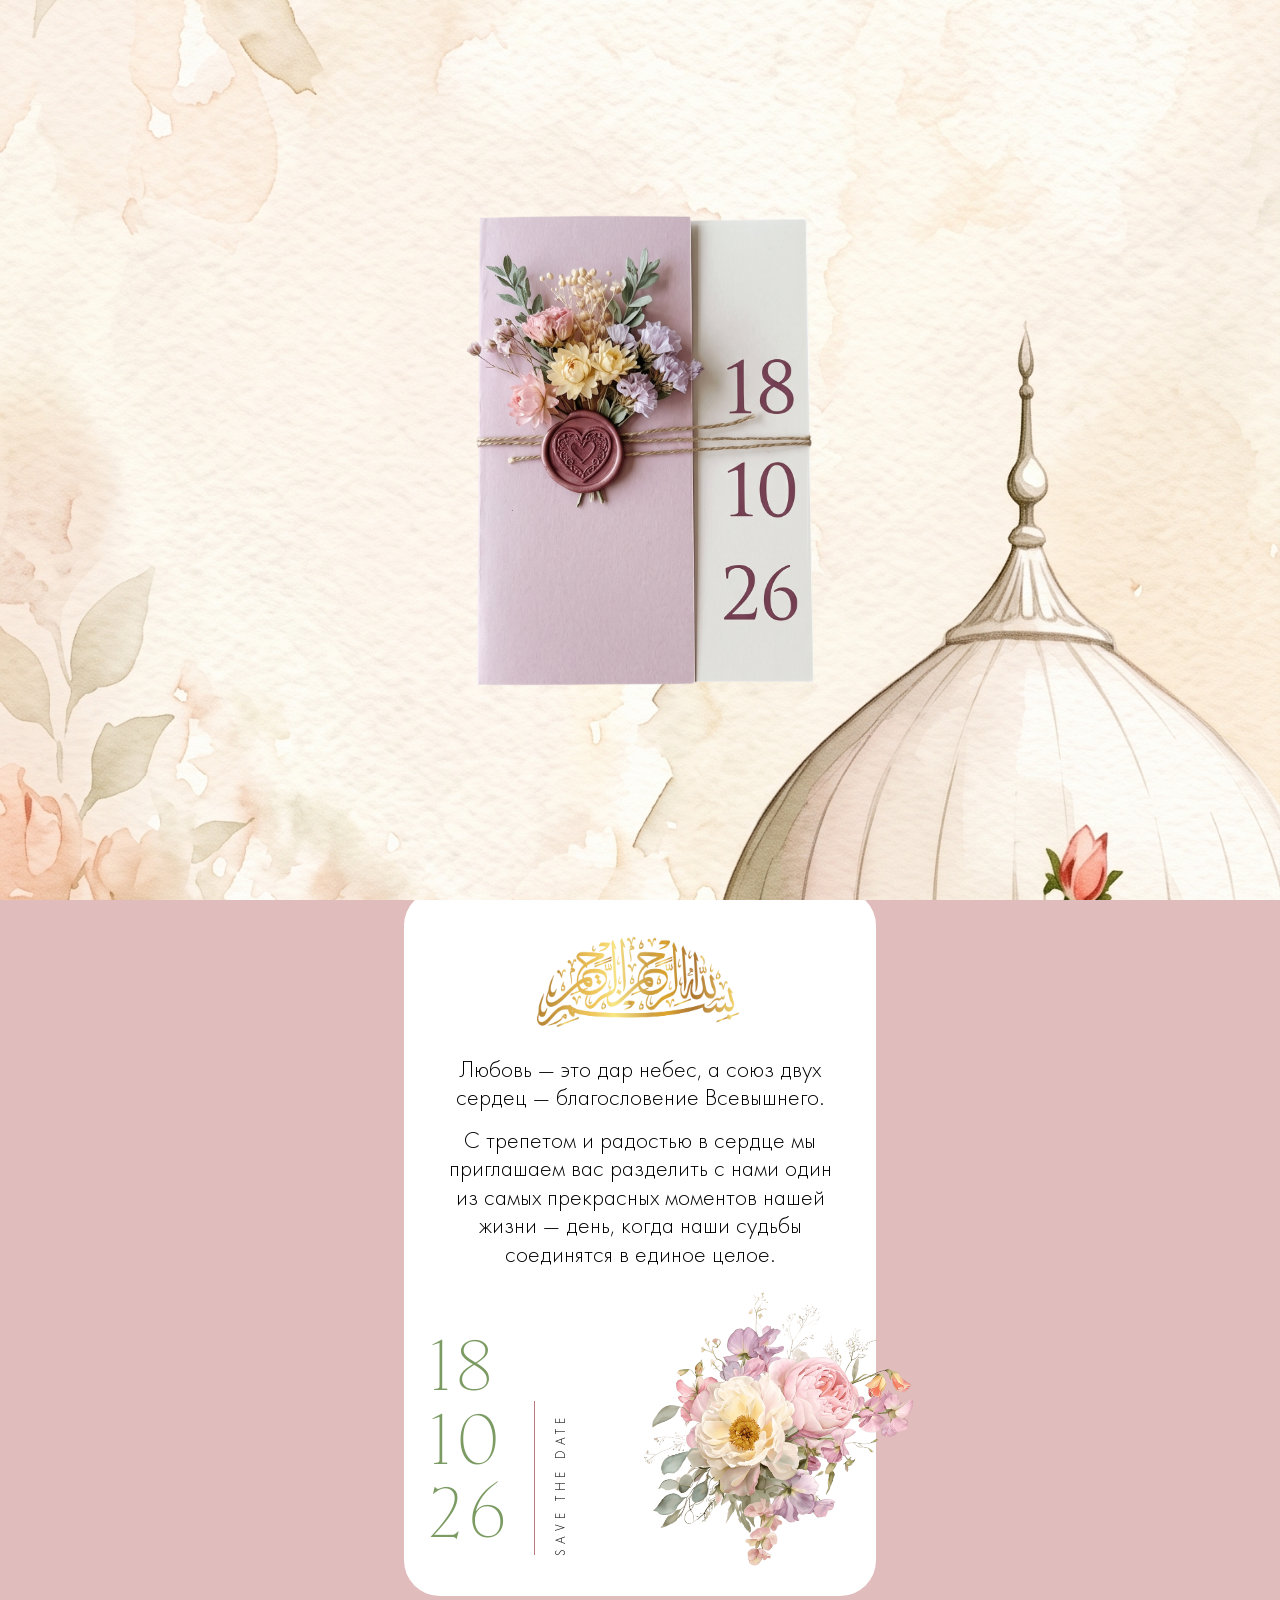
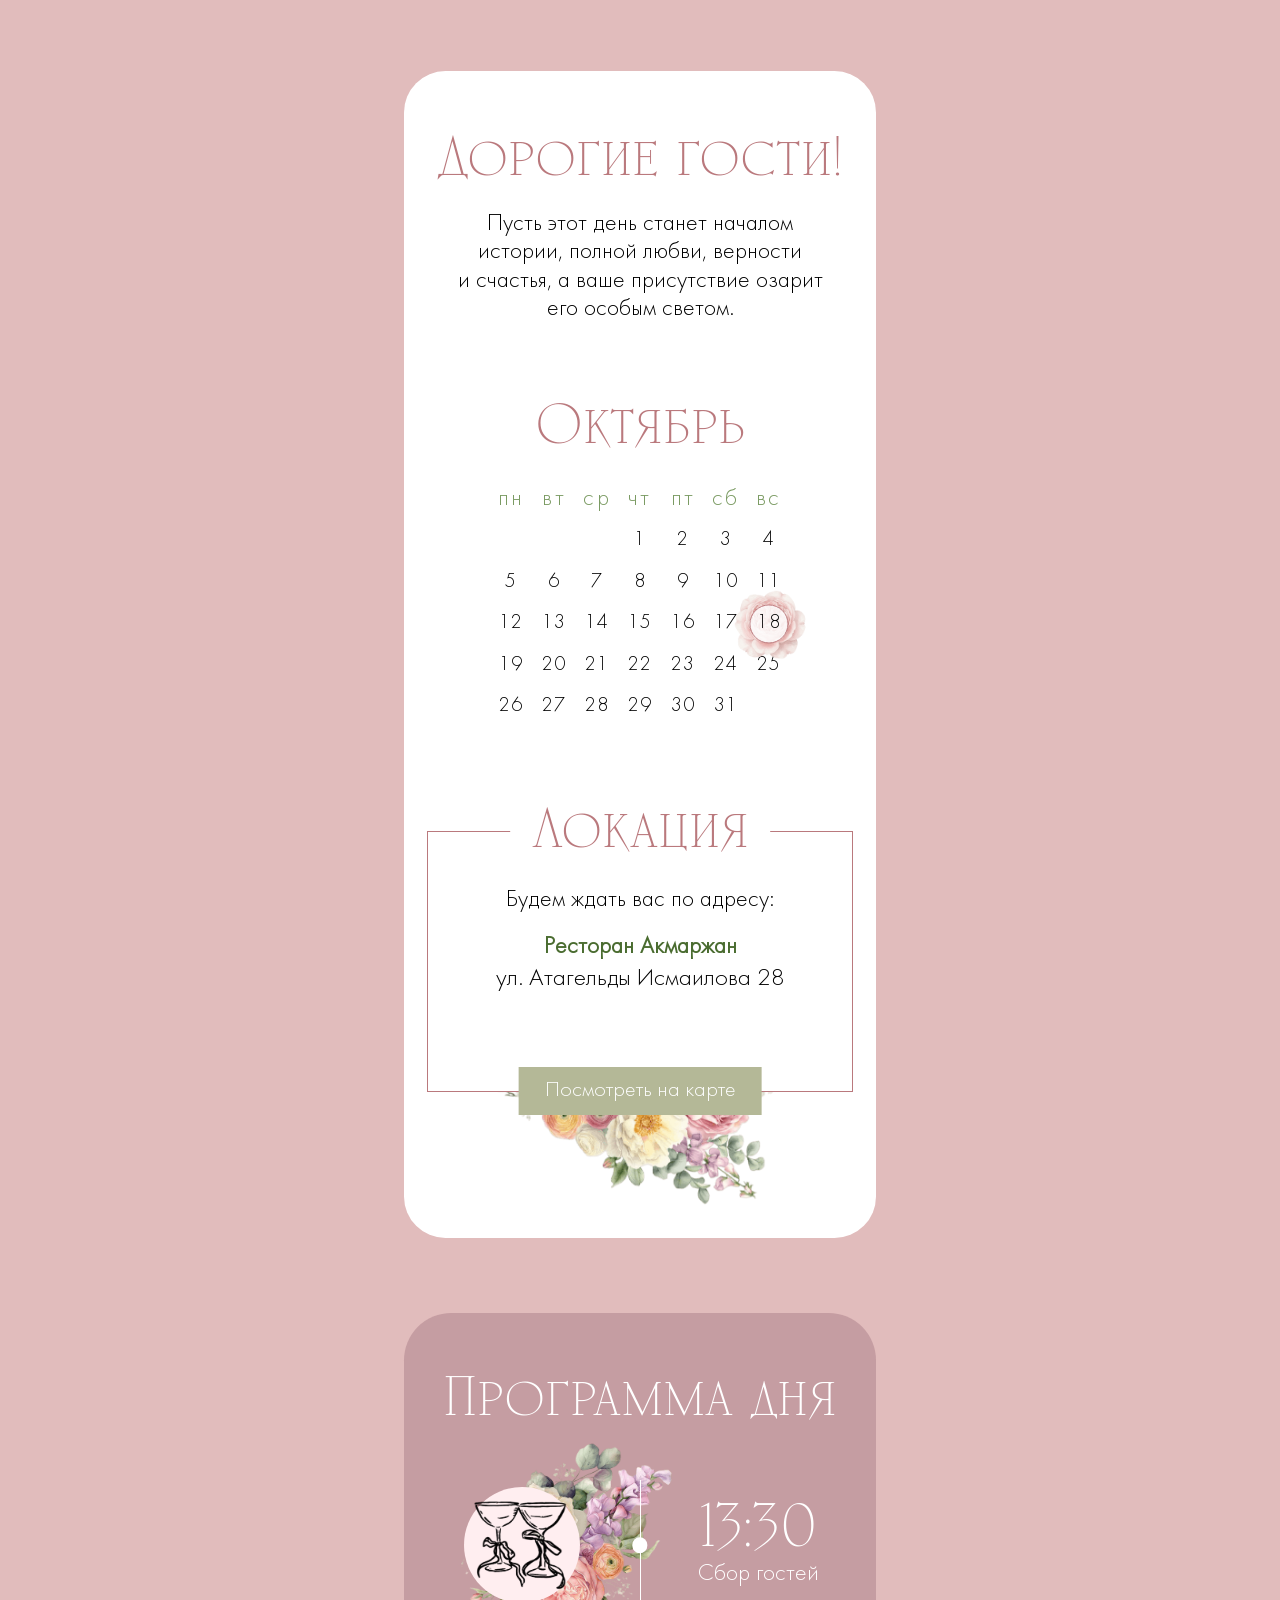
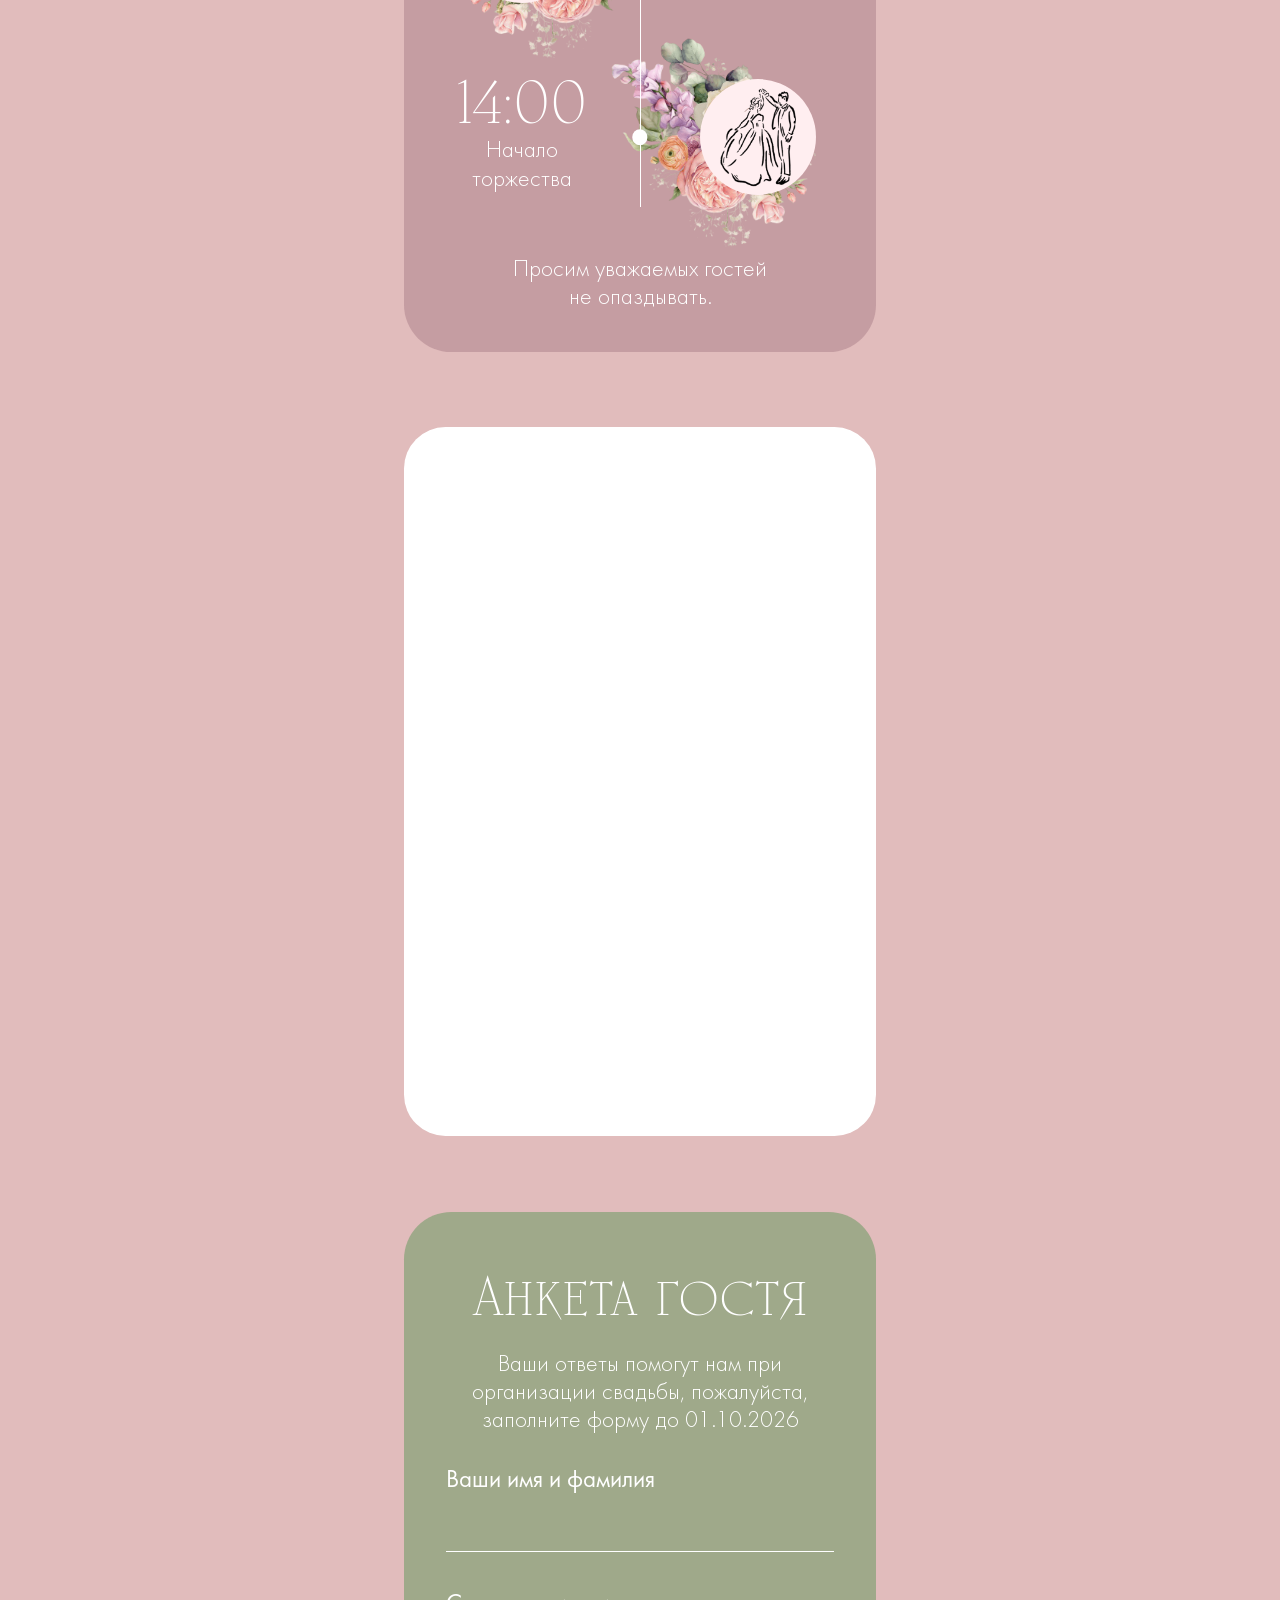
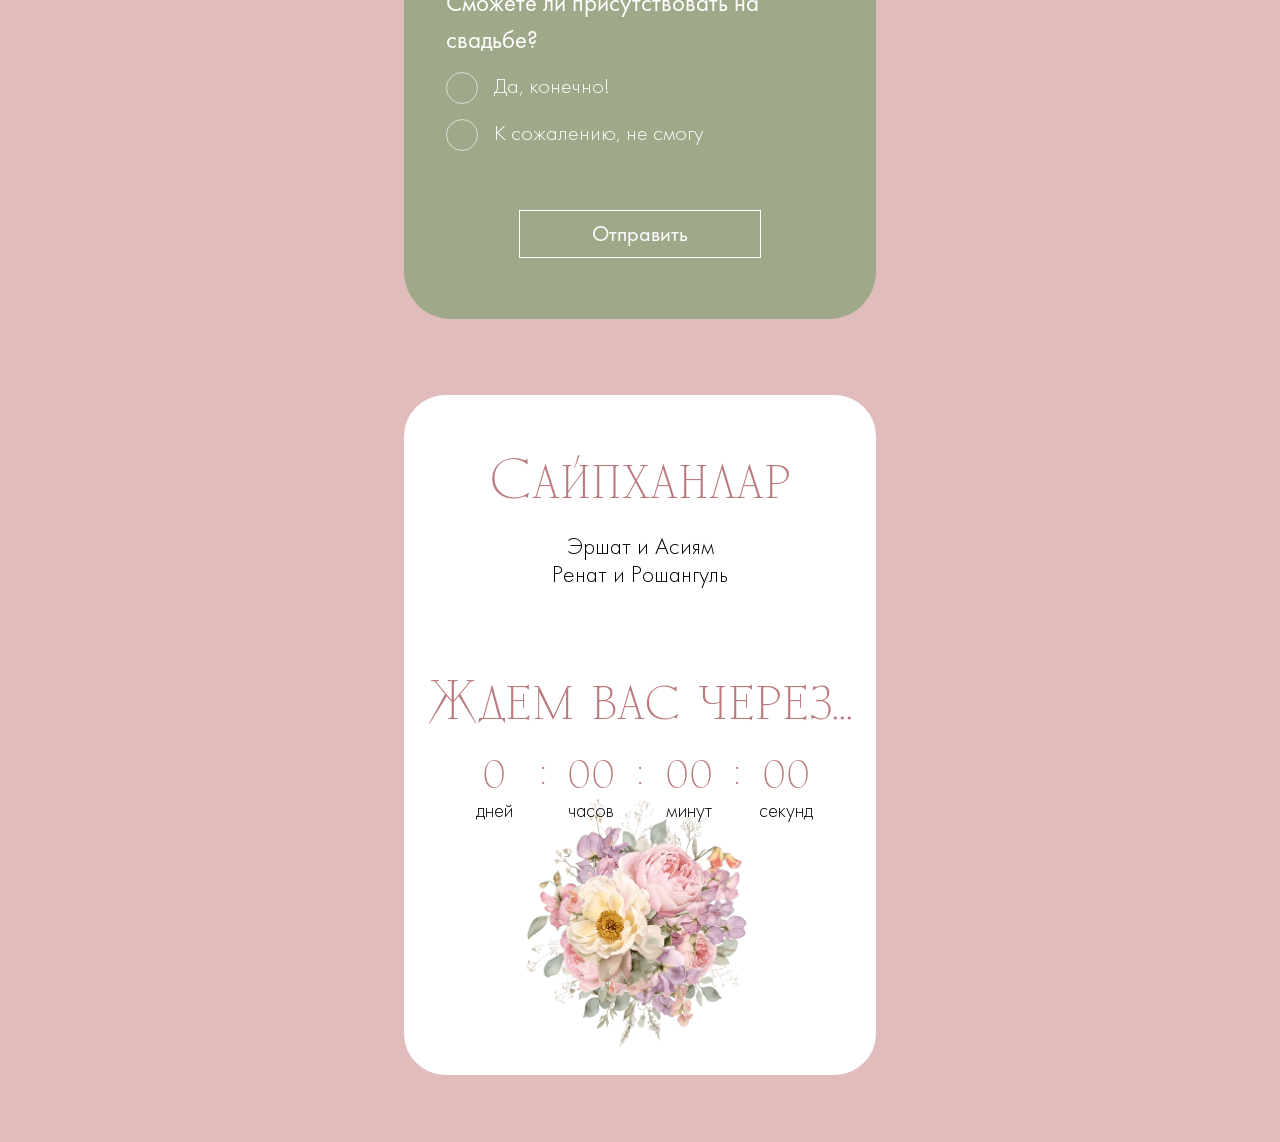
==== commit 67aab364: "Program: remove prayer items and break note, keep request not to be late" ====
--- a/index.html
+++ b/index.html
@@ -137,28 +137,8 @@
           <span data-i18n="program.start">Начало торжества</span>
         </p>
       </li>
-      <li class="timeline__item">
-        <div class="timeline__icon">
-          <img class="timeline__wreath" src="images/wreath-left.png" alt="">
-          <img class="timeline__symbol" src="images/program-mosque.svg" alt="">
-        </div>
-        <p class="timeline__event">
-          <time>15:30</time>
-          <span data-i18n="program.asr">Намаз Аср</span>
-        </p>
-      </li>
-      <li class="timeline__item">
-        <div class="timeline__icon">
-          <img class="timeline__wreath timeline__wreath--mirrored" src="images/wreath-right.png" alt="">
-          <img class="timeline__symbol" src="images/program-mosque.svg" alt="">
-        </div>
-        <p class="timeline__event">
-          <time>17:08</time>
-          <span data-i18n="program.maghrib">Намаз Магриб</span>
-        </p>
-      </li>
     </ol>
-    <p class="program__note" data-i18n="program.note">Просим уважаемых гостей не опаздывать. В&nbsp;программе торжества предусмотрены небольшие перерывы для совершения намазов.</p>
+    <p class="program__note" data-i18n="program.note">Просим уважаемых гостей не&nbsp;опаздывать.</p>
   </section>
 
   <!-- Видео с кольцами -->
